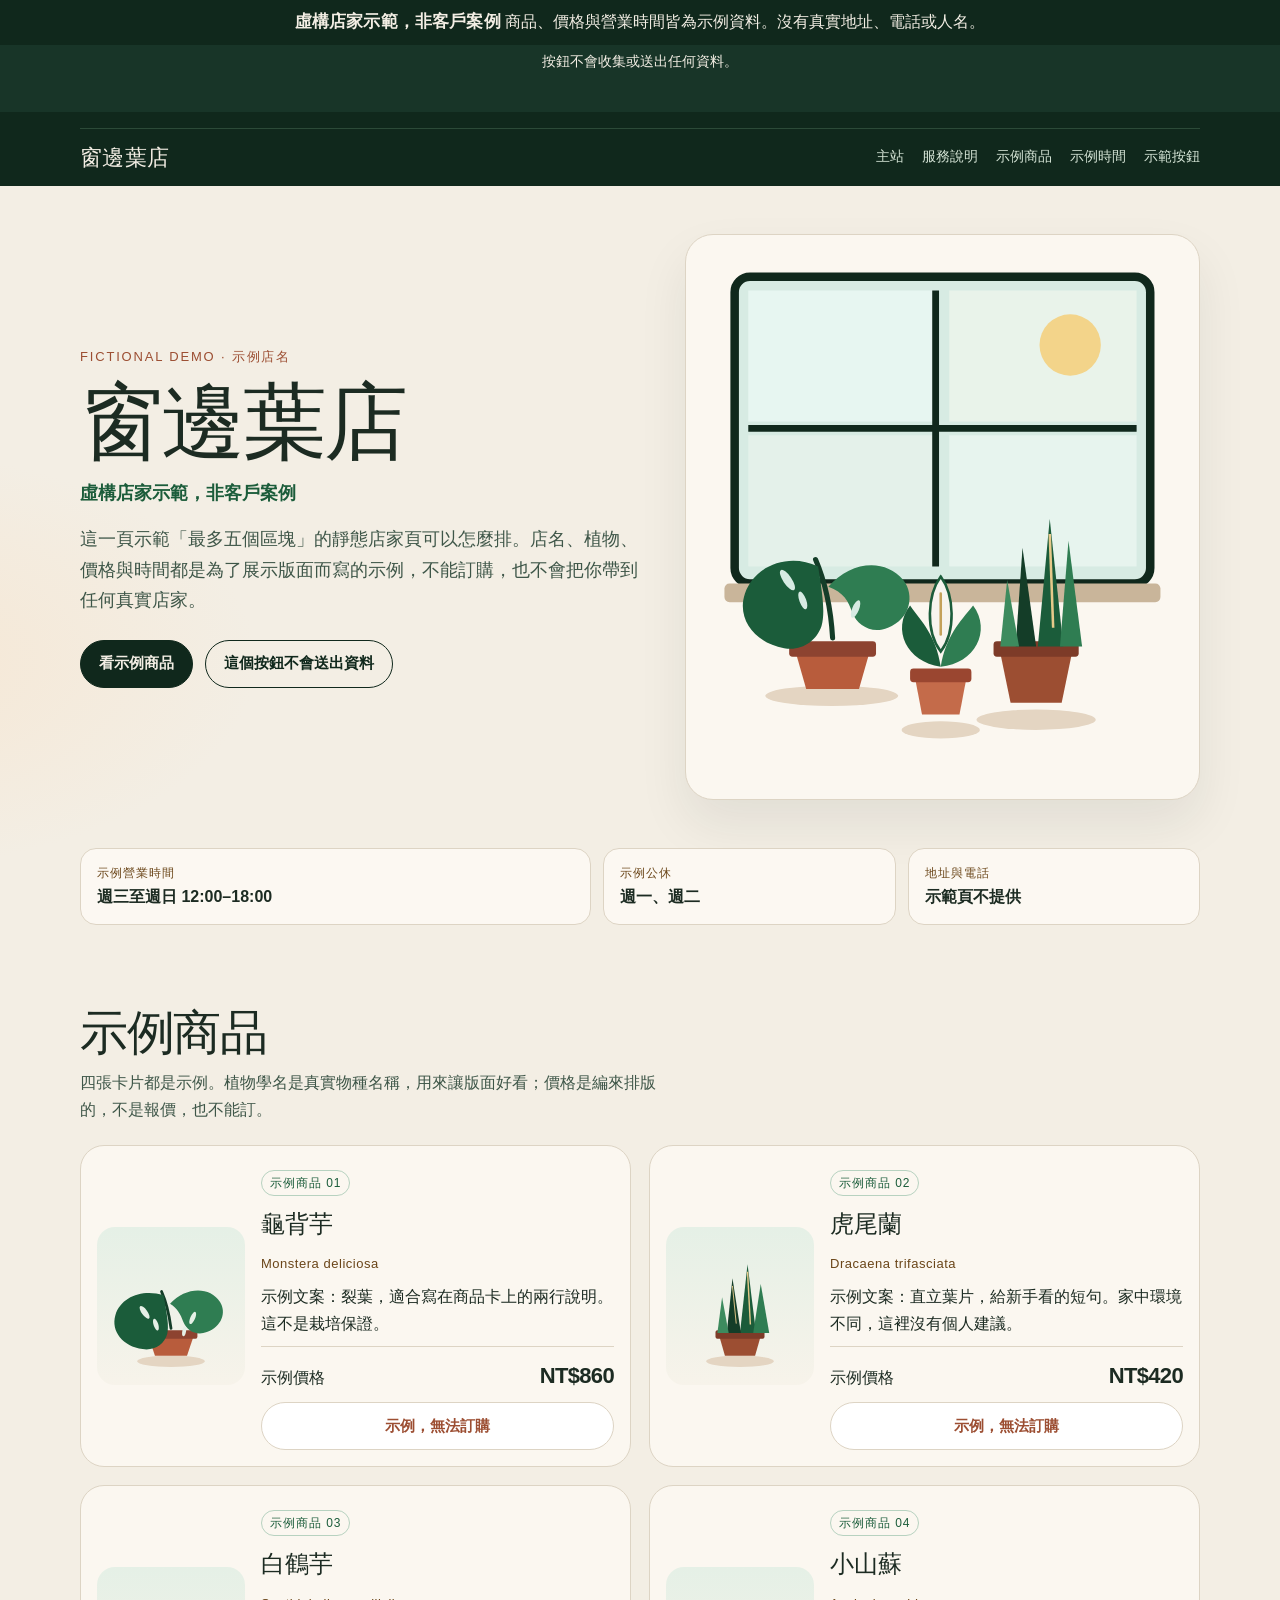
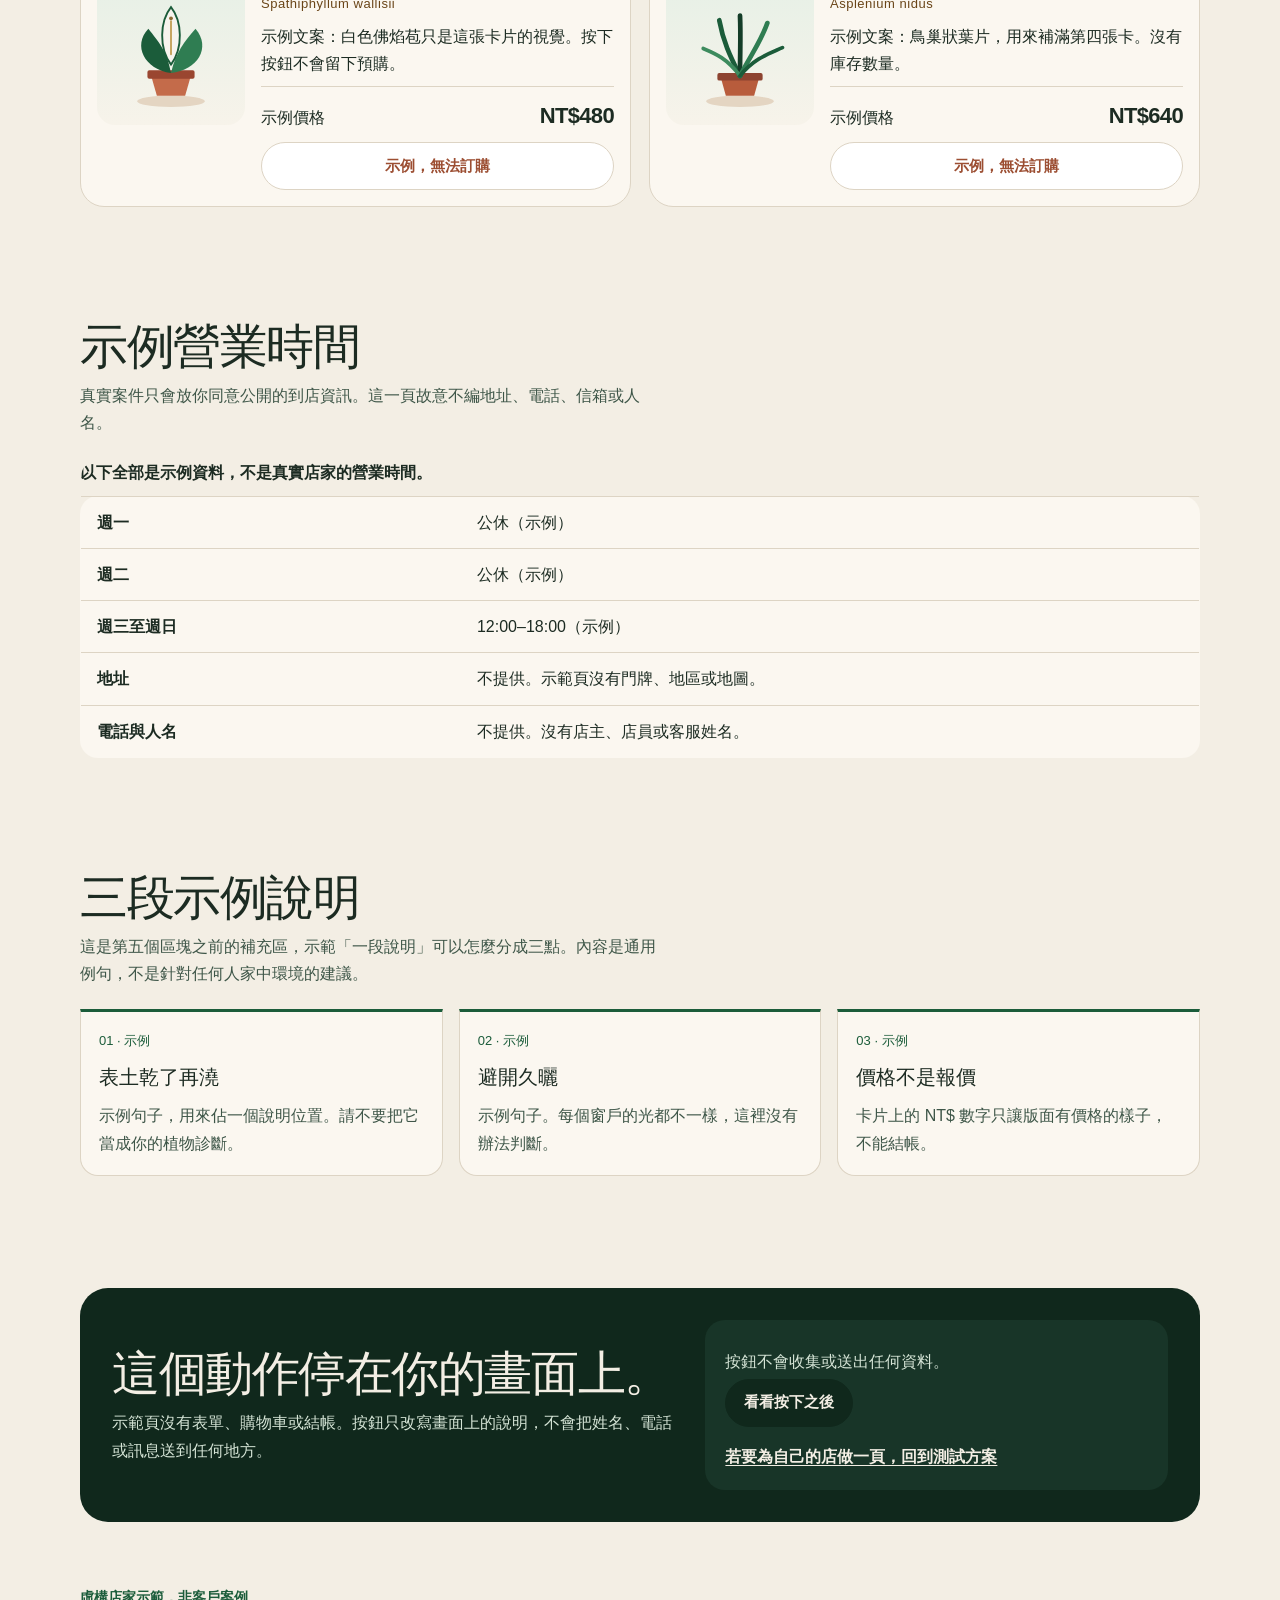
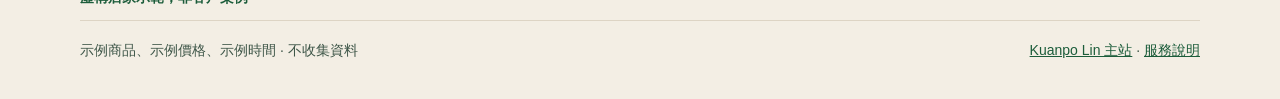
==== demo/plant-shop/index.html @ 54df631a "Add a Traditional Chinese landing-page test offer and plant-shop demo. Keep the current personal sit" ====
<!doctype html>
<html lang="zh-Hant">
<head>
<meta charset="utf-8">
<meta name="viewport" content="width=device-width, initial-scale=1">
<meta name="theme-color" content="#10281c">
<meta name="robots" content="noindex">
<title>窗邊葉店 — 虛構店家示範，非客戶案例</title>
<meta name="description" content="虛構店家示範，非客戶案例。窗邊葉店的商品、價格與營業時間都是示例資料。沒有真實地址、電話或人名。此頁不收集資料、不結帳。">
<meta property="og:title" content="窗邊葉店 — 虛構店家示範，非客戶案例">
<meta property="og:description" content="示例商品、示例價格與示例營業時間。沒有真實地址、電話或人名。此頁不收集資料、不結帳。">
<link rel="icon" href="data:image/svg+xml,%3Csvg xmlns='http://www.w3.org/2000/svg' viewBox='0 0 64 64'%3E%3Crect width='64' height='64' rx='14' fill='%2310281c'/%3E%3Cpath d='M32 50c0-16 8-24 18-28-6 10-6 18-2 28H32z' fill='%23d7e4d4'/%3E%3Cpath d='M32 50c0-16-10-22-20-24 8 8 10 16 8 24h12z' fill='%237dba8a'/%3E%3C/svg%3E">
<style>
:root{
  color-scheme:light;
  --paper:#f3eee4;
  --paper-2:#fbf7f0;
  --ink:#1c2b22;
  --muted:#3e5648;
  --line:#ddd4c4;
  --leaf:#1b5c3a;
  --leaf-2:#2f7d52;
  --deep:#10281c;
  --clay:#9c4e32;
  --gold:#6a4518;
  --mist:#e5f0e6;
  --sans:-apple-system,BlinkMacSystemFont,"Segoe UI","PingFang TC","Microsoft JhengHei",sans-serif;
  --serif:"Iowan Old Style","Palatino Linotype",Palatino,"Songti TC",PMingLiU,serif;
}
*{box-sizing:border-box}
html{scroll-behavior:smooth;scroll-padding-top:196px}
body{margin:0;background:
  radial-gradient(900px 420px at 100% -10%,#e7f2e4 0%,transparent 60%),
  radial-gradient(700px 380px at -10% 20%,#f6e7d4 0%,transparent 55%),
  var(--paper);
  color:var(--ink);font-family:var(--sans);line-height:1.7}
img,svg{max-width:100%;display:block}
a{color:inherit}
:focus-visible{outline:3px solid var(--clay);outline-offset:3px}
.skip{position:absolute;top:-80px;left:16px;background:var(--deep);color:var(--paper);padding:12px 16px;z-index:6}
.skip:focus{top:12px}
.top{position:sticky;top:0;z-index:5;background:var(--deep);color:var(--paper)}
.banner{margin:0;padding:10px 20px;text-align:center;font-size:16px;line-height:1.45}
.banner strong{font-size:17px;letter-spacing:.01em}
.banner span{display:inline}
.status{margin:0;padding:6px 16px 8px;text-align:center;background:#183528;color:#f3eee4;font-size:14px;line-height:1.45}
.bar{display:flex;align-items:center;gap:20px;width:min(1120px,calc(100% - 40px));margin:0 auto;min-height:58px;border-top:1px solid #2c4a38}
.logo{font-family:var(--serif);font-size:22px;text-decoration:none;letter-spacing:.02em}
nav{display:flex;gap:18px;margin-left:auto;flex-wrap:wrap}
nav a{color:#d5e4d6;text-decoration:none;font-size:14px;padding:8px 0}
nav a[aria-current="page"],nav a:hover{color:#fff}
.wrap{width:min(1120px,calc(100% - 48px));margin:auto}
.hero{display:grid;grid-template-columns:minmax(0,1.05fr) minmax(280px,.95fr);gap:36px;align-items:center;padding:48px 0 20px}
.kicker{font-size:13px;letter-spacing:.14em;color:var(--clay);margin:0 0 12px}
h1{font-family:var(--serif);font-size:clamp(48px,7vw,84px);line-height:1.02;font-weight:560;letter-spacing:-.03em;margin:0 0 12px}
.hero-note{margin:0 0 16px;font-size:18px;color:var(--leaf);font-weight:700}
.dek{font-size:18px;color:var(--muted);max-width:38rem;margin:0 0 24px}
.actions{display:flex;gap:12px;flex-wrap:wrap}
.btn{display:inline-flex;align-items:center;justify-content:center;min-height:48px;padding:12px 18px;border-radius:999px;border:1px solid var(--deep);background:var(--deep);color:var(--paper);font:600 15px var(--sans);text-decoration:none;cursor:pointer}
.btn.secondary{background:transparent;color:var(--deep)}
.btn:hover{transform:translateY(-1px)}
.hero-art{background:var(--paper-2);border:1px solid var(--line);border-radius:28px;padding:18px;box-shadow:0 24px 50px #1c2b2214}
.hours-strip{display:grid;grid-template-columns:1.4fr .8fr .8fr;gap:12px;margin:12px 0 8px}
.chip{background:color-mix(in srgb,var(--paper-2) 84%,white);border:1px solid var(--line);border-radius:16px;padding:14px 16px}
.chip span{display:block;font-size:12px;letter-spacing:.08em;color:var(--gold)}
.chip strong{font-weight:700}
section{padding:56px 0;scroll-margin-top:200px}
.section-head{display:flex;justify-content:space-between;gap:24px;align-items:end;margin-bottom:22px}
h2{font-family:var(--serif);font-size:clamp(32px,4vw,48px);line-height:1.15;font-weight:560;margin:0;letter-spacing:-.03em}
.section-head p,.visit p{color:var(--muted);margin:8px 0 0;max-width:36rem}
.grid{display:grid;grid-template-columns:1fr 1fr;gap:18px;list-style:none;margin:0;padding:0}
.plant{display:grid;grid-template-columns:148px 1fr;gap:8px 16px;background:var(--paper-2);border:1px solid var(--line);border-radius:24px;padding:16px;align-items:center}
.plant-art{background:linear-gradient(180deg,var(--mist),#f7f3ea);border-radius:18px;padding:8px}
.plant h3{margin:0;font-size:24px;font-family:var(--serif);font-weight:560}
.latin{margin:0;color:var(--gold);font-size:13px;letter-spacing:.04em}
.plant p{margin:8px 0}
.tag{display:inline-block;font-size:12px;letter-spacing:.08em;color:var(--leaf);border:1px solid #b7d2c0;border-radius:999px;padding:2px 8px}
.price{display:flex;justify-content:space-between;gap:12px;align-items:baseline;border-top:1px solid var(--line);padding-top:10px;margin-top:12px}
.price b{font-size:22px;font-variant-numeric:tabular-nums;letter-spacing:-.03em}
.ghost{width:100%;background:#fff;color:var(--clay);border-color:var(--line)}
.notes{display:grid;grid-template-columns:repeat(3,1fr);gap:16px;list-style:none;margin:0;padding:0}
.notes li{background:var(--paper-2);border-top:3px solid var(--leaf);border-radius:0 0 18px 18px;padding:18px;border-right:1px solid var(--line);border-bottom:1px solid var(--line);border-left:1px solid var(--line)}
.notes .num{font-variant-numeric:tabular-nums;color:var(--leaf);font-size:13px}
.notes h3{margin:8px 0;font-size:20px;font-family:var(--serif);font-weight:560}
.notes p{margin:0;color:var(--muted)}
.visit{display:grid;grid-template-columns:1.1fr .9fr;gap:28px;align-items:center;background:var(--deep);color:var(--paper);border-radius:28px;padding:32px}
.visit h2,.visit p{color:inherit}
.visit p{color:#d5e4d6}
.panel{background:#183528;border-radius:20px;padding:20px}
.panel a{color:#f3eee4;font-weight:700;text-underline-offset:3px}
.panel .after{margin:16px 0 0}
.panel .btn{margin-top:4px}
#demo-result{min-height:4.8em;margin:0 0 16px}
table{width:100%;border-collapse:collapse;background:var(--paper-2);border:1px solid var(--line);border-radius:18px;overflow:hidden}
caption{text-align:left;font-weight:700;padding:0 0 10px;color:var(--ink)}
th,td{text-align:left;padding:12px 16px;border-top:1px solid var(--line)}
th{width:34%;font-weight:600}
footer{padding:8px 0 36px;color:var(--muted);font-size:14px}
.foot{display:flex;justify-content:space-between;gap:12px;flex-wrap:wrap;border-top:1px solid var(--line);padding-top:18px}
.foot a{color:var(--leaf)}
.repeat{margin:0 0 10px;color:var(--leaf);font-weight:700}
@media(max-width:800px){
  .banner span{display:block;font-weight:400;font-size:14px;color:#d5e4d6}
  .bar,.wrap{width:calc(100% - 28px)}
  .bar{align-items:flex-start;flex-direction:column;gap:0;padding-bottom:8px;min-height:0}
  nav{margin:0 0 8px;gap:8px 14px}
  .hero,.hours-strip,.grid,.notes,.visit,.plant{grid-template-columns:1fr}
  .hero{padding-top:28px}
  .section-head{display:block}
  section{padding:40px 0}
  .visit{padding:22px}
  h1{font-size:52px}
}
@media(prefers-reduced-motion:reduce){
  html{scroll-behavior:auto}
  .btn:hover{transform:none}
}
</style>
</head>
<body>
<a class="skip" href="#main">跳至主要內容</a>
<header class="top">
  <p class="banner"><strong>虛構店家示範，非客戶案例</strong> <span>商品、價格與營業時間皆為示例資料。沒有真實地址、電話或人名。</span></p>
  <p id="demo-result" class="status" role="status">按鈕不會收集或送出任何資料。</p>
  <div class="bar">
    <a class="logo" href="#top">窗邊葉店</a>
    <nav aria-label="示範頁導覽">
      <a href="/">主站</a>
      <a href="/services/landing-page/">服務說明</a>
      <a href="#plants">示例商品</a>
      <a href="#hours">示例時間</a>
      <a href="#visit">示範按鈕</a>
    </nav>
  </div>
</header>
<main id="main" class="wrap">
  <div class="hero" id="top">
    <div>
      <p class="kicker">FICTIONAL DEMO · 示例店名</p>
      <h1>窗邊葉店</h1>
      <p class="hero-note">虛構店家示範，非客戶案例</p>
      <p class="dek">這一頁示範「最多五個區塊」的靜態店家頁可以怎麼排。店名、植物、價格與時間都是為了展示版面而寫的示例，不能訂購，也不會把你帶到任何真實店家。</p>
      <div class="actions">
        <a class="btn" href="#plants">看示例商品</a>
        <button class="btn secondary" type="button" data-demo-action="頁首按鈕">這個按鈕不會送出資料</button>
      </div>
    </div>
    <div class="hero-art">
      <svg viewBox="0 0 560 620" role="img" aria-label="窗邊三盆植物的平面插圖，不是店內照片">
        <title>窗邊植物插圖</title>
        <rect x="36" y="28" width="488" height="360" rx="18" fill="#d7ebe3"/>
        <rect x="52" y="44" width="220" height="154" fill="#e7f6f1"/>
        <rect x="288" y="44" width="220" height="154" fill="#e9f3ea"/>
        <rect x="52" y="214" width="220" height="154" fill="#e4f1ea"/>
        <rect x="288" y="214" width="220" height="154" fill="#e7f4ee"/>
        <path d="M272 44v324M52 206h456" stroke="#10281c" stroke-width="8"/>
        <rect x="36" y="28" width="488" height="360" rx="18" fill="none" stroke="#10281c" stroke-width="10"/>
        <circle cx="430" cy="108" r="36" fill="#f3d48a"/>
        <rect x="24" y="388" width="512" height="22" rx="6" fill="#c9b59a"/>
        <ellipse cx="150" cy="520" rx="78" ry="12" fill="#e4d5c2"/>
        <path d="M108 470h86l-12 42H120z" fill="#b85c3c"/>
        <rect x="100" y="456" width="102" height="18" rx="4" fill="#8d4330"/>
        <path d="M151 452c-2-34-8-64-20-92" stroke="#143d28" stroke-width="6" fill="none" stroke-linecap="round"/>
        <path d="M134 368c-34-16-74-2-86 32-10 30 12 58 46 64 20 4 38-8 44-26 4-14 2-34-4-70z" fill="#1b5c3a"/>
        <path d="M146 392c26-30 66-34 88-8 14 18 8 46-18 56-18 8-36-2-42-18-4-12-10-24-28-30z" fill="#2f7d52"/>
        <g fill="#d7ebe3">
          <ellipse cx="98" cy="384" rx="5" ry="14" transform="rotate(-34 98 384)"/>
          <ellipse cx="116" cy="408" rx="4" ry="11" transform="rotate(-20 116 408)"/>
          <ellipse cx="178" cy="418" rx="4" ry="11" transform="rotate(22 178 418)"/>
        </g>
        <ellipse cx="390" cy="548" rx="70" ry="12" fill="#e4d5c2"/>
        <path d="M348 470h84l-12 58h-60z" fill="#9c4e32"/>
        <rect x="340" y="456" width="100" height="18" rx="4" fill="#7d3b28"/>
        <path d="M392 462l14-150 16 150z" fill="#1b5c3a"/>
        <path d="M366 462l8-116 16 116z" fill="#143d28"/>
        <path d="M418 462l10-124 16 124z" fill="#2f7d52"/>
        <path d="M348 462l8-78 14 78z" fill="#3d8b5e"/>
        <path d="M406 330l4 110" stroke="#e6c98a" stroke-width="3"/>
        <ellipse cx="278" cy="560" rx="46" ry="10" fill="#e4d5c2"/>
        <path d="M248 500h60l-8 42h-44z" fill="#c46b4a"/>
        <rect x="242" y="488" width="72" height="16" rx="4" fill="#9a4630"/>
        <path d="M278 486c-40-6-58-44-36-72 14 20 30 34 36 72z" fill="#1b5c3a"/>
        <path d="M278 486c40-4 60-42 38-72-16 20-32 36-38 72z" fill="#2f7d52"/>
        <path d="M278 468c-18-24-16-66 0-88 16 22 18 64 0 88z" fill="#f7f4ee" stroke="#1b5c3a" stroke-width="3"/>
        <path d="M278 448v-48" stroke="#c4a15a" stroke-width="3" stroke-linecap="round"/>
      </svg>
    </div>
  </div>

  <div class="hours-strip" aria-label="示例資訊摘要">
    <p class="chip"><span>示例營業時間</span><strong>週三至週日 12:00–18:00</strong></p>
    <p class="chip"><span>示例公休</span><strong>週一、週二</strong></p>
    <p class="chip"><span>地址與電話</span><strong>示範頁不提供</strong></p>
  </div>

  <section id="plants" aria-labelledby="plants-title">
    <div class="section-head">
      <div>
        <h2 id="plants-title">示例商品</h2>
        <p>四張卡片都是示例。植物學名是真實物種名稱，用來讓版面好看；價格是編來排版的，不是報價，也不能訂。</p>
      </div>
    </div>
    <ul class="grid">
      <li>
        <article class="plant">
          <div class="plant-art" aria-hidden="true">
            <svg viewBox="0 0 280 300">
              <ellipse cx="140" cy="268" rx="72" ry="12" fill="#e4d5c2"/>
              <path d="M92 214h96l-14 42H106z" fill="#b85c3c"/>
              <rect x="84" y="202" width="112" height="18" rx="4" fill="#8d4330"/>
              <path d="M140 198c-4-30-10-56-20-78" stroke="#143d28" stroke-width="6" fill="none" stroke-linecap="round"/>
              <path d="M124 128c-42-14-90 2-102 42-10 34 16 66 58 72 24 4 46-10 52-32 4-16 0-40-8-82z" fill="#1b5c3a"/>
              <path d="M138 146c32-36 84-38 106-4 14 22 4 52-28 64-22 8-42-2-50-22-6-16-12-28-28-38z" fill="#2f7d52"/>
              <g fill="#e5f0e6">
                <ellipse cx="84" cy="164" rx="6" ry="16" transform="rotate(-36 84 164)"/>
                <ellipse cx="108" cy="190" rx="5" ry="13" transform="rotate(-18 108 190)"/>
                <ellipse cx="186" cy="176" rx="5" ry="14" transform="rotate(24 186 176)"/>
                <ellipse cx="168" cy="204" rx="4" ry="11" transform="rotate(10 168 204)"/>
              </g>
            </svg>
          </div>
          <div>
            <p class="tag">示例商品 01</p>
            <h3>龜背芋</h3>
            <p class="latin">Monstera deliciosa</p>
            <p>示例文案：裂葉，適合寫在商品卡上的兩行說明。這不是栽培保證。</p>
            <p class="price"><span>示例價格</span> <b>NT$860</b></p>
            <button class="btn ghost" type="button" data-demo-action="龜背芋">示例，無法訂購</button>
          </div>
        </article>
      </li>
      <li>
        <article class="plant">
          <div class="plant-art" aria-hidden="true">
            <svg viewBox="0 0 280 300">
              <ellipse cx="140" cy="268" rx="72" ry="12" fill="#e4d5c2"/>
              <path d="M96 214h88l-12 42H108z" fill="#9c4e32"/>
              <rect x="88" y="202" width="104" height="18" rx="4" fill="#7d3b28"/>
              <path d="M140 208 L156 62 L174 208 Z" fill="#1b5c3a"/>
              <path d="M112 208 L124 92 L142 208 Z" fill="#143d28"/>
              <path d="M168 208 L184 104 L202 208 Z" fill="#2f7d52"/>
              <path d="M92 208 L102 132 L116 208 Z" fill="#3d8b5e"/>
              <path d="M156 78 L162 190" stroke="#e6c98a" stroke-width="3" fill="none"/>
              <path d="M124 108 L132 188" stroke="#e6c98a" stroke-width="2" fill="none"/>
            </svg>
          </div>
          <div>
            <p class="tag">示例商品 02</p>
            <h3>虎尾蘭</h3>
            <p class="latin">Dracaena trifasciata</p>
            <p>示例文案：直立葉片，給新手看的短句。家中環境不同，這裡沒有個人建議。</p>
            <p class="price"><span>示例價格</span> <b>NT$420</b></p>
            <button class="btn ghost" type="button" data-demo-action="虎尾蘭">示例，無法訂購</button>
          </div>
        </article>
      </li>
      <li>
        <article class="plant">
          <div class="plant-art" aria-hidden="true">
            <svg viewBox="0 0 280 300">
              <ellipse cx="140" cy="268" rx="72" ry="12" fill="#e4d5c2"/>
              <path d="M98 214h84l-12 42h-60z" fill="#c46b4a"/>
              <rect x="90" y="202" width="100" height="18" rx="4" fill="#9a4630"/>
              <path d="M140 208c-56-8-82-58-48-94 22 28 40 48 48 94z" fill="#1b5c3a"/>
              <path d="M140 208c56-6 86-54 52-94-24 28-42 50-52 94z" fill="#2f7d52"/>
              <path d="M140 190c-26-34-24-92 0-122 24 30 26 88 0 122z" fill="#f7f4ee" stroke="#1b5c3a" stroke-width="4"/>
              <path d="M140 168v-70" stroke="#c4a15a" stroke-width="4" stroke-linecap="round"/>
              <circle cx="140" cy="92" r="4" fill="#8d6a32"/>
            </svg>
          </div>
          <div>
            <p class="tag">示例商品 03</p>
            <h3>白鶴芋</h3>
            <p class="latin">Spathiphyllum wallisii</p>
            <p>示例文案：白色佛焰苞只是這張卡片的視覺。按下按鈕不會留下預購。</p>
            <p class="price"><span>示例價格</span> <b>NT$480</b></p>
            <button class="btn ghost" type="button" data-demo-action="白鶴芋">示例，無法訂購</button>
          </div>
        </article>
      </li>
      <li>
        <article class="plant">
          <div class="plant-art" aria-hidden="true">
            <svg viewBox="0 0 280 300">
              <ellipse cx="140" cy="268" rx="72" ry="12" fill="#e4d5c2"/>
              <path d="M100 220h80l-10 36H110z" fill="#b85c3c"/>
              <rect x="92" y="208" width="96" height="16" rx="4" fill="#8d4330"/>
              <g fill="none" stroke-linecap="round">
                <path d="M140 214 C118 170 104 140 96 96" stroke="#1b5c3a" stroke-width="10"/>
                <path d="M140 214 C140 160 142 130 140 86" stroke="#143d28" stroke-width="10"/>
                <path d="M140 214 C164 168 184 142 198 102" stroke="#2f7d52" stroke-width="10"/>
                <path d="M140 214 C112 176 86 166 62 156" stroke="#3d8b5e" stroke-width="8"/>
                <path d="M140 214 C170 176 204 166 230 154" stroke="#1b5c3a" stroke-width="8"/>
              </g>
            </svg>
          </div>
          <div>
            <p class="tag">示例商品 04</p>
            <h3>小山蘇</h3>
            <p class="latin">Asplenium nidus</p>
            <p>示例文案：鳥巢狀葉片，用來補滿第四張卡。沒有庫存數量。</p>
            <p class="price"><span>示例價格</span> <b>NT$640</b></p>
            <button class="btn ghost" type="button" data-demo-action="小山蘇">示例，無法訂購</button>
          </div>
        </article>
      </li>
    </ul>
  </section>

  <section id="hours" aria-labelledby="hours-title">
    <div class="section-head">
      <div>
        <h2 id="hours-title">示例營業時間</h2>
        <p>真實案件只會放你同意公開的到店資訊。這一頁故意不編地址、電話、信箱或人名。</p>
      </div>
    </div>
    <table>
      <caption>以下全部是示例資料，不是真實店家的營業時間。</caption>
      <tbody>
        <tr><th scope="row">週一</th><td>公休（示例）</td></tr>
        <tr><th scope="row">週二</th><td>公休（示例）</td></tr>
        <tr><th scope="row">週三至週日</th><td>12:00–18:00（示例）</td></tr>
        <tr><th scope="row">地址</th><td>不提供。示範頁沒有門牌、地區或地圖。</td></tr>
        <tr><th scope="row">電話與人名</th><td>不提供。沒有店主、店員或客服姓名。</td></tr>
      </tbody>
    </table>
  </section>

  <section id="notes" aria-labelledby="notes-title">
    <div class="section-head">
      <div>
        <h2 id="notes-title">三段示例說明</h2>
        <p>這是第五個區塊之前的補充區，示範「一段說明」可以怎麼分成三點。內容是通用例句，不是針對任何人家中環境的建議。</p>
      </div>
    </div>
    <ol class="notes">
      <li>
        <div class="num">01 · 示例</div>
        <h3>表土乾了再澆</h3>
        <p>示例句子，用來佔一個說明位置。請不要把它當成你的植物診斷。</p>
      </li>
      <li>
        <div class="num">02 · 示例</div>
        <h3>避開久曬</h3>
        <p>示例句子。每個窗戶的光都不一樣，這裡沒有辦法判斷。</p>
      </li>
      <li>
        <div class="num">03 · 示例</div>
        <h3>價格不是報價</h3>
        <p>卡片上的 NT$ 數字只讓版面有價格的樣子，不能結帳。</p>
      </li>
    </ol>
  </section>

  <section id="visit" aria-labelledby="visit-title">
    <div class="visit">
      <div>
        <h2 id="visit-title">這個動作停在你的畫面上。</h2>
        <p>示範頁沒有表單、購物車或結帳。按鈕只改寫畫面上的說明，不會把姓名、電話或訊息送到任何地方。</p>
      </div>
      <div class="panel">
        <p id="demo-result-mirror">按鈕不會收集或送出任何資料。</p>
        <button class="btn" type="button" data-demo-action="頁尾按鈕">看看按下之後</button>
        <p class="after"><a href="/services/landing-page/#contact">若要為自己的店做一頁，回到測試方案</a></p>
      </div>
    </div>
  </section>
</main>
<footer class="wrap">
  <p class="repeat">虛構店家示範，非客戶案例</p>
  <div class="foot">
    <span>示例商品、示例價格、示例時間 · 不收集資料</span>
    <span><a href="/">Kuanpo Lin 主站</a> · <a href="/services/landing-page/">服務說明</a></span>
  </div>
</footer>
<script>
document.querySelectorAll("[data-demo-action]").forEach(function (button) {
  button.addEventListener("click", function () {
    var name = button.getAttribute("data-demo-action");
    var message = (name === "頁首按鈕" || name === "頁尾按鈕")
      ? "這是示範。沒有表單、沒有購物車、沒有結帳，也沒有任何資料被送出。"
      : "「" + name + "」是示例商品，不能訂購。沒有任何資料被送出。";
    document.getElementById("demo-result").textContent = message;
    document.getElementById("demo-result-mirror").textContent = message;
  });
});
</script>
</body>
</html>
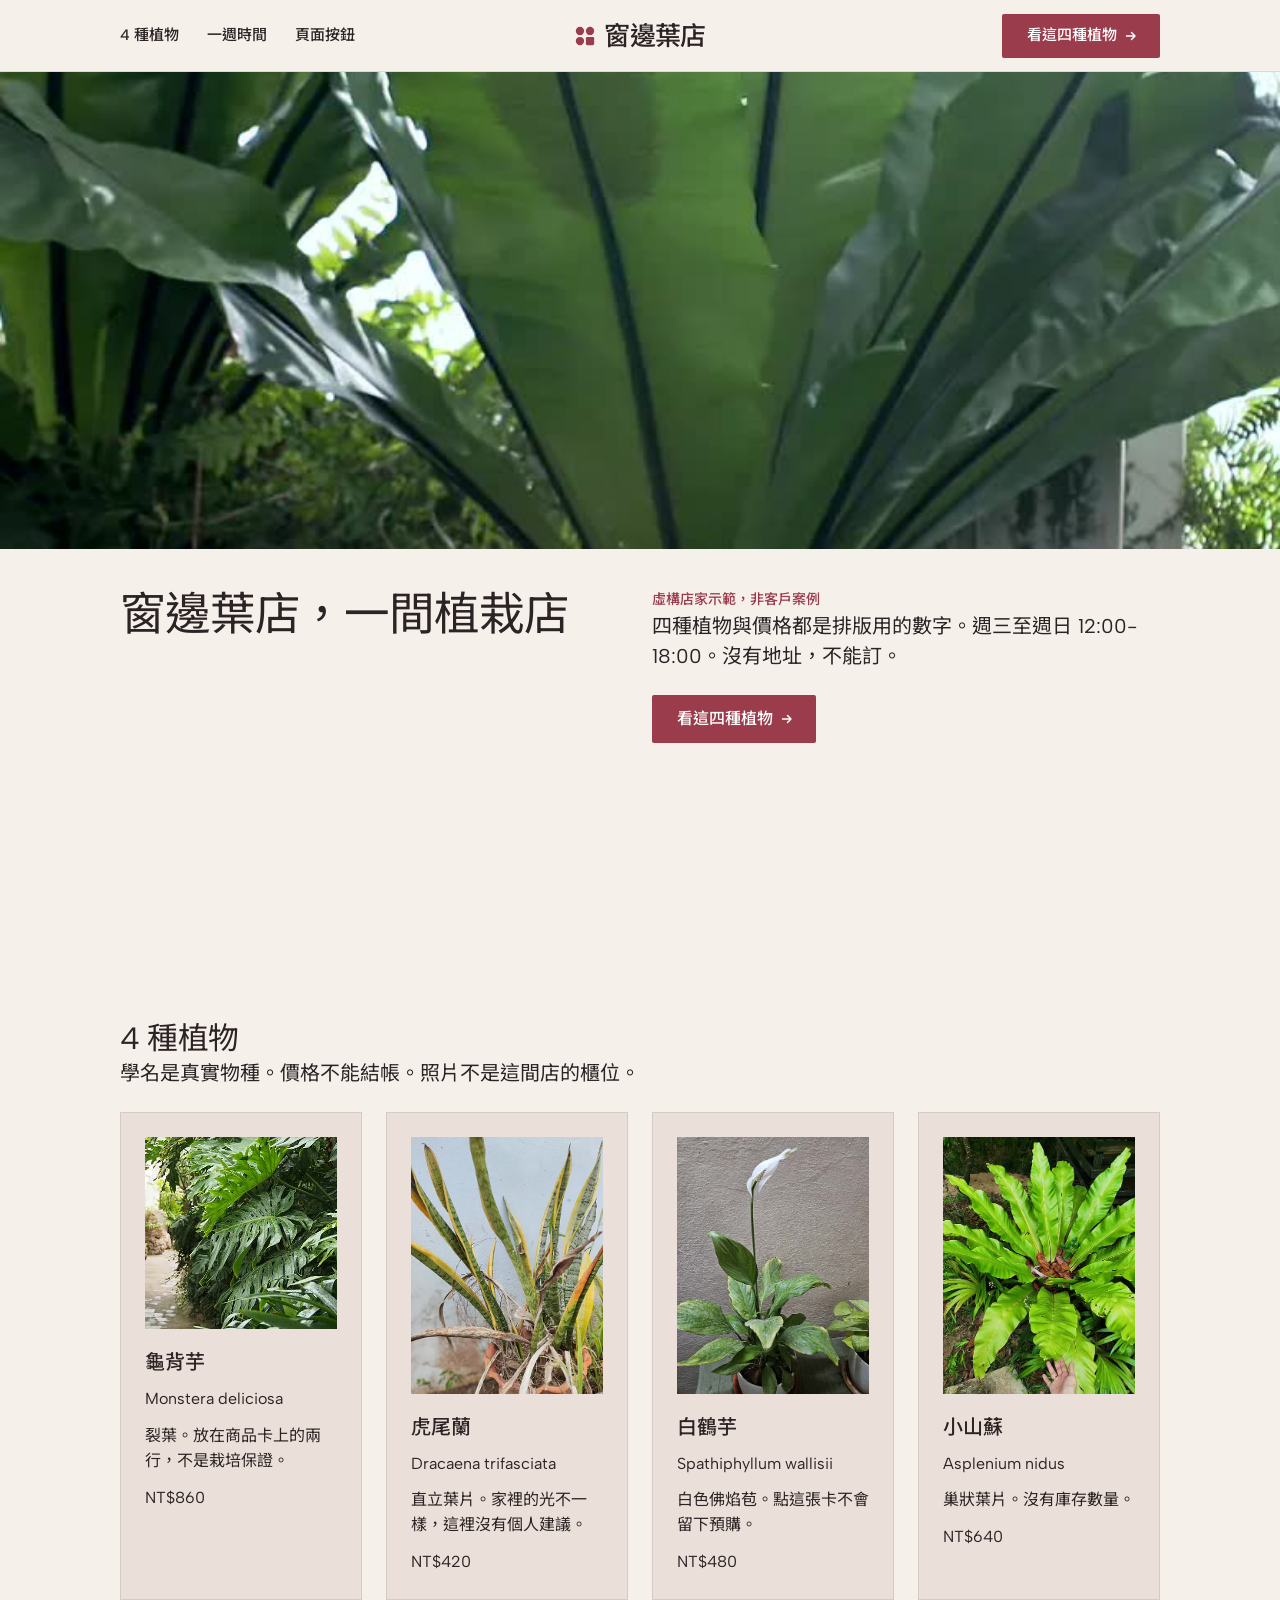
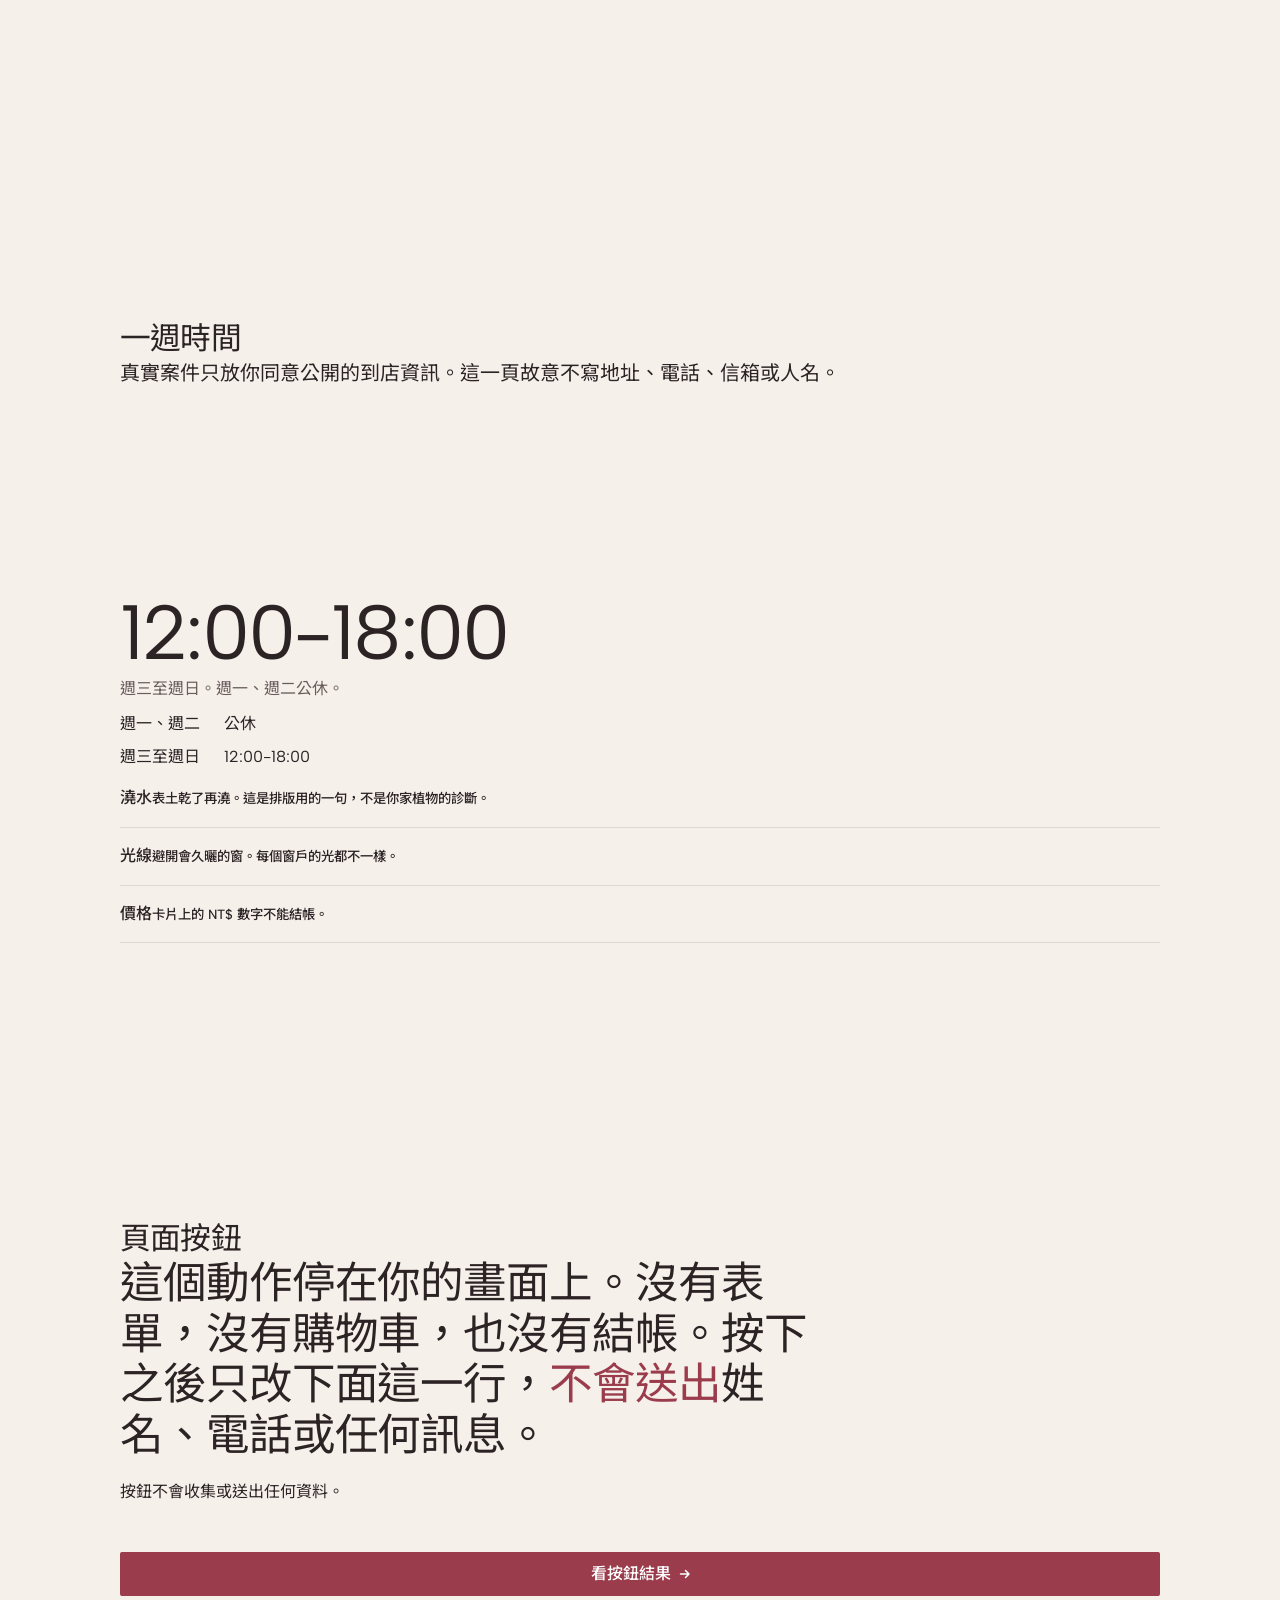
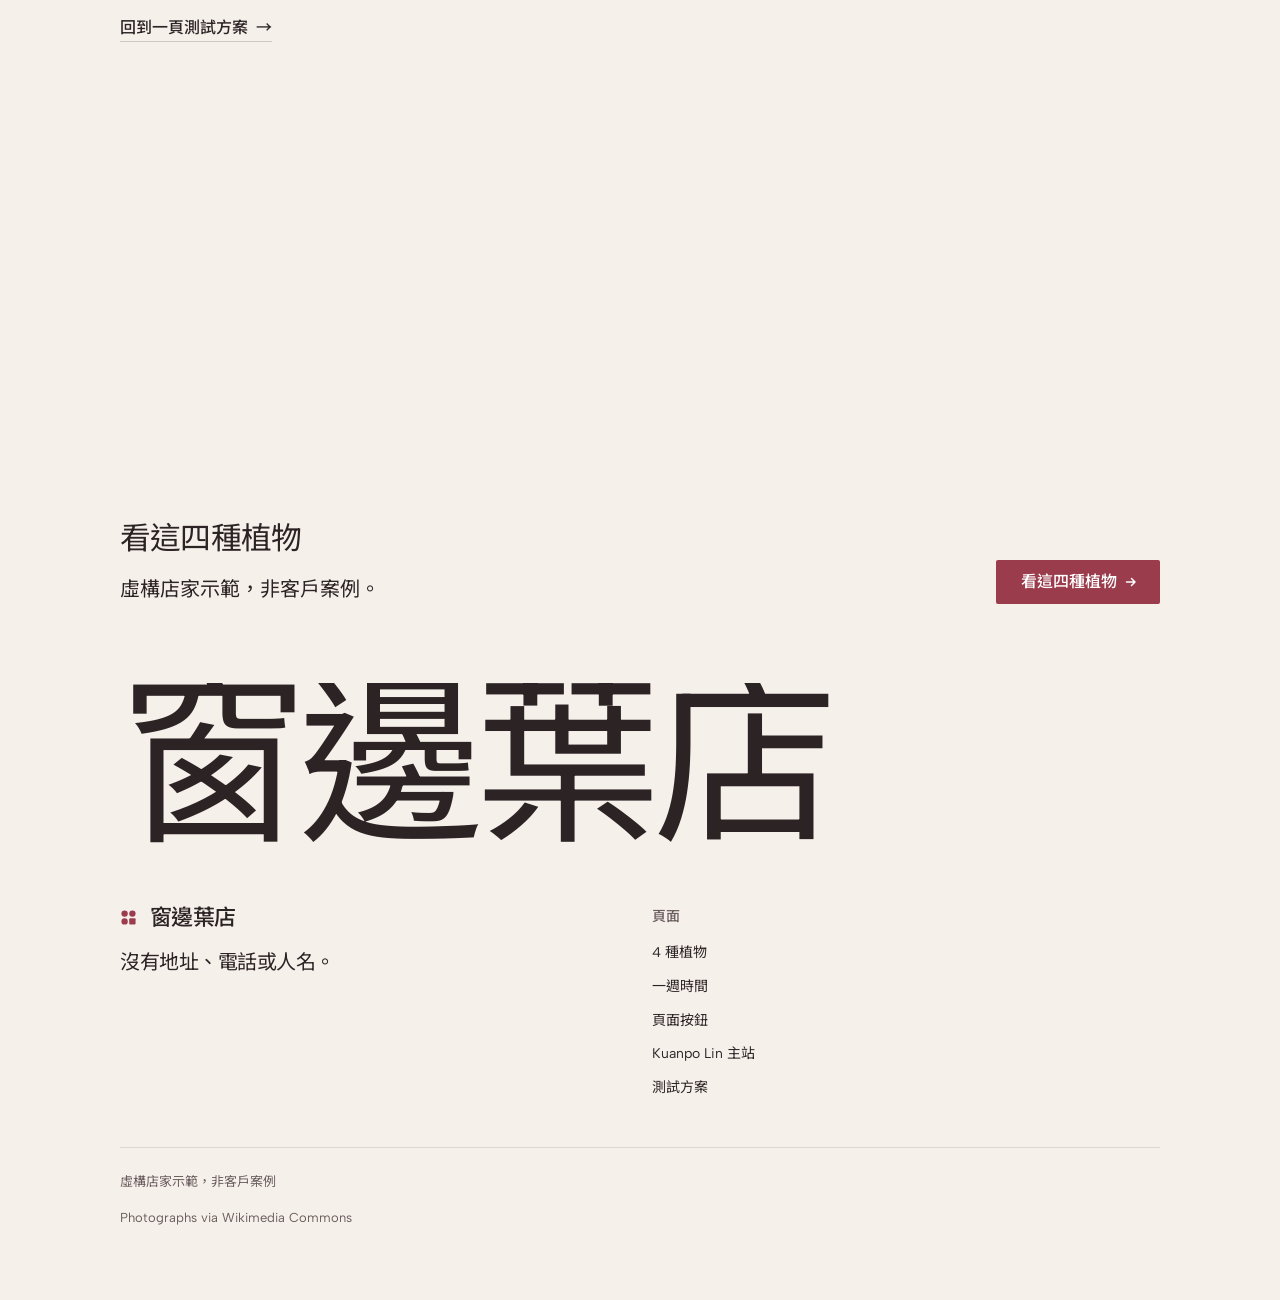
==== commit 4328ada5: "Rewrite the site so it states Kuanpo's real offer. Apply taste-skill's service and place rules: plai" ====
--- a/demo/plant-shop/index.html
+++ b/demo/plant-shop/index.html
@@ -1,389 +1,214 @@
 <!doctype html>
-<html lang="zh-Hant">
+<!-- kind: place. This page is a fictional demo of a five-block shop page, not a customer.
+     palette plaster-rose (warm plaster ground, deep rose). type Albert Sans + Noto Sans TC.
+     hero: place (Recipe 3) on a stand-in fern photograph. nav-split. rhythm: space.
+     buttons: arrow. mark: dots. footer re-dealt to footer-columns because the brief gives no street.
+     type moment: name, so the close is close-word. moment: word-highlight on #try.
+     Offer composition tall-small was re-dealt away: four goods use the shop grid, and there is no shopfront. -->
+<html lang="zh-Hant" data-type="place" data-radius="sharp" data-buttons="arrow" data-motion>
 <head>
 <meta charset="utf-8">
-<meta name="viewport" content="width=device-width, initial-scale=1">
-<meta name="theme-color" content="#10281c">
+<meta name="viewport" content="width=device-width, initial-scale=1, viewport-fit=cover">
 <meta name="robots" content="noindex">
-<title>窗邊葉店 — 虛構店家示範，非客戶案例</title>
-<meta name="description" content="虛構店家示範，非客戶案例。窗邊葉店的商品、價格與營業時間都是示例資料。沒有真實地址、電話或人名。此頁不收集資料、不結帳。">
-<meta property="og:title" content="窗邊葉店 — 虛構店家示範，非客戶案例">
-<meta property="og:description" content="示例商品、示例價格與示例營業時間。沒有真實地址、電話或人名。此頁不收集資料、不結帳。">
-<link rel="icon" href="data:image/svg+xml,%3Csvg xmlns='http://www.w3.org/2000/svg' viewBox='0 0 64 64'%3E%3Crect width='64' height='64' rx='14' fill='%2310281c'/%3E%3Cpath d='M32 50c0-16 8-24 18-28-6 10-6 18-2 28H32z' fill='%23d7e4d4'/%3E%3Cpath d='M32 50c0-16-10-22-20-24 8 8 10 16 8 24h12z' fill='%237dba8a'/%3E%3C/svg%3E">
+<title>窗邊葉店: 植栽店，虛構示範</title>
+<meta name="description" content="虛構店家示範，非客戶案例。窗邊葉店的植物、價格與營業時間都是排版用的資料。沒有地址、電話或人名。此頁不收集資料、不結帳。">
+<meta property="og:type" content="website">
+<meta property="og:title" content="窗邊葉店，虛構店家示範，非客戶案例">
+<meta property="og:description" content="植物、價格與時間都是排版用的資料。沒有地址、電話或人名。不收集資料、不結帳。">
+<meta property="og:url" content="https://www.kuanpolin.com/demo/plant-shop/">
+<meta property="og:image" content="https://www.kuanpolin.com/assets/img/photo-f99587733.jpg">
+<link rel="canonical" href="https://www.kuanpolin.com/demo/plant-shop/">
+<link rel="icon" href="../../assets/favicon.svg" type="image/svg+xml">
+<meta name="theme-color" content="#f6f0eb">
+<meta name="site-kind" content="other">
+<meta name="page-type" content="place">
+<meta name="page-kind" content="place">
+<link rel="preconnect" href="https://fonts.googleapis.com">
+<link rel="preconnect" href="https://fonts.gstatic.com" crossorigin>
+<link href="https://fonts.googleapis.com/css2?family=Albert+Sans:wght@400..600&family=Noto+Sans+TC:wght@400;500&display=swap" rel="stylesheet">
+<link rel="stylesheet" href="../../assets/system.css">
+<link rel="stylesheet" href="../../assets/motion/motion.css">
+<link rel="stylesheet" href="../../assets/layout/layout.css">
 <style>
-:root{
-  color-scheme:light;
-  --paper:#f3eee4;
-  --paper-2:#fbf7f0;
-  --ink:#1c2b22;
-  --muted:#3e5648;
-  --line:#ddd4c4;
-  --leaf:#1b5c3a;
-  --leaf-2:#2f7d52;
-  --deep:#10281c;
-  --clay:#9c4e32;
-  --gold:#6a4518;
-  --mist:#e5f0e6;
-  --sans:-apple-system,BlinkMacSystemFont,"Segoe UI","PingFang TC","Microsoft JhengHei",sans-serif;
-  --serif:"Iowan Old Style","Palatino Linotype",Palatino,"Songti TC",PMingLiU,serif;
+:root {
+  --p-bg: #f6f0eb; --p-surface: #ebe0d9; --p-ink: #2c2325; --p-muted: #6a5d5e;
+  --p-accent: #9a3c4c; --p-accent-ink: #ffffff; --p-action: #9a3c4c; --p-action-ink: #ffffff;
+  --p-inv-bg: #2c2325; --p-inv-surface: #382f31; --p-inv-ink: #f6f0eb; --p-inv-muted: #a39b99;
+  --p-inv-accent: #f6f0eb; --p-inv-accent-ink: #2c2325; --p-inv-action: #f6f0eb; --p-inv-action-ink: #2c2325;
+  --font-display: "Albert Sans", "Noto Sans TC", "PingFang TC", "Microsoft JhengHei", system-ui, sans-serif;
+  --font-text: "Albert Sans", "Noto Sans TC", "PingFang TC", "Microsoft JhengHei", system-ui, sans-serif;
+  --display-weight: 400;
+  --display-tracking: -0.025em;
 }
-*{box-sizing:border-box}
-html{scroll-behavior:smooth;scroll-padding-top:196px}
-body{margin:0;background:
-  radial-gradient(900px 420px at 100% -10%,#e7f2e4 0%,transparent 60%),
-  radial-gradient(700px 380px at -10% 20%,#f6e7d4 0%,transparent 55%),
-  var(--paper);
-  color:var(--ink);font-family:var(--sans);line-height:1.7}
-img,svg{max-width:100%;display:block}
-a{color:inherit}
-:focus-visible{outline:3px solid var(--clay);outline-offset:3px}
-.skip{position:absolute;top:-80px;left:16px;background:var(--deep);color:var(--paper);padding:12px 16px;z-index:6}
-.skip:focus{top:12px}
-.top{position:sticky;top:0;z-index:5;background:var(--deep);color:var(--paper)}
-.banner{margin:0;padding:10px 20px;text-align:center;font-size:16px;line-height:1.45}
-.banner strong{font-size:17px;letter-spacing:.01em}
-.banner span{display:inline}
-.status{margin:0;padding:6px 16px 8px;text-align:center;background:#183528;color:#f3eee4;font-size:14px;line-height:1.45}
-.bar{display:flex;align-items:center;gap:20px;width:min(1120px,calc(100% - 40px));margin:0 auto;min-height:58px;border-top:1px solid #2c4a38}
-.logo{font-family:var(--serif);font-size:22px;text-decoration:none;letter-spacing:.02em}
-nav{display:flex;gap:18px;margin-left:auto;flex-wrap:wrap}
-nav a{color:#d5e4d6;text-decoration:none;font-size:14px;padding:8px 0}
-nav a[aria-current="page"],nav a:hover{color:#fff}
-.wrap{width:min(1120px,calc(100% - 48px));margin:auto}
-.hero{display:grid;grid-template-columns:minmax(0,1.05fr) minmax(280px,.95fr);gap:36px;align-items:center;padding:48px 0 20px}
-.kicker{font-size:13px;letter-spacing:.14em;color:var(--clay);margin:0 0 12px}
-h1{font-family:var(--serif);font-size:clamp(48px,7vw,84px);line-height:1.02;font-weight:560;letter-spacing:-.03em;margin:0 0 12px}
-.hero-note{margin:0 0 16px;font-size:18px;color:var(--leaf);font-weight:700}
-.dek{font-size:18px;color:var(--muted);max-width:38rem;margin:0 0 24px}
-.actions{display:flex;gap:12px;flex-wrap:wrap}
-.btn{display:inline-flex;align-items:center;justify-content:center;min-height:48px;padding:12px 18px;border-radius:999px;border:1px solid var(--deep);background:var(--deep);color:var(--paper);font:600 15px var(--sans);text-decoration:none;cursor:pointer}
-.btn.secondary{background:transparent;color:var(--deep)}
-.btn:hover{transform:translateY(-1px)}
-.hero-art{background:var(--paper-2);border:1px solid var(--line);border-radius:28px;padding:18px;box-shadow:0 24px 50px #1c2b2214}
-.hours-strip{display:grid;grid-template-columns:1.4fr .8fr .8fr;gap:12px;margin:12px 0 8px}
-.chip{background:color-mix(in srgb,var(--paper-2) 84%,white);border:1px solid var(--line);border-radius:16px;padding:14px 16px}
-.chip span{display:block;font-size:12px;letter-spacing:.08em;color:var(--gold)}
-.chip strong{font-weight:700}
-section{padding:56px 0;scroll-margin-top:200px}
-.section-head{display:flex;justify-content:space-between;gap:24px;align-items:end;margin-bottom:22px}
-h2{font-family:var(--serif);font-size:clamp(32px,4vw,48px);line-height:1.15;font-weight:560;margin:0;letter-spacing:-.03em}
-.section-head p,.visit p{color:var(--muted);margin:8px 0 0;max-width:36rem}
-.grid{display:grid;grid-template-columns:1fr 1fr;gap:18px;list-style:none;margin:0;padding:0}
-.plant{display:grid;grid-template-columns:148px 1fr;gap:8px 16px;background:var(--paper-2);border:1px solid var(--line);border-radius:24px;padding:16px;align-items:center}
-.plant-art{background:linear-gradient(180deg,var(--mist),#f7f3ea);border-radius:18px;padding:8px}
-.plant h3{margin:0;font-size:24px;font-family:var(--serif);font-weight:560}
-.latin{margin:0;color:var(--gold);font-size:13px;letter-spacing:.04em}
-.plant p{margin:8px 0}
-.tag{display:inline-block;font-size:12px;letter-spacing:.08em;color:var(--leaf);border:1px solid #b7d2c0;border-radius:999px;padding:2px 8px}
-.price{display:flex;justify-content:space-between;gap:12px;align-items:baseline;border-top:1px solid var(--line);padding-top:10px;margin-top:12px}
-.price b{font-size:22px;font-variant-numeric:tabular-nums;letter-spacing:-.03em}
-.ghost{width:100%;background:#fff;color:var(--clay);border-color:var(--line)}
-.notes{display:grid;grid-template-columns:repeat(3,1fr);gap:16px;list-style:none;margin:0;padding:0}
-.notes li{background:var(--paper-2);border-top:3px solid var(--leaf);border-radius:0 0 18px 18px;padding:18px;border-right:1px solid var(--line);border-bottom:1px solid var(--line);border-left:1px solid var(--line)}
-.notes .num{font-variant-numeric:tabular-nums;color:var(--leaf);font-size:13px}
-.notes h3{margin:8px 0;font-size:20px;font-family:var(--serif);font-weight:560}
-.notes p{margin:0;color:var(--muted)}
-.visit{display:grid;grid-template-columns:1.1fr .9fr;gap:28px;align-items:center;background:var(--deep);color:var(--paper);border-radius:28px;padding:32px}
-.visit h2,.visit p{color:inherit}
-.visit p{color:#d5e4d6}
-.panel{background:#183528;border-radius:20px;padding:20px}
-.panel a{color:#f3eee4;font-weight:700;text-underline-offset:3px}
-.panel .after{margin:16px 0 0}
-.panel .btn{margin-top:4px}
-#demo-result{min-height:4.8em;margin:0 0 16px}
-table{width:100%;border-collapse:collapse;background:var(--paper-2);border:1px solid var(--line);border-radius:18px;overflow:hidden}
-caption{text-align:left;font-weight:700;padding:0 0 10px;color:var(--ink)}
-th,td{text-align:left;padding:12px 16px;border-top:1px solid var(--line)}
-th{width:34%;font-weight:600}
-footer{padding:8px 0 36px;color:var(--muted);font-size:14px}
-.foot{display:flex;justify-content:space-between;gap:12px;flex-wrap:wrap;border-top:1px solid var(--line);padding-top:18px}
-.foot a{color:var(--leaf)}
-.repeat{margin:0 0 10px;color:var(--leaf);font-weight:700}
-@media(max-width:800px){
-  .banner span{display:block;font-weight:400;font-size:14px;color:#d5e4d6}
-  .bar,.wrap{width:calc(100% - 28px)}
-  .bar{align-items:flex-start;flex-direction:column;gap:0;padding-bottom:8px;min-height:0}
-  nav{margin:0 0 8px;gap:8px 14px}
-  .hero,.hours-strip,.grid,.notes,.visit,.plant{grid-template-columns:1fr}
-  .hero{padding-top:28px}
-  .section-head{display:block}
-  section{padding:40px 0}
-  .visit{padding:22px}
-  h1{font-size:52px}
-}
-@media(prefers-reduced-motion:reduce){
-  html{scroll-behavior:auto}
-  .btn:hover{transform:none}
-}
+.hero-notice { margin: 0 0 12px; font-size: 14px; font-weight: 500; color: var(--accent); }
+.goods { list-style: none; margin: 24px 0 0; padding: 0; }
+.goods .card { height: 100%; text-decoration: none; color: inherit; }
+.goods .m-zoom { aspect-ratio: 1; background: var(--surface); }
+.goods img { width: 100%; height: 100%; object-fit: cover; }
+.goods h3 { margin: 12px 0 0; }
+.goods p { margin: 4px 0 0; }
+.latin { color: var(--muted); font-size: 16px; }
+#try .mo-wh__text { font-size: clamp(28px, 3.4vw, 48px); max-width: 16em; }
+#demo-result { min-height: 3.2em; margin: 20px 0; }
+.hour-fig { margin-top: 28px; min-height: 280px; display: grid; align-items: end; }
+.hour-fig p { margin: 0; font-size: clamp(40px, 6vw, 84px); line-height: 0.95; letter-spacing: -0.03em; }
+a, .btn { transition-property: background-color, border-color, text-decoration-color, transform, opacity, background-size; }
+.hour-fig span { display: block; margin-top: 12px; font-size: 16px; color: var(--muted); letter-spacing: 0; }
 </style>
+<script>document.documentElement.classList.add('m-enter');setTimeout(()=>document.documentElement.classList.add('m-enter-done'),700)</script>
+<script>document.documentElement.classList.add('mo-js');setTimeout(()=>document.documentElement.classList.add('mo-safe'),2500)</script>
+<link rel="modulepreload" href="../../assets/moments/moments.js">
+<link rel="modulepreload" href="../../assets/moments/lib.js">
+<link rel="modulepreload" href="../../assets/moments/word-highlight/moment.js">
 </head>
 <body>
-<a class="skip" href="#main">跳至主要內容</a>
-<header class="top">
-  <p class="banner"><strong>虛構店家示範，非客戶案例</strong> <span>商品、價格與營業時間皆為示例資料。沒有真實地址、電話或人名。</span></p>
-  <p id="demo-result" class="status" role="status">按鈕不會收集或送出任何資料。</p>
-  <div class="bar">
-    <a class="logo" href="#top">窗邊葉店</a>
-    <nav aria-label="示範頁導覽">
-      <a href="/">主站</a>
-      <a href="/services/landing-page/">服務說明</a>
-      <a href="#plants">示例商品</a>
-      <a href="#hours">示例時間</a>
-      <a href="#visit">示範按鈕</a>
+<header class="nav nav--split">
+  <div class="wrap nav__bar">
+    <a class="skip-link" href="#top">跳至主要內容</a>
+    <a class="nav__logo" href="#top"><span class="mark" data-mark="dots" aria-hidden="true"></span>窗邊葉店</a>
+    <nav class="nav__links" aria-label="示範頁導覽">
+      <div class="nav__item"><a class="nav__link" href="#plants">4 種植物</a></div>
+      <div class="nav__item"><a class="nav__link" href="#hours">一週時間</a></div>
+      <div class="nav__item"><a class="nav__link" href="#try">頁面按鈕</a></div>
     </nav>
+    <div class="nav__actions">
+      <a class="btn btn--primary" href="#plants">看這四種植物</a>
+    </div>
+    <button class="nav__toggle" type="button" aria-expanded="false" aria-label="選單">
+      <svg width="18" height="18" viewBox="0 0 18 18" aria-hidden="true"><path d="M2 5h14M2 13h14" stroke="currentColor" stroke-width="1.6" stroke-linecap="round"/></svg>
+    </button>
   </div>
 </header>
-<main id="main" class="wrap">
-  <div class="hero" id="top">
-    <div>
-      <p class="kicker">FICTIONAL DEMO · 示例店名</p>
-      <h1>窗邊葉店</h1>
-      <p class="hero-note">虛構店家示範，非客戶案例</p>
-      <p class="dek">這一頁示範「最多五個區塊」的靜態店家頁可以怎麼排。店名、植物、價格與時間都是為了展示版面而寫的示例，不能訂購，也不會把你帶到任何真實店家。</p>
-      <div class="actions">
-        <a class="btn" href="#plants">看示例商品</a>
-        <button class="btn secondary" type="button" data-demo-action="頁首按鈕">這個按鈕不會送出資料</button>
-      </div>
-    </div>
-    <div class="hero-art">
-      <svg viewBox="0 0 560 620" role="img" aria-label="窗邊三盆植物的平面插圖，不是店內照片">
-        <title>窗邊植物插圖</title>
-        <rect x="36" y="28" width="488" height="360" rx="18" fill="#d7ebe3"/>
-        <rect x="52" y="44" width="220" height="154" fill="#e7f6f1"/>
-        <rect x="288" y="44" width="220" height="154" fill="#e9f3ea"/>
-        <rect x="52" y="214" width="220" height="154" fill="#e4f1ea"/>
-        <rect x="288" y="214" width="220" height="154" fill="#e7f4ee"/>
-        <path d="M272 44v324M52 206h456" stroke="#10281c" stroke-width="8"/>
-        <rect x="36" y="28" width="488" height="360" rx="18" fill="none" stroke="#10281c" stroke-width="10"/>
-        <circle cx="430" cy="108" r="36" fill="#f3d48a"/>
-        <rect x="24" y="388" width="512" height="22" rx="6" fill="#c9b59a"/>
-        <ellipse cx="150" cy="520" rx="78" ry="12" fill="#e4d5c2"/>
-        <path d="M108 470h86l-12 42H120z" fill="#b85c3c"/>
-        <rect x="100" y="456" width="102" height="18" rx="4" fill="#8d4330"/>
-        <path d="M151 452c-2-34-8-64-20-92" stroke="#143d28" stroke-width="6" fill="none" stroke-linecap="round"/>
-        <path d="M134 368c-34-16-74-2-86 32-10 30 12 58 46 64 20 4 38-8 44-26 4-14 2-34-4-70z" fill="#1b5c3a"/>
-        <path d="M146 392c26-30 66-34 88-8 14 18 8 46-18 56-18 8-36-2-42-18-4-12-10-24-28-30z" fill="#2f7d52"/>
-        <g fill="#d7ebe3">
-          <ellipse cx="98" cy="384" rx="5" ry="14" transform="rotate(-34 98 384)"/>
-          <ellipse cx="116" cy="408" rx="4" ry="11" transform="rotate(-20 116 408)"/>
-          <ellipse cx="178" cy="418" rx="4" ry="11" transform="rotate(22 178 418)"/>
-        </g>
-        <ellipse cx="390" cy="548" rx="70" ry="12" fill="#e4d5c2"/>
-        <path d="M348 470h84l-12 58h-60z" fill="#9c4e32"/>
-        <rect x="340" y="456" width="100" height="18" rx="4" fill="#7d3b28"/>
-        <path d="M392 462l14-150 16 150z" fill="#1b5c3a"/>
-        <path d="M366 462l8-116 16 116z" fill="#143d28"/>
-        <path d="M418 462l10-124 16 124z" fill="#2f7d52"/>
-        <path d="M348 462l8-78 14 78z" fill="#3d8b5e"/>
-        <path d="M406 330l4 110" stroke="#e6c98a" stroke-width="3"/>
-        <ellipse cx="278" cy="560" rx="46" ry="10" fill="#e4d5c2"/>
-        <path d="M248 500h60l-8 42h-44z" fill="#c46b4a"/>
-        <rect x="242" y="488" width="72" height="16" rx="4" fill="#9a4630"/>
-        <path d="M278 486c-40-6-58-44-36-72 14 20 30 34 36 72z" fill="#1b5c3a"/>
-        <path d="M278 486c40-4 60-42 38-72-16 20-32 36-38 72z" fill="#2f7d52"/>
-        <path d="M278 468c-18-24-16-66 0-88 16 22 18 64 0 88z" fill="#f7f4ee" stroke="#1b5c3a" stroke-width="3"/>
-        <path d="M278 448v-48" stroke="#c4a15a" stroke-width="3" stroke-linecap="round"/>
-      </svg>
-    </div>
-  </div>
+<main id="top">
+  <section class="hero hero--place" data-enter aria-labelledby="hero-h">
+    <picture class="hero__bg" data-phone-fill>
+      <source media="(max-width: 639px)" srcset="../../assets/img/photo-f99587733-780x975.jpg" sizes="100vw">
+      <img src="../../assets/img/photo-f99587733.jpg" srcset="../../assets/img/photo-f99587733-500.jpg 500w, ../../assets/img/photo-f99587733-960.jpg 960w, ../../assets/img/photo-f99587733-1280.jpg 1280w, ../../assets/img/photo-f99587733.jpg 1920w" sizes="100vw" width="1920" height="1280" alt="室內一株鳥巢蕨，寬葉向四面展開" style="--ly-pos: 50% 45%" fetchpriority="high" decoding="async" data-source="stand-in" data-subject="fern">
+    </picture>
+    <div class="wrap"><div class="hero-text">
+      <div class="hero__text">
+        <p class="hero-notice">虛構店家示範，非客戶案例</p>
+        <h1 id="hero-h">窗邊葉店，一間植栽店</h1>
+        <p class="hero__lead">四種植物與價格都是排版用的數字。週三至週日 12:00-18:00。沒有地址，不能訂。</p>
+        <div class="btn-row"><a class="btn btn--primary" href="#plants">看這四種植物</a></div>
+      </div>
+    </div></div>
+  </section>
 
-  <div class="hours-strip" aria-label="示例資訊摘要">
-    <p class="chip"><span>示例營業時間</span><strong>週三至週日 12:00–18:00</strong></p>
-    <p class="chip"><span>示例公休</span><strong>週一、週二</strong></p>
-    <p class="chip"><span>地址與電話</span><strong>示範頁不提供</strong></p>
-  </div>
-
-  <section id="plants" aria-labelledby="plants-title">
-    <div class="section-head">
-      <div>
-        <h2 id="plants-title">示例商品</h2>
-        <p>四張卡片都是示例。植物學名是真實物種名稱，用來讓版面好看；價格是編來排版的，不是報價，也不能訂。</p>
-      </div>
-    </div>
-    <ul class="grid">
-      <li>
-        <article class="plant">
-          <div class="plant-art" aria-hidden="true">
-            <svg viewBox="0 0 280 300">
-              <ellipse cx="140" cy="268" rx="72" ry="12" fill="#e4d5c2"/>
-              <path d="M92 214h96l-14 42H106z" fill="#b85c3c"/>
-              <rect x="84" y="202" width="112" height="18" rx="4" fill="#8d4330"/>
-              <path d="M140 198c-4-30-10-56-20-78" stroke="#143d28" stroke-width="6" fill="none" stroke-linecap="round"/>
-              <path d="M124 128c-42-14-90 2-102 42-10 34 16 66 58 72 24 4 46-10 52-32 4-16 0-40-8-82z" fill="#1b5c3a"/>
-              <path d="M138 146c32-36 84-38 106-4 14 22 4 52-28 64-22 8-42-2-50-22-6-16-12-28-28-38z" fill="#2f7d52"/>
-              <g fill="#e5f0e6">
-                <ellipse cx="84" cy="164" rx="6" ry="16" transform="rotate(-36 84 164)"/>
-                <ellipse cx="108" cy="190" rx="5" ry="13" transform="rotate(-18 108 190)"/>
-                <ellipse cx="186" cy="176" rx="5" ry="14" transform="rotate(24 186 176)"/>
-                <ellipse cx="168" cy="204" rx="4" ry="11" transform="rotate(10 168 204)"/>
-              </g>
-            </svg>
-          </div>
-          <div>
-            <p class="tag">示例商品 01</p>
+  <section class="section" id="plants" style="--h: 1" aria-labelledby="plants-h">
+    <div class="wrap">
+      <h2 id="plants-h">4 種植物</h2>
+      <p class="t-lead">學名是真實物種。價格不能結帳。照片不是這間店的櫃位。</p>
+      <ul class="grid goods">
+        <li class="span-3">
+          <a class="card" href="#try">
+            <span class="m-zoom"><img src="../../assets/img/photo-f145504410.jpg" srcset="../../assets/img/photo-f145504410-500.jpg 500w, ../../assets/img/photo-f145504410-960.jpg 960w, ../../assets/img/photo-f145504410.jpg 1280w" sizes="(max-width: 700px) 92vw, 320px" width="1280" height="962" alt="一片裂開的龜背芋葉，綠色，背景偏淡" loading="lazy" decoding="async" data-source="stand-in" data-subject="monstera"></span>
             <h3>龜背芋</h3>
             <p class="latin">Monstera deliciosa</p>
-            <p>示例文案：裂葉，適合寫在商品卡上的兩行說明。這不是栽培保證。</p>
-            <p class="price"><span>示例價格</span> <b>NT$860</b></p>
-            <button class="btn ghost" type="button" data-demo-action="龜背芋">示例，無法訂購</button>
-          </div>
-        </article>
-      </li>
-      <li>
-        <article class="plant">
-          <div class="plant-art" aria-hidden="true">
-            <svg viewBox="0 0 280 300">
-              <ellipse cx="140" cy="268" rx="72" ry="12" fill="#e4d5c2"/>
-              <path d="M96 214h88l-12 42H108z" fill="#9c4e32"/>
-              <rect x="88" y="202" width="104" height="18" rx="4" fill="#7d3b28"/>
-              <path d="M140 208 L156 62 L174 208 Z" fill="#1b5c3a"/>
-              <path d="M112 208 L124 92 L142 208 Z" fill="#143d28"/>
-              <path d="M168 208 L184 104 L202 208 Z" fill="#2f7d52"/>
-              <path d="M92 208 L102 132 L116 208 Z" fill="#3d8b5e"/>
-              <path d="M156 78 L162 190" stroke="#e6c98a" stroke-width="3" fill="none"/>
-              <path d="M124 108 L132 188" stroke="#e6c98a" stroke-width="2" fill="none"/>
-            </svg>
-          </div>
-          <div>
-            <p class="tag">示例商品 02</p>
+            <p>裂葉。放在商品卡上的兩行，不是栽培保證。</p>
+            <p data-assumed>NT$860</p>
+          </a>
+        </li>
+        <li class="span-3">
+          <a class="card" href="#try">
+            <span class="m-zoom"><img src="../../assets/img/photo-f153685442-960.jpg" srcset="../../assets/img/photo-f153685442-500.jpg 500w, ../../assets/img/photo-f153685442-960.jpg 960w" sizes="(max-width: 700px) 92vw, 320px" width="960" height="1280" alt="一盆虎尾蘭，葉片直立，帶有橫紋" loading="lazy" decoding="async" data-source="stand-in" data-subject="snake-plant"></span>
             <h3>虎尾蘭</h3>
             <p class="latin">Dracaena trifasciata</p>
-            <p>示例文案：直立葉片，給新手看的短句。家中環境不同，這裡沒有個人建議。</p>
-            <p class="price"><span>示例價格</span> <b>NT$420</b></p>
-            <button class="btn ghost" type="button" data-demo-action="虎尾蘭">示例，無法訂購</button>
-          </div>
-        </article>
-      </li>
-      <li>
-        <article class="plant">
-          <div class="plant-art" aria-hidden="true">
-            <svg viewBox="0 0 280 300">
-              <ellipse cx="140" cy="268" rx="72" ry="12" fill="#e4d5c2"/>
-              <path d="M98 214h84l-12 42h-60z" fill="#c46b4a"/>
-              <rect x="90" y="202" width="100" height="18" rx="4" fill="#9a4630"/>
-              <path d="M140 208c-56-8-82-58-48-94 22 28 40 48 48 94z" fill="#1b5c3a"/>
-              <path d="M140 208c56-6 86-54 52-94-24 28-42 50-52 94z" fill="#2f7d52"/>
-              <path d="M140 190c-26-34-24-92 0-122 24 30 26 88 0 122z" fill="#f7f4ee" stroke="#1b5c3a" stroke-width="4"/>
-              <path d="M140 168v-70" stroke="#c4a15a" stroke-width="4" stroke-linecap="round"/>
-              <circle cx="140" cy="92" r="4" fill="#8d6a32"/>
-            </svg>
-          </div>
-          <div>
-            <p class="tag">示例商品 03</p>
+            <p>直立葉片。家裡的光不一樣，這裡沒有個人建議。</p>
+            <p data-assumed>NT$420</p>
+          </a>
+        </li>
+        <li class="span-3">
+          <a class="card" href="#try">
+            <span class="m-zoom"><img src="../../assets/img/photo-f166819165-1200.jpg" srcset="../../assets/img/photo-f166819165-500.jpg 500w, ../../assets/img/photo-f166819165-1200.jpg 1200w" sizes="(max-width: 700px) 92vw, 320px" width="1200" height="1600" alt="一朵白鶴芋的白色佛焰苞與綠葉" loading="lazy" decoding="async" data-source="stand-in" data-subject="peace-lily"></span>
             <h3>白鶴芋</h3>
             <p class="latin">Spathiphyllum wallisii</p>
-            <p>示例文案：白色佛焰苞只是這張卡片的視覺。按下按鈕不會留下預購。</p>
-            <p class="price"><span>示例價格</span> <b>NT$480</b></p>
-            <button class="btn ghost" type="button" data-demo-action="白鶴芋">示例，無法訂購</button>
-          </div>
-        </article>
-      </li>
-      <li>
-        <article class="plant">
-          <div class="plant-art" aria-hidden="true">
-            <svg viewBox="0 0 280 300">
-              <ellipse cx="140" cy="268" rx="72" ry="12" fill="#e4d5c2"/>
-              <path d="M100 220h80l-10 36H110z" fill="#b85c3c"/>
-              <rect x="92" y="208" width="96" height="16" rx="4" fill="#8d4330"/>
-              <g fill="none" stroke-linecap="round">
-                <path d="M140 214 C118 170 104 140 96 96" stroke="#1b5c3a" stroke-width="10"/>
-                <path d="M140 214 C140 160 142 130 140 86" stroke="#143d28" stroke-width="10"/>
-                <path d="M140 214 C164 168 184 142 198 102" stroke="#2f7d52" stroke-width="10"/>
-                <path d="M140 214 C112 176 86 166 62 156" stroke="#3d8b5e" stroke-width="8"/>
-                <path d="M140 214 C170 176 204 166 230 154" stroke="#1b5c3a" stroke-width="8"/>
-              </g>
-            </svg>
-          </div>
-          <div>
-            <p class="tag">示例商品 04</p>
+            <p>白色佛焰苞。點這張卡不會留下預購。</p>
+            <p data-assumed>NT$480</p>
+          </a>
+        </li>
+        <li class="span-3">
+          <a class="card" href="#try">
+            <span class="m-zoom"><img src="../../assets/img/photo-f92765373-1200.jpg" srcset="../../assets/img/photo-f92765373-500.jpg 500w, ../../assets/img/photo-f92765373-1200.jpg 1200w" sizes="(max-width: 700px) 92vw, 320px" width="1200" height="1600" alt="一株鳥巢蕨，葉片從中心向外長成巢狀" loading="lazy" decoding="async" data-source="stand-in" data-subject="birds-nest-fern"></span>
             <h3>小山蘇</h3>
             <p class="latin">Asplenium nidus</p>
-            <p>示例文案：鳥巢狀葉片，用來補滿第四張卡。沒有庫存數量。</p>
-            <p class="price"><span>示例價格</span> <b>NT$640</b></p>
-            <button class="btn ghost" type="button" data-demo-action="小山蘇">示例，無法訂購</button>
-          </div>
-        </article>
-      </li>
-    </ul>
+            <p>巢狀葉片。沒有庫存數量。</p>
+            <p data-assumed>NT$640</p>
+          </a>
+        </li>
+      </ul>
+    </div>
   </section>
 
-  <section id="hours" aria-labelledby="hours-title">
-    <div class="section-head">
-      <div>
-        <h2 id="hours-title">示例營業時間</h2>
-        <p>真實案件只會放你同意公開的到店資訊。這一頁故意不編地址、電話、信箱或人名。</p>
-      </div>
-    </div>
-    <table>
-      <caption>以下全部是示例資料，不是真實店家的營業時間。</caption>
-      <tbody>
-        <tr><th scope="row">週一</th><td>公休（示例）</td></tr>
-        <tr><th scope="row">週二</th><td>公休（示例）</td></tr>
-        <tr><th scope="row">週三至週日</th><td>12:00–18:00（示例）</td></tr>
-        <tr><th scope="row">地址</th><td>不提供。示範頁沒有門牌、地區或地圖。</td></tr>
-        <tr><th scope="row">電話與人名</th><td>不提供。沒有店主、店員或客服姓名。</td></tr>
-      </tbody>
-    </table>
+  <section class="section" id="hours" style="--h: 1" aria-labelledby="hours-h">
+    <div class="wrap">
+      <h2 id="hours-h">一週時間</h2>
+      <p class="t-lead">真實案件只放你同意公開的到店資訊。這一頁故意不寫地址、電話、信箱或人名。</p>
+      <div class="hour-fig" role="img" aria-label="週三至週日 12:00-18:00，週一與週二公休">
+        <p>12:00-18:00<span>週三至週日。週一、週二公休。</span></p>
+      </div>
+      <dl class="hours" data-assumed>
+        <dt>週一、週二</dt><dd>公休</dd>
+        <dt>週三至週日</dt><dd>12:00-18:00</dd>
+      </dl>
+      <ul class="rows">
+        <li><span class="rows__name">澆水<small>表土乾了再澆。這是排版用的一句，不是你家植物的診斷。</small></span></li>
+        <li><span class="rows__name">光線<small>避開會久曬的窗。每個窗戶的光都不一樣。</small></span></li>
+        <li><span class="rows__name">價格<small>卡片上的 NT$ 數字不能結帳。</small></span></li>
+      </ul>
+    </div>
   </section>
 
-  <section id="notes" aria-labelledby="notes-title">
-    <div class="section-head">
-      <div>
-        <h2 id="notes-title">三段示例說明</h2>
-        <p>這是第五個區塊之前的補充區，示範「一段說明」可以怎麼分成三點。內容是通用例句，不是針對任何人家中環境的建議。</p>
-      </div>
-    </div>
-    <ol class="notes">
-      <li>
-        <div class="num">01 · 示例</div>
-        <h3>表土乾了再澆</h3>
-        <p>示例句子，用來佔一個說明位置。請不要把它當成你的植物診斷。</p>
-      </li>
-      <li>
-        <div class="num">02 · 示例</div>
-        <h3>避開久曬</h3>
-        <p>示例句子。每個窗戶的光都不一樣，這裡沒有辦法判斷。</p>
-      </li>
-      <li>
-        <div class="num">03 · 示例</div>
-        <h3>價格不是報價</h3>
-        <p>卡片上的 NT$ 數字只讓版面有價格的樣子，不能結帳。</p>
-      </li>
-    </ol>
-  </section>
-
-  <section id="visit" aria-labelledby="visit-title">
-    <div class="visit">
-      <div>
-        <h2 id="visit-title">這個動作停在你的畫面上。</h2>
-        <p>示範頁沒有表單、購物車或結帳。按鈕只改寫畫面上的說明，不會把姓名、電話或訊息送到任何地方。</p>
-      </div>
-      <div class="panel">
-        <p id="demo-result-mirror">按鈕不會收集或送出任何資料。</p>
-        <button class="btn" type="button" data-demo-action="頁尾按鈕">看看按下之後</button>
-        <p class="after"><a href="/services/landing-page/#contact">若要為自己的店做一頁，回到測試方案</a></p>
-      </div>
+  <section class="section" id="try" style="--h: 1" data-moment="word-highlight" aria-labelledby="try-h">
+    <div class="wrap">
+      <h2 id="try-h">頁面按鈕</h2>
+      <p class="mo-wh__text">這個動作停在你的畫面上。沒有表單，沒有購物車，也沒有結帳。按下之後只改下面這一行，<strong>不會送出</strong>姓名、電話或任何訊息。</p>
+      <p id="demo-result" role="status">按鈕不會收集或送出任何資料。</p>
+      <button class="btn btn--primary" type="button" id="demo-button">看按鈕結果</button>
+      <p style="margin-top: 20px"><a class="link" href="/services/landing-page/#contact">回到一頁測試方案</a></p>
     </div>
   </section>
 </main>
-<footer class="wrap">
-  <p class="repeat">虛構店家示範，非客戶案例</p>
-  <div class="foot">
-    <span>示例商品、示例價格、示例時間 · 不收集資料</span>
-    <span><a href="/">Kuanpo Lin 主站</a> · <a href="/services/landing-page/">服務說明</a></span>
+<footer class="footer closing" id="contact" aria-labelledby="close-h">
+  <div class="wrap">
+    <div class="closing__cta close--word">
+      <div class="section-head--split">
+        <div>
+          <h2 id="close-h">看這四種植物</h2>
+          <p class="t-lead">虛構店家示範，非客戶案例。</p>
+        </div>
+        <a class="btn btn--primary" href="#plants">看這四種植物</a>
+      </div>
+      <p class="close__word" aria-hidden="true">窗邊葉店</p>
+    </div>
+    <div class="closing__links">
+      <div class="grid">
+        <div class="span-6 stack-4">
+          <a class="nav__logo" href="#top"><span class="mark" data-mark="dots" aria-hidden="true"></span>窗邊葉店</a>
+          <p class="footer__lede">沒有地址、電話或人名。</p>
+        </div>
+        <div class="span-6 start-7 footer__col"><h3>頁面</h3><ul>
+          <li><a href="#plants">4 種植物</a></li>
+          <li><a href="#hours">一週時間</a></li>
+          <li><a href="#try">頁面按鈕</a></li>
+          <li><a href="/">Kuanpo Lin 主站</a></li>
+          <li><a href="/services/landing-page/">測試方案</a></li>
+        </ul></div>
+      </div>
+      <div class="footer__legal">
+        <span>虛構店家示範，非客戶案例</span>
+        <a class="credits" href="credits.html">Photographs via Wikimedia Commons</a>
+      </div>
+    </div>
   </div>
 </footer>
 <script>
-document.querySelectorAll("[data-demo-action]").forEach(function (button) {
-  button.addEventListener("click", function () {
-    var name = button.getAttribute("data-demo-action");
-    var message = (name === "頁首按鈕" || name === "頁尾按鈕")
-      ? "這是示範。沒有表單、沒有購物車、沒有結帳，也沒有任何資料被送出。"
-      : "「" + name + "」是示例商品，不能訂購。沒有任何資料被送出。";
-    document.getElementById("demo-result").textContent = message;
-    document.getElementById("demo-result-mirror").textContent = message;
-  });
+document.getElementById('demo-button').addEventListener('click', function () {
+  document.getElementById('demo-result').textContent = '這是示範。沒有表單、沒有購物車、沒有結帳，也沒有任何資料被送出。';
 });
 </script>
+<script type="module" src="../../assets/system.js"></script>
+<script type="module" src="../../assets/motion/motion.js"></script>
+<script type="module" src="../../assets/layout/layout.js"></script>
 </body>
 </html>
--- a/assets/system.css
+++ b/assets/system.css
@@ -0,0 +1,1328 @@
+/*
+  taste-skill system.css - the one system for the page. Link it first, then assets/ui/cards.css (the
+  feature card, its panel and the fragment placements), then set the palette (--p-*), the fonts and
+  the radius set on :root in the page (node scripts/start.mjs prints that block).
+  Do not add a second grid, spacing scale, type scale, radius scale, button or card style.
+*/
+
+/* ---------------------------------------------------------------- tokens */
+:root {
+  /* palette (hex only; fx.js reads --bg --surface --ink --muted --accent --accent-ink) */
+  --p-bg: #ffffff;
+  --p-surface: #f4f4f4;
+  --p-ink: #111111;
+  --p-muted: #6b6b6b;
+  --p-accent: #1a4be0;
+  --p-accent-ink: #ffffff;
+  --p-action: #1a4be0;      /* buttons, links, focus: the accent, or the ink when the accent is too pale */
+  --p-action-ink: #ffffff;
+  --p-inv-bg: #111111;
+  --p-inv-surface: #1c1c1c;
+  --p-inv-ink: #f4f4f4;
+  --p-inv-muted: #a3a3a3;
+  --p-inv-accent: #ffffff;
+  --p-inv-accent-ink: #111111;
+  --p-inv-action: #ffffff;
+  --p-inv-action-ink: #111111;
+  /* the lit ground behind UI and in the closing band (references/cards.md), one per page, tech pages only
+     (none on kind other, which is flat): <html data-ground="sand|sky|sage|painting">. system.js gives it to every ground
+     that holds UI, on light and dark pages alike; --hue on one panel changes only its accent */
+  --ground-bg: #d9ccb7; --ground-surface: #e9e0d2; --ground-ink: #2a2622; --ground-muted: #5a534a; --ground-accent: #a8794a;
+
+  /* fonts */
+  --font-display: system-ui, -apple-system, "Segoe UI", sans-serif;
+  --font-text: system-ui, -apple-system, "Segoe UI", sans-serif;
+  --font-mono: ui-monospace, "SFMono-Regular", Menlo, Consolas, monospace;
+  --display-weight: 400;    /* headlines 400; 500 on a tech page (software, gaming, hardware) */
+  --display-tracking: -0.025em;
+
+  /* the page rhythm (references/layout-v4.md): one section per screen. The header is fixed and
+     --nav tall; every section is padded --padt above and --padb (plus the phone action bar, --bar)
+     below, and is exactly one or two screens tall (--h: 1 or 2; --hm on a phone). The hero's words
+     start --hgap under the header and its content ends --hpadb above the fold. */
+  --nav: 72px;
+  --padt: 120px;
+  --padb: 72px;
+  --hgap: 48px;
+  --hpadb: 64px;
+  --bar: 0px;
+  /* grid: one .wrap (alias .container) for the header, every section and the footer, the same
+     --gut on both sides: 1280 wide at x 80-1360 at 1440, 342 at x 24-366 at 390 */
+  --container: 1280px;
+  --gut: 80px;
+  --pad: var(--gut);
+  --gutter: 24px;
+
+  /* spacing: 4/8 scale */
+  --s-1: 4px;  --s-2: 8px;  --s-3: 12px; --s-4: 16px; --s-5: 24px;
+  --s-6: 32px; --s-7: 48px; --s-8: 64px; --s-9: 96px; --s-10: 128px;
+  --section: 40px;      /* only a .section outside main (the kit's demo pages); every main > section and
+                           footer.closing take --padt and --padb */
+  --section-band: 56px; /* the same for an older footer outside footer.closing */
+  --head-gap: 48px;     /* the one heading-to-content gap, 32 on a phone (layout.css reads it as --ly-head-gap) */
+  --card-pad: 16px;     /* card padding (cards.css sets its own for cards with a panel) */
+  --card-gap: 16px;     /* gap between cards */
+
+  /* type scale (the only sizes on the page) */
+  --t-label: 13px;
+  --t-small: 14px;
+  --t-body: 16px;
+  --t-lead: 18px;
+  --t-card: 18px;
+  --t-h3: 24px;
+  /* straight lines from the phone size at 390 to the desktop size at 1440 (system.md's table) */
+  --t-h2: clamp(30px, 1.72vw + 23.3px, 48px);
+  --t-h1: clamp(38px, 3.24vw + 25.4px, 72px);
+  /* a big number stays a step under the h2 (VI-11): 38 at 1440, 28 at 390, so it never reads as a
+     section heading; a stats row and a price set their own, smaller still */
+  --t-stat: clamp(28px, .952vw + 24.29px, 38px);
+
+  /* radius: one scale (soft by default; data-radius on <html> switches it) */
+  --r-sm: 8px;  --r-md: 12px; --r-lg: 20px; --r-btn: 8px;
+
+  /* controls (fixed here; a page never adds its own) */
+  --btn-h: 44px;
+  --btn-h-sm: 36px;
+  --nav-h: var(--nav);  /* the older name, kept for the kit's files */
+  --icon: 16px;         /* small icons: socials, menu chevrons, mono brand marks */
+
+  /* motion: the one UI ease-out (motion.css --m-ease and ui/base.css --u-ease read it; references/motion.md) */
+  --ease: cubic-bezier(.2, .8, .2, 1);
+  --dur: 180ms;
+}
+html[data-radius="sharp"] { --r-sm: 4px; --r-md: 6px;  --r-lg: 8px;  --r-btn: 4px; }
+html[data-radius="soft"]  { --r-sm: 8px; --r-md: 12px; --r-lg: 20px; --r-btn: 8px; }
+html[data-radius="round"] { --r-sm: 10px; --r-md: 16px; --r-lg: 24px; --r-btn: 999px; }
+/* the four lit grounds (references/cards.md); sand is the default above. painting goes with
+   painterly-landscape (x.ai's daylight sky over olive hills) */
+html[data-ground="sky"]      { --ground-bg: #c6d3df; --ground-surface: #d6e0e9; --ground-ink: #25303a; --ground-muted: #4d5964; --ground-accent: #3f6a92; }
+html[data-ground="sage"]     { --ground-bg: #cdd6c6; --ground-surface: #dce3d6; --ground-ink: #262d24; --ground-muted: #535b51; --ground-accent: #6c8e63; }
+html[data-ground="painting"] { --ground-bg: #79a8d6; --ground-surface: #a6c4e2; --ground-ink: #16212c; --ground-muted: #273949; --ground-accent: #9c9b3c; }
+/* cards.css takes its card and panel radii from this scale */
+html[data-radius] .card { --c-r: var(--r-lg); }
+html[data-radius] .panel { --p-r: var(--r-md); }
+
+/* a phone: the header 56, the sections padded 96 / 48, the hero's words 40 under the header and its
+   content ending 24 above the fold, 24 at both sides, 12 between columns */
+@media (max-width: 639px) {
+  :root { --nav: 56px; --padt: 96px; --padb: 48px; --hgap: 40px; --hpadb: 24px; --gut: 24px; --gutter: 12px; --card-gap: 12px; --head-gap: 32px; }
+}
+@media (min-width: 640px) {
+  :root { --gut: 48px; --section: 48px; --section-band: 72px; --card-pad: 24px; }
+}
+@media (min-width: 1024px) {
+  :root { --gut: 80px; --section: 56px; --section-band: 96px; --card-gap: 24px;
+          --t-lead: 20px; --t-card: 20px; --t-h3: 28px; }
+  /* a place (and a local service): the 1200 column at x 120-1320 */
+  html[data-type="place"] { --gut: 120px; --container: 1200px; }
+}
+/* a place (VI-06, ST-96, PH-23): its own smaller type (h1 48/53 and 32/37, h2 32/40 and 24/30, titles
+   and the sub-line 20 and 18), the Recipe 3 hero's gap under its photograph (40, 24 on a phone),
+   square photographs and cards and 2px buttons, whatever data-radius and data-buttons say */
+:root[data-type="place"] {
+  --hgap: 40px;
+  --t-h1: clamp(32px, 1.524vw + 26.06px, 48px);
+  --t-h2: clamp(24px, .762vw + 21px, 32px);
+  --t-h3: clamp(20px, .381vw + 18.51px, 24px);
+  --r-sm: 2px; --r-md: 0px; --r-lg: 0px; --r-btn: 2px;
+}
+:root[data-type="place"] :is(h1, .t-h1) { line-height: 1.104; }
+:root[data-type="place"] :is(h2, .t-h2) { line-height: 1.25; }
+@media (max-width: 639px) {
+  :root[data-type="place"] { --hgap: 24px; }
+  :root[data-type="place"] :is(h1, .t-h1) { line-height: 1.156; }
+}
+
+/* ---------------------------------------------------------------- grounds (at most three) */
+:root, .ground-base {
+  --bg: var(--p-bg); --surface: var(--p-surface); --ink: var(--p-ink); --muted: var(--p-muted);
+  --accent: var(--p-accent); --accent-ink: var(--p-accent-ink); --card: var(--p-surface);
+  --action: var(--p-action); --action-ink: var(--p-action-ink);
+}
+.ground-surface {
+  --bg: var(--p-surface); --surface: var(--p-bg); --ink: var(--p-ink); --muted: var(--p-muted);
+  --accent: var(--p-accent); --accent-ink: var(--p-accent-ink); --card: var(--p-bg);
+  --action: var(--p-action); --action-ink: var(--p-action-ink);
+}
+.ground-inverse {
+  --bg: var(--p-inv-bg); --surface: var(--p-inv-surface); --ink: var(--p-inv-ink); --muted: var(--p-inv-muted);
+  --accent: var(--p-inv-accent); --accent-ink: var(--p-inv-accent-ink); --card: var(--p-inv-surface);
+  --action: var(--p-inv-action); --action-ink: var(--p-inv-action-ink);
+}
+:root, .ground-base, .ground-surface, .ground-inverse {
+  --line: color-mix(in oklab, var(--ink) 11%, transparent);
+  --line-strong: color-mix(in oklab, var(--ink) 20%, transparent);
+  /* effects (fx.js) and UI fragments (assets/ui) take the colours of the ground they sit on */
+  --fx-bg: var(--bg); --fx-surface: var(--surface); --fx-ink: var(--ink); --fx-muted: var(--muted);
+  --fx-accent: var(--accent); --fx-accent-ink: var(--accent-ink);
+  --ui-font: var(--font-text); --ui-mono: var(--font-mono); --ui-radius: var(--r-md);
+}
+.ground-base, .ground-surface, .ground-inverse { background: var(--bg); color: var(--ink); }
+
+/* ---------------------------------------------------------------- base */
+*, *::before, *::after { box-sizing: border-box; }
+/* an anchor lands on the section's top (the judge's frame): the fixed header covers --nav of its --padt */
+html { -webkit-text-size-adjust: 100%; scroll-padding-top: 0; scroll-behavior: auto; margin: 0; }
+body {
+  margin: 0; background: var(--bg); color: var(--ink);
+  font: 400 var(--t-body)/1.55 var(--font-text);
+  -webkit-font-smoothing: antialiased; text-rendering: optimizeLegibility; overflow-x: clip;
+}
+img, svg, video, canvas { display: block; max-width: 100%; }
+/* hidden means hidden, also on an img the line above makes a block (a menu tab's photograph, a peek photograph) */
+[hidden] { display: none !important; }
+img, video { height: auto; }
+a { color: inherit; text-decoration: none; }
+button { font: inherit; color: inherit; }
+h1, h2, h3, h4, p, ul, ol, figure, blockquote { margin: 0; }
+ul, ol { padding: 0; list-style: none; }
+h1, h2, h3, h4 {
+  font-family: var(--font-display); font-weight: var(--display-weight);
+  letter-spacing: var(--display-tracking); text-wrap: balance; overflow-wrap: break-word;
+  /* a long word (a German compound at 390) breaks at a syllable with a hyphen, in the language of <html lang>;
+     only words of 10 letters or more, 4 at least on each side, so a short English heading never breaks */
+  hyphens: auto; -webkit-hyphens: auto; hyphenate-limit-chars: 10 4 4;
+}
+h1, .t-h1 { font-size: var(--t-h1); line-height: 1.04; }
+h2, .t-h2 { font-size: var(--t-h2); line-height: 1.1; }
+h3, .t-h3 { font-size: var(--t-h3); line-height: 1.2; }
+h4, .t-card { font-family: var(--font-text); font-weight: 500; font-size: var(--t-card); line-height: 1.3; letter-spacing: -0.01em; }
+p { text-wrap: pretty; }
+.t-lead  { font-size: var(--t-lead); line-height: 1.5; }
+.t-body  { font-size: var(--t-body); line-height: 1.55; }
+.t-small { font-size: var(--t-small); line-height: 1.5; }
+.t-label { font-size: var(--t-label); font-weight: 500; line-height: 1.4; letter-spacing: 0.01em; }
+.t-stat  { font-family: var(--font-display); font-weight: var(--display-weight); font-size: var(--t-stat);
+           line-height: 1; letter-spacing: var(--display-tracking); font-variant-numeric: tabular-nums; }
+.muted { color: var(--muted); }
+.mono  { font-family: var(--font-mono); }
+.measure { max-width: 62ch; }
+:focus-visible { outline: 2px solid var(--action); outline-offset: 2px; border-radius: 2px; }
+::selection { background: color-mix(in oklab, var(--accent) 30%, transparent); }
+
+/* ---------------------------------------------------------------- grid */
+.wrap, .container { width: min(100% - 2 * var(--gut), var(--container)); margin-inline: auto; padding-inline: 0; }
+.grid { display: grid; grid-template-columns: repeat(12, minmax(0, 1fr)); column-gap: var(--gutter); row-gap: var(--card-gap); }
+.grid > * { min-width: 0; grid-column: 1 / -1; }
+.section { padding-block: var(--section); }
+
+/* ---------------------------------------------------------------- one section per screen
+   The page is a stack of screens. Framed at scrollY = k x the screen height, a shot shows exactly one
+   section: the hero alone on the first screen, every other section (and footer.closing, the close and
+   the footer in one) exactly one or two screens tall, its h2 first, --padt under its top. Heights
+   and padding do it: no pinning, snapping or script.
+     <section class="section" id=".." style="--h: 2">     (2 screens; --hm sets a phone's count alone)
+       <div class="wrap"> the h2 first, then the content </div>     (the one in-flow child)
+     </section>
+   A layer (a full-bleed photograph or ground behind the words) is an <img class="layer" aria-hidden="true">
+   beside the .wrap. Content must fit: one screen holds 708px of content at 1440x900 (900 - 120 - 72),
+   two hold 1,608 (the second screen's part starts --padt under its top with .g2). From 640 to 1279 a
+   section keeps at least its screens and grows past them rather than overlap the next. */
+main > :is(section, .section), footer.closing {
+  position: relative; box-sizing: border-box;
+  height: calc(var(--h, 1) * 100vh); height: calc(var(--h, 1) * 100svh);
+  padding: var(--padt) 0 calc(var(--padb) + var(--bar));
+}
+main > :is(section, .section) > :is(.wrap, .container), footer.closing > .wrap { position: relative; z-index: 1; height: 100%; }
+main > :is(section, .section) > :is(.wrap, .container):not(.grid) { display: flex; flex-direction: column; }
+/* a .wrap that is the section's grid too (class="wrap grid"): its rows start at the top */
+main > :is(section, .section) > :is(.wrap, .container).grid { align-content: start; }
+/* .fill: the block that takes what the screen leaves under the heading (a photograph, a frame) */
+main > :is(section, .section) > .wrap > .fill { flex: 1 1 0; min-height: 0; }
+/* two screens as two groups: row 1 the h2 and the first group, row 2 the rest (no second h2), starting
+   --padt under the second screen's top, so the second shot looks like any other section */
+main > :is(section, .section).g2, footer.closing.g2 { --h: 2; }
+main > :is(section, .section).g2 > :is(.wrap, .container), footer.closing.g2 > .wrap { display: grid; grid-template-rows: minmax(0, 1fr) minmax(0, 1fr); row-gap: calc(var(--padt) + var(--padb) + var(--bar)); }
+main > :is(section, .section).g2 > :is(.wrap, .container) > *, footer.closing.g2 > .wrap > * { min-height: 0; align-self: start; }
+main > :is(section, .section).g2 > :is(.wrap, .container) > :is(.group, .fill) { align-self: stretch; }
+/* a group: one screen's part of a .g2 section (its h2 and first rows, or the rest) */
+.group { display: flex; flex-direction: column; min-height: 0; }
+/* each screen's card row runs down to that screen's foot (the cards stretch, their panels grow), so
+   the second screen of a .g2 is never a short row over an empty ground; both rows end on the same line */
+@media (min-width: 1024px) {
+  main > :is(section, .section).g2 > .wrap > .grid:last-child,
+  main > :is(section, .section).g2 > .wrap > .group > .grid:last-child { align-self: stretch; flex: 1 1 auto; min-height: 0; }
+}
+.group > .fill { flex: 1 1 0; min-height: 0; }
+@media (min-width: 640px) and (max-width: 1279px) {
+  main > :is(section, .section):not(.hero, .section--hero), footer.closing {
+    height: auto; min-height: calc(var(--h, 1) * 100vh); min-height: calc(var(--h, 1) * 100svh);
+  }
+  /* the section is a column and its .wrap takes all of it, so a .fill (a photograph, a frame) still
+     grows to the section's foot (a min-height percentage would not resolve, leaving it at its least) */
+  /* :where() keeps it at no weight, so a page's own phone- or tablet-only hiding (section.desk-only { display: none }) wins */
+  :where(main > :is(section, .section):not(.hero, .section--hero), footer.closing) { display: flex; flex-direction: column; }
+  main > :is(section, .section):not(.hero, .section--hero) > :is(.wrap, .container), footer.closing > .wrap { flex: 1 0 auto; height: auto; min-height: 0; }
+}
+/* a phone: lvh (the screen with its bars hidden) for every section but the hero; --hm when stacking
+   makes the content taller than the desktop count */
+@media (max-width: 639px) {
+  /* at least its screens, never less: content a screen cannot hold makes the section taller (the rhythm
+     check then asks for --hm: 2 or less content); a fixed height would lay its last rows over the next
+     section, the fault the phone shots showed most (a list under the closing heading and its button) */
+  main > :is(section, .section):not(.hero, .section--hero), footer.closing {
+    height: auto; min-height: calc(var(--hm, var(--h, 1)) * 100vh); min-height: calc(var(--hm, var(--h, 1)) * 100lvh);
+  }
+  /* one grid row at least the screens tall that grows with the .wrap's content: the .wrap is stretched to
+     it, so its .fill and its two groups still share a definite height */
+  /* (at no weight, as on the tablet: a page's own section.desk-only { display: none } still hides it) */
+  :where(main > :is(section, .section):not(.hero, .section--hero):has(> :is(.wrap, .container)), footer.closing) {
+    display: grid; grid-template-columns: minmax(0, 1fr); grid-template-rows: 1fr; grid-auto-rows: auto;
+  }
+  main > :is(section, .section):not(.hero, .section--hero) > :is(.wrap, .container), footer.closing > .wrap { height: auto; }
+  main > :is(section, .section).g2m, footer.closing.g2m { --hm: 2; }
+  main > :is(section, .section).g2m > :is(.wrap, .container), footer.closing.g2m > .wrap { display: grid; grid-template-rows: minmax(0, 1fr) minmax(0, 1fr); row-gap: calc(var(--padt) + var(--padb) + var(--bar)); }
+  /* stacked in one, the two groups keep the open cards' 32px, so the first group's last panel never meets
+     the next card's title */
+  main > :is(section, .section).g2:not(.g2m) > :is(.wrap, .container) { display: flex; row-gap: var(--s-6); }
+  /* what the two screens leave goes around the second group, so it opens below the header, not on the fold */
+  main > :is(section, .section).g2:not(.g2m) > :is(.wrap, .container) > :last-child { margin-block: auto; }
+  main > :is(section, .section).g2:not(.g2m) > :is(.wrap, .container) > * { align-self: stretch; }
+}
+/* a layer: the photograph or ground of a whole section, under its words, edge to edge */
+main > :is(section, .section) > :is(img, video, canvas, picture).layer,
+footer.closing > :is(img, video, canvas, picture).layer {
+  position: absolute; inset: 0; z-index: 0; width: 100%; height: 100%; max-width: none; object-fit: cover; object-position: var(--pos, 50% 50%);
+}
+main > :is(section, .section) > picture.layer > img { width: 100%; height: 100%; object-fit: cover; }
+
+/* the hero: exactly the first screen, the fixed header over its top. Its words start --hgap under the
+   header (--photo adds a full-bleed photograph's height above them on a place); its content ends
+   --hpadb above the fold, and nothing of the next section shows, at 1440, 1024, 820 and 390.
+     <section class="hero hero--<type>"><div class="wrap"><div class="hero-text"> .. </div>[one strip]</div></section>
+   .hero-text holds the whole composition (the words, and the picture or window beside or under them);
+   one docked strip (logos, three facts) may follow it, at most 96px, desktop only. */
+main > :is(.hero, .section--hero) {
+  height: 100vh; height: 100svh; min-height: 0;
+  padding: calc(var(--nav) + var(--photo, 0px) + var(--hgap)) 0 calc(var(--hpadb) + var(--bar));
+}
+:is(.hero, .section--hero) > .wrap { height: 100%; display: grid; grid-template-rows: minmax(0, 1fr) auto; row-gap: var(--s-7); }
+:is(.hero, .section--hero) > .wrap > .hero-text { min-height: 0; }
+/* a phone: the hero is at least the first screen and grows when a short phone (320x640) cannot hold its
+   words, buttons and picture, so nothing of it lies over the next section or under the header */
+@media (max-width: 639px) {
+  main > :is(.hero, .section--hero) { height: auto; min-height: 100vh; min-height: 100svh; }
+  main > :is(.hero, .section--hero):has(> :is(.wrap, .container)) { display: grid; grid-template-columns: minmax(0, 1fr); grid-template-rows: 1fr; grid-auto-rows: auto; }
+  main > :is(.hero, .section--hero) > :is(.wrap, .container) { height: auto; }
+}
+:is(.hero, .section--hero) > .wrap > .hero-strip { grid-row: 2; max-height: 96px; }
+@media (max-width: 639px) { :is(.hero, .section--hero) > .wrap > .hero-strip { display: none; } }
+.section--hero .section-head { max-width: 860px; }
+/* the starter's own hero (hero-split): the words on span-5 top-aligned, the picture on span-6 start-7
+   as tall as the hero's content box (at most 716 at 1440x900); a phone stacks words, then the picture
+   in what is left */
+.hero-text.hero-split { height: 100%; align-items: stretch; }
+.hero-split > .hero-copy { align-self: start; }
+.hero-split > .hero-visual { position: relative; min-height: 0; height: 100%; }
+@media (max-width: 1023px) {
+  .hero-text.hero-split { display: flex; flex-direction: column; gap: var(--s-6); }
+  .hero-split > .hero-visual { flex: 1 1 0; min-height: 200px; height: auto; }
+}
+.hero-copy > * + * { margin-top: var(--s-5); }
+/* the h1 first in the words' column: its capitals start on the picture's top line, not the line box's
+   (the leading above the capitals would put the words about 12px under the photograph's top) */
+.hero-copy > h1:first-child { text-box: trim-start cap alphabetic; }
+.hero-copy > .btn-row { margin-top: var(--s-6); }
+/* three short facts at the foot of the words' column, on the picture's bottom line (no dead space
+   under the buttons): <dl class="hero-facts"><div><dt>..</dt><dd>..</dd></div> x3</dl> */
+@media (min-width: 1024px) {
+  .hero-split > .hero-copy { height: 100%; display: flex; flex-direction: column; }
+  .hero-split > .hero-copy > .hero-facts { margin-top: auto; }
+}
+.hero-facts { display: grid; grid-template-columns: repeat(3, minmax(0, 1fr)); gap: var(--s-5) var(--gutter); margin: 0; }
+.hero-facts > div { display: grid; gap: var(--s-1); align-content: start; }
+.hero-facts dt { font-size: var(--t-small); color: var(--muted); }
+.hero-facts dd { margin: 0; font-weight: 500; }
+@media (max-width: 1023px) { .hero-facts { display: none; } }
+/* a notice line above the h1 (changed hours, a delivery cut-off): one line with a number, static,
+   starting on the left line like the h1 under it */
+.hero-notice { font-size: var(--t-small); font-weight: 500; color: var(--ink); }
+.hero-notice b, .hero-notice strong { font-weight: 500; color: var(--accent); }
+.hero-copy > .hero-notice + h1 { margin-top: var(--s-5); }
+
+/* a phone: open tiles from a row of three or four (rooms, goods, beans) go two-up, an odd last one
+   across the row, so a row of three fits one 844px screen (stacked one under another they need two) */
+@media (max-width: 639px) {
+  .grid > .tile:is(.span-3, .span-4) { grid-column: auto / span 6; }
+  .grid > .tile:is(.span-3, .span-4):nth-child(odd of .tile):nth-last-child(1 of .tile) { grid-column: 1 / -1; }
+  .grid > .tile:is(.span-3, .span-4) .tile__head { flex-wrap: wrap; gap: 0 var(--s-2); }
+}
+/* a phone: open cards (words on the ground, the panel under them) stacked one under another keep 32px
+   between a panel's foot and the next card's title, so a title never reads as the panel's caption */
+@media (max-width: 639px) { .grid:has(> .card--open) { row-gap: var(--s-6); } }
+/* a phone stacks a two-screen section's four open tiles into its two screens: their panels take 180px (a wide
+   crop), so the h2 and the first two tiles of two lines each end on the first screen and the four inside both,
+   not a third of a screen past. A page that sets its group's own --p-h (#features .panel) sets its phone value
+   too, as the starter does */
+@media (max-width: 639px) { main > :is(section, .section).g2 .card--open > .panel { --p-h: 180px; } }
+/* spans: desktop >= 1024. Tablet 640-1023: text cards on span-3 and span-6 go two-up; cards with a
+   panel (a visual needs the width; the one exception is a span-6 pair, below)
+   and everything else (split text and visuals, span-4 cards, span-5/7/8 blocks) take the full row, so a split stacks and no row is left half empty. Phone < 640: one column. */
+@media (min-width: 640px) and (max-width: 1023px) {
+  .grid > .card.span-3:not(:has(> .panel)), .grid > .card.span-6:not(:has(> .panel)) { grid-column: auto / span 6; }
+  /* the one exception with a panel: a 2x2 (or a pair) of span-6 cards stays two-up from 720px (a panel
+     of about 310px and more, wide enough for a kit fragment), so four cards take one or two screens
+     at 768-820 instead of a card per row (four stacked panels run past two screens). Split cards and
+     every other span keep the full row. Under 720 a card per row. */
+  @media (min-width: 720px) {
+    .grid > .card.span-6:has(> .panel):not(.card--split) { grid-column: auto / span 6; }
+    .grid > .card.span-6:has(> .panel):not(.card--split):nth-child(odd of .card.span-6):nth-last-child(1 of .card.span-6) { grid-column: 1 / -1; }
+  }
+  /* open tiles (rooms, models, people, a photo pair) go two-up; an odd last one takes the row */
+  .grid > .tile:is(.span-3, .span-4, .span-6) { grid-column: auto / span 6; }
+  .grid > .tile:is(.span-3, .span-4, .span-6):nth-child(odd of .tile):nth-last-child(1 of .tile) { grid-column: 1 / -1; }
+}
+@media (min-width: 1024px) {
+  .span-2  { grid-column: auto / span 2; }
+  .span-3  { grid-column: auto / span 3; }
+  .span-4  { grid-column: auto / span 4; }
+  .span-5  { grid-column: auto / span 5; }
+  .span-6  { grid-column: auto / span 6; }
+  .span-7  { grid-column: auto / span 7; }
+  .span-8  { grid-column: auto / span 8; }
+  .span-9  { grid-column: auto / span 9; }
+  .span-10 { grid-column: auto / span 10; }
+  .span-12 { grid-column: auto / span 12; }
+  .start-1 { grid-column-start: 1; } .start-2 { grid-column-start: 2; } .start-3 { grid-column-start: 3; }
+  .start-5 { grid-column-start: 5; } .start-6 { grid-column-start: 6; } .start-7 { grid-column-start: 7; }
+  .start-4 { grid-column-start: 4; } .start-8 { grid-column-start: 8; } .start-9 { grid-column-start: 9; }
+  .start-10 { grid-column-start: 10; }
+  /* a split is top-aligned: the words' first line and the picture's top on one line (never centred
+     against each other, never mirrored: text left, the visual right, on every split of the page) */
+  .grid--middle, .grid--top { align-items: start; }
+}
+/* card rows: every card in a row the same height (a plain .grid stretches them) */
+.grid:is(.grid--middle, .grid--top) > .card { align-self: stretch; }
+/* 1024-1279: a span-4 card's panel would be about 220px wide, too narrow for real UI. Cards with a
+   panel on span-4 go two-up, a span-8 one takes the row, and an odd last one takes the row too
+   (steps, proof row: two, then one wide; bento: the wide card, then the four small ones two by two) */
+@media (min-width: 1024px) and (max-width: 1279px) {
+  .grid > .card.span-4:has(> .panel) { grid-column: auto / span 6; }
+  .grid > .card.span-8:has(> .panel),
+  .grid > .card.span-4:has(> .panel):nth-child(odd of .card.span-4):nth-last-child(1 of .card.span-4) { grid-column: 1 / -1; }
+}
+
+/* ---------------------------------------------------------------- section heading */
+.section-head { max-width: 760px; margin-bottom: var(--head-gap); display: grid; gap: var(--s-4); }
+/* every heading starts on the left line (a centred head among left ones reads as a mistake): the
+   old centred head is left-aligned too */
+.section-head--center { text-align: left; justify-items: start; }
+/* a head row: the h2 (and its line) left, one link or the section's button at the right line */
+.section-head--split { max-width: none; display: flex; align-items: end; justify-content: space-between; gap: var(--s-5); flex-wrap: wrap; }
+.section-head--split > div { display: grid; gap: var(--s-4); max-width: 760px; }
+.section-head p { color: var(--ink); font-size: var(--t-lead); line-height: 1.5; max-width: 60ch; }
+.section-head--row { max-width: none; display: flex; align-items: end; justify-content: space-between; gap: var(--s-5); flex-wrap: wrap; }
+.section-head--row > div { display: grid; gap: var(--s-4); max-width: 760px; }
+/* the hero row (hero-product, hero-cycle): the h1 and its line left, the buttons right, across 1280 */
+.section--hero .section-head--row { max-width: none; }
+
+/* ---------------------------------------------------------------- buttons (one pair, a dealt look)
+   One pair a page, .btn--primary and .btn--secondary, in the look dealt with the page (sections.md)
+   and set once on <html data-buttons>; the markup never changes:
+     solid  filled primary, outlined secondary, the radius scale (Figma; the default)
+     pill   pills, a chevron after the primary's label, a tinted secondary (x.ai)
+     tonal  the radius scale, a tinted secondary with no outline (Linear, Vercel)
+     arrow  an arrow after the primary's label; the secondary is a text link with an arrow (Stripe)
+     block  near-square corners, 48px tall; the secondary is an underlined text link (shops, hotels) */
+.btn {
+  display: inline-flex; align-items: center; justify-content: center; gap: var(--s-2);
+  height: var(--btn-h); padding: 0 var(--s-5); border-radius: var(--r-btn); border: 1px solid transparent;
+  font: 500 var(--t-body)/1 var(--font-text); letter-spacing: 0; white-space: nowrap; cursor: pointer;
+  transition: background-color var(--dur) var(--ease), color var(--dur) var(--ease), border-color var(--dur) var(--ease), text-decoration-color var(--dur) var(--ease);
+}
+.btn--primary { background: var(--action); color: var(--action-ink); }
+.btn--primary:hover { background: color-mix(in oklab, var(--action) 86%, var(--ink)); }
+/* an inverted primary (the action is the ground's ink: a brand band, a lit ground): its hover steps toward the ground, as the filled one steps toward the ink */
+.ground-brand .btn--primary:hover { background: color-mix(in oklab, var(--action) 88%, var(--bg)); }
+/* the ground's own colour with a clear border: never grey on grey, readable on an effect too */
+.btn--secondary { background: var(--bg); color: var(--ink); border-color: var(--line-strong); }
+.btn--secondary:hover { background: color-mix(in oklab, var(--bg) 94%, var(--ink)); border-color: color-mix(in oklab, var(--ink) 35%, transparent); }
+.btn--sm { height: var(--btn-h-sm); padding: 0 var(--s-4); font-size: var(--t-small); }
+html[data-buttons="pill"] { --r-btn: 999px; }
+html[data-buttons="block"] { --r-btn: 2px; --btn-h: 48px; }
+html:is([data-buttons="pill"], [data-buttons="tonal"]) .btn--secondary { background: color-mix(in oklab, var(--ink) 8%, var(--bg)); border-color: transparent; }
+html:is([data-buttons="pill"], [data-buttons="tonal"]) .btn--secondary:hover { background: color-mix(in oklab, var(--ink) 14%, var(--bg)); border-color: transparent; }
+/* arrow and block: the secondary is a text link at the button's height (no box: one button look) */
+html:is([data-buttons="arrow"], [data-buttons="block"]) .btn--secondary {
+  background: none; border-color: transparent; padding-inline: var(--s-2);
+  text-decoration: underline; text-underline-offset: 4px; text-decoration-color: var(--line-strong);   /* the .link look */
+}
+html:is([data-buttons="arrow"], [data-buttons="block"]) .btn--secondary:hover { background: none; border-color: transparent; text-decoration-color: currentColor; }
+/* the glyph after a label: a chevron (pill) or an arrow (arrow), drawn so every font shows the same */
+html[data-buttons="pill"] .btn--primary::after,
+html[data-buttons="arrow"] :is(.btn--primary, .btn--secondary)::after {
+  content: ""; flex: none; width: 12px; height: 12px; margin-right: -2px; background: currentColor;
+  -webkit-mask: var(--btn-glyph) center / contain no-repeat; mask: var(--btn-glyph) center / contain no-repeat;
+  transition: transform var(--dur) var(--ease);
+}
+html[data-buttons="pill"] { --btn-glyph: url("data:image/svg+xml,%3Csvg xmlns='http://www.w3.org/2000/svg' viewBox='0 0 12 12'%3E%3Cpath d='M4.5 2.5 8 6l-3.5 3.5' fill='none' stroke='black' stroke-width='1.6' stroke-linecap='round' stroke-linejoin='round'/%3E%3C/svg%3E"); }
+html[data-buttons="arrow"] { --btn-glyph: url("data:image/svg+xml,%3Csvg xmlns='http://www.w3.org/2000/svg' viewBox='0 0 12 12'%3E%3Cpath d='M1.5 6h8.5M6.5 2.5 10 6l-3.5 3.5' fill='none' stroke='black' stroke-width='1.5' stroke-linecap='round' stroke-linejoin='round'/%3E%3C/svg%3E"); }
+@media (hover: hover) and (pointer: fine) { html:is([data-buttons="pill"], [data-buttons="arrow"]) .btn:hover::after { transform: translateX(3px); } }
+.btn:active { transform: translateY(1px) scale(.985); }
+.btn--arrow::after { content: "\2192"; transition: transform var(--dur) var(--ease); }
+@media (hover: hover) and (pointer: fine) { .btn--arrow:hover::after { transform: translateX(3px); } }
+/* the drawn arrow (assets/motion: its stem grows and its head moves 3px on hover), the last child of
+   a primary button, a pill or a link: <svg class="m-arrow" viewBox="0 0 12 12" aria-hidden="true">
+   <path class="m-arrow__stem" d="M1 6h8"/><path class="m-arrow__head" d="M4.5 2.5 8 6l-3.5 3.5"/></svg>.
+   It replaces the dealt glyph, so a button never shows two */
+.m-arrow { flex: none; width: 12px; height: 12px; margin-right: -2px; overflow: visible;
+           fill: none; stroke: currentColor; stroke-width: 1.6; stroke-linecap: round; stroke-linejoin: round; }
+.btn--xl .m-arrow { width: 0.62em; height: 0.62em; stroke-width: 1.4; }
+:is(.btn, .link, .pill):has(> .m-arrow)::after { content: none; display: none; }
+.btn-row { display: flex; flex-wrap: wrap; gap: var(--s-3); align-items: center; }
+.section-head--center .btn-row { justify-content: center; }
+/* on the phone every button row stacks full width */
+@media (max-width: 639px) {
+  .btn-row { flex-direction: column; align-items: stretch; width: 100%; justify-self: stretch; }
+  /* full width, the second action is a text link at the button's height under the filled one (an
+     outline across the whole screen reads as a rule, a pale fill as a switched-off button) */
+  .btn-row > .btn--secondary { background: none; border-color: transparent; text-decoration: underline; text-underline-offset: 4px; text-decoration-color: var(--line-strong); }
+  .section-head--split > .btn { width: 100%; }
+}
+.link { display: inline-flex; align-items: center; gap: var(--s-2); font-weight: 500; color: var(--ink);
+        text-decoration: underline; text-decoration-color: var(--line-strong); text-underline-offset: 4px;
+        transition: text-decoration-color var(--dur) var(--ease); }
+.link:hover { text-decoration-color: currentColor; }
+.link::after { content: "\2192"; display: inline-block; text-decoration: none; transition: transform var(--dur) var(--ease); }
+@media (hover: hover) and (pointer: fine) { .link:hover::after { transform: translateX(3px); } }
+.pill { display: inline-flex; align-items: center; gap: var(--s-2); height: 32px; padding: 0 var(--s-3);
+        border-radius: 999px; border: 1px solid var(--line); background: var(--card);
+        font-size: var(--t-label); color: var(--ink); }
+.pill .muted { color: var(--muted); }
+
+/* ---------------------------------------------------------------- card (one style) */
+.card {
+  display: flex; flex-direction: column; gap: var(--s-2); min-width: 0;
+  background: var(--card); border: 1px solid var(--line); border-radius: var(--r-lg); padding: var(--card-pad);
+}
+/* small titles in the text face: a display face at 20px (a condensed or hairline serif) reads smaller than the body */
+.card > h3, .card > h4, .card--plan h3 { font-family: var(--font-text); font-weight: 500; font-size: var(--t-card); line-height: 1.3; letter-spacing: -0.01em; }
+/* the type floor (system.md): text people read is 16px or more in ink; cards.css sets it for its
+   card text, this for a plain card's lines */
+.card > p { color: var(--ink); font-size: var(--t-body); max-width: 52ch; }
+/* at most two boxes one inside the other (sections.md): a card whose panel holds UI drops its own
+   box, so its title and lines sit on the page ground over the panel (Figma's tiles), or runs the
+   panel flush to its sides and bottom (cards.css .panel--flush) */
+.card.card--open { --c-pad: 0px; background: none; border: 0; box-shadow: none; padding: 0; overflow: visible; }
+.card.card--open > .panel { margin: var(--s-5) 0 0; border-radius: var(--r-lg); }
+.card.card--open > .panel--top { margin: 0 0 var(--s-5); }
+.card--plan.is-featured { border-color: var(--action); box-shadow: inset 0 0 0 1px var(--action); }
+/* cards.css (linked after this file) sets .card { gap: 0 } for feature cards; a plan keeps its 16px rows */
+.card.card--plan { gap: var(--s-4); }
+
+/* ---------------------------------------------------------------- visuals: panels and frames
+   A card's .panel (the inset visual), .stage and the placements (.at-corner, .at-rise, .at-over,
+   .at-right, .at-center, .stage--fade-*) come from assets/ui/cards.css (references/cards.md).
+   This file adds the frames (hero, split, square, closing band) and lets a .stage work inside them.
+   The grounds' colours: system.js lights every ground that holds UI (see there). */
+:not(.card) > .panel { border-radius: var(--p-r, var(--r-md)); }   /* a panel on its own: four round corners */
+.menu-card .panel { --p-h: 160px; }
+.frame {
+  position: relative; isolation: isolate; overflow: clip; display: flex; align-items: center; justify-content: center;
+  background: var(--surface); border-radius: var(--r-lg); border: 1px solid var(--line);
+  padding: clamp(var(--s-4), 4vw, var(--s-7));
+}
+/* a zero-width spacer keeps --ratio (height / width) as the frame's minimum height */
+.frame::before { content: ""; flex: none; width: 0; padding-top: var(--ratio, 0px); }
+/* an object or scene (assets/objects) and a photograph (.frame__img) fill the frame themselves */
+.frame > :not(canvas, .stage, .loop-pause, .frame__fx, .frame__img, [data-print], [data-scene], .print3d) { position: relative; max-width: 100%; min-width: 0; }
+/* a photograph is a plain rectangle in its frame: no border, no print, no filter */
+.frame--photo { padding: 0; border: 0; }
+/* .frame--fill: as tall as its row (a split's picture beside the words, down to the section's foot);
+   stacked on a tablet or a phone it takes what the screen leaves, at least 200px */
+.frame--fill { height: 100%; }
+@media (max-width: 1023px) {
+  .grid.fill:has(> .frame--fill) { display: flex; flex-direction: column; gap: var(--s-6); }
+  .grid.fill > .frame--fill { flex: 1 1 0; height: auto; min-height: 200px; }
+}
+/* a split's words as a column: the last block (stats, a link) on the picture's bottom line */
+.split-col { display: flex; flex-direction: column; gap: var(--s-5); }
+@media (min-width: 1024px) { .split-col { height: 100%; } .split-col > .split-col__end { margin-top: auto; } }
+:is(.frame, .panel) > .frame__img { position: absolute; inset: 0; z-index: 0; width: 100%; height: 100%; max-width: none; object-fit: cover; }
+.frame--portrait { --ratio: 125%; }
+/* the product stage (hero-product): wide, the product whole on it; a phone gets a tall stage */
+.frame--stage { --ratio: 50%; }
+@media (max-width: 639px) { .frame--stage, .frame--portrait { --ratio: 120%; } }
+.frame--hero { padding: clamp(24px, 5vw, 64px); }
+.frame--split { --ratio: 80%; }
+.frame--square { --ratio: 100%; }
+/* the closing band: the hero's echo, lit with the page's ground (sand, sky, sage or painting) on light
+   and dark pages alike, so its text and buttons take that ground's ink. Its effect sits on a layer of
+   its own, <div class="frame__fx" data-fx="..">, held still and calm where the text sits (system.js) */
+.frame--cta { min-height: 420px; }
+/* .frame--lit: the same for an object's frame that holds a few words in its clear half (the
+   product statement's facts in a .frame__text, lower left; the object stands right of centre) */
+.frame--cta, .frame--lit {
+  border-color: transparent; background: var(--ground-bg); color: var(--ground-ink);
+  --bg: var(--ground-surface); --surface: var(--ground-surface); --ink: var(--ground-ink); --muted: var(--ground-muted);
+  --action: var(--ground-ink); --action-ink: var(--ground-surface);
+  --line: color-mix(in oklab, var(--ground-ink) 12%, transparent); --line-strong: color-mix(in oklab, var(--ground-ink) 24%, transparent);
+}
+.frame > .frame__fx { position: absolute; inset: 0; z-index: 0; }
+/* on a light page the buttons on a lit ground keep the page's own action colour: one action, one look
+   (a dark page keeps the lit ground's ink, which reads on the bright ground) */
+html:not([data-tone="dark"]) :is(.frame--cta, .frame--lit, .footer--statement) { --action: var(--p-action); --action-ink: var(--p-action-ink); }
+/* a card on a photograph (a booking form over the room): the card holds the page's colours */
+.frame--photo:has(> .card) { padding: clamp(var(--s-5), 5vw, var(--s-8)) clamp(var(--s-4), 4vw, var(--s-7)); }
+.frame--photo > .card { position: relative; z-index: 1; width: min(100%, 480px); }   /* flat: no shadow at rest (ST-97) */
+.frame--cta > .frame__fx { opacity: .85; }
+.frame--lit > .frame__text { z-index: 2; align-self: flex-end; margin-right: auto; width: min(100%, 360px); display: grid; gap: var(--s-5); }
+/* 2:1 on a desktop; a phone gets 2:3, the words at the top and the object smaller and low under
+   them (its hero preset), so the facts never touch the object */
+.frame--lit { --ratio: 50%; }
+@media (max-width: 639px) { .frame--lit { --ratio: 150%; } .frame--lit > .frame__text { align-self: flex-start; } }
+@media (max-width: 639px) { .frame--split { --ratio: 100%; } }
+/* A hero, wide or split frame (x.ai's hero window): --w on the rising fragment's slot (its true width)
+   centres it while it fits; anchored 24px in and cut by the right edge once the frame is narrower.
+   --pair on the .stage (the main fragment's width plus the part of the second that sticks out)
+   centres the pair; below 1024 the main one alone. In a card's panel cards.css places it (.at-corner,
+   .at-rise, .at-right; a centred .at-rise.fit narrows with the panel), as its recipe says. */
+.frame > .stage > .at-rise { --ax: max(24px, calc(50% - var(--w, 64%) / 2)); }
+.frame--hero > .stage > .at-rise { --ax: max(24px, calc(50% - var(--pair, var(--w, 64%)) / 2)); }
+.frame--hero > .stage > .at-over { --bx: max(24px, calc(50% - var(--pair, 800px) / 2)); }
+@media (max-width: 1023px) { .frame--hero > .stage > .at-rise { --ax: max(24px, calc(50% - var(--w, 64%) / 2)); } }
+/* a frame holding a cards.css .stage: the stage fills it and places the fragments (references/cards.md);
+   the hero and wide frames are 16:7 and square on a phone; below 1024 only the main fragment shows */
+.frame:has(> .stage) { padding: 0; }
+.frame--hero:has(> .stage) { aspect-ratio: 16 / 7; }
+@media (max-width: 1023px) {
+  .frame--hero:has(> .stage) { aspect-ratio: 3 / 2; }   /* a tablet: room for the main fragment's rows */
+}
+/* a tablet held upright (820x1180): a taller frame, so the hero fills the screen without a gap */
+@media (min-width: 640px) and (max-width: 1023px) and (orientation: portrait) {
+  .frame--hero:has(> .stage) { aspect-ratio: 4 / 3; }
+}
+@media (max-width: 1023px) {
+  .frame--hero > .stage > :is(.at-over, .at-over-l) { display: none; }
+}
+/* a split frame is about 440-560px wide from 1024 to 1279: the main piece alone there */
+@media (min-width: 1024px) and (max-width: 1279px) {
+  .frame--split > .stage > :is(.at-over, .at-over-l) { display: none; }
+}
+@media (max-width: 639px) {
+  .frame--hero:has(> .stage) { aspect-ratio: 1; }
+  .frame > .stage > :is(.at-over, .at-over-l) { display: none; }
+  /* phone: cards.css sets a fragment 16px in on both sides, and system.js holds every loop on its
+     finished picture, so no pause button lands on the UI */
+}
+/* a small object on a focal tile (.at-center): its true width (--w, 288px for the slider), narrowed
+   on a small panel so 24px of ground always shows on both sides (a span-4 panel is 304px at 1280) */
+.stage > .at-center { width: calc(100% - 48px); max-width: var(--w, 288px); }
+.stage > .at-center > :is([data-ui], .ui) { width: 100%; max-width: none; }
+/* .to-edge stretches a fragment's surface past the bottom (cards.css); doc's surface is its page */
+.stage > .to-edge > .ui-doc > .ui-doc__page { min-height: 100%; }
+/* .hero-stage: whole fragments side by side in a frame, never overlapping or cut (a row of app
+   screens); the first is the main one, and the ones that no longer fit drop out from the end */
+.hero-stage { container: hero-stage / inline-size; width: 100%; }
+.hero-stage__row { display: flex; align-items: center; justify-content: center; gap: var(--s-5); }
+.hero-stage__row > * { flex: none; max-width: 100%; }
+@container hero-stage (max-width: 1060px) { .hero-stage__row > :nth-child(n + 3) { display: none; } }
+@container hero-stage (max-width: 740px)  { .hero-stage__row > :nth-child(n + 2) { display: none; } }
+/* the pause button on every visual that moves by itself for more than 5 s (WCAG 2.2.2): ui.js adds it
+   to a loop when it starts to move, system.js to the hero's ground. Write a button.loop-pause into
+   the frame only for a loop of your own (hero-cycle). The same solid 32px disc in the page colours as
+   assets/ui/base.css's, 12px in from the bottom-right corner, with a 44px hit area. */
+.loop-pause {
+  position: absolute; right: 12px; bottom: 12px; z-index: 6; display: grid; place-items: center;
+  width: 32px; height: 32px; margin: 0; padding: 0; border-radius: 50%; cursor: pointer;
+  border: 1px solid color-mix(in oklab, var(--ink) 16%, transparent); background: var(--bg); color: var(--ink);
+  box-shadow: 0 1px 2px rgb(0 0 0 / .12), 0 4px 12px -4px rgb(0 0 0 / .28);
+}
+.loop-pause::before { content: ""; position: absolute; inset: -6px; border-radius: 50%; }
+.loop-pause svg { width: 14px; height: 14px; fill: currentColor; }
+@media (prefers-reduced-motion: reduce) { .loop-pause { display: none; } }
+
+/* ---------------------------------------------------------------- navigation */
+/* The header: fixed, opaque, one hairline under it, the same at every depth (no blur, no shadow, no
+   floating pill, never hidden on scroll). Its .wrap is the page's, so the logo starts on the left line
+   and the main button ends on the right one. Plain words, 15px, sentence case; one filled button. */
+.nav {
+  position: fixed; inset: 0 0 auto 0; z-index: 50; height: var(--nav);
+  background: var(--bg); color: var(--ink); border-bottom: 1px solid var(--line);
+}
+.nav__bar { height: 100%; display: flex; align-items: center; gap: var(--s-8); }
+/* a text logo: the display face at 500, 22px (the client's SVG logo replaces it when there is one) */
+.nav__logo { display: inline-flex; align-items: center; gap: var(--s-2); font: 500 22px/1 var(--font-display); letter-spacing: -0.02em; flex: none; }
+@media (max-width: 639px) { .nav__logo { font-size: 20px; } }
+.nav__logo svg, .nav__logo img { height: 24px; width: auto; }
+/* the brand's mark beside its name, in the accent (the client's logo replaces both). Dealt shapes:
+   <span class="mark" data-mark="dots|arc|ring|petal|leaf|stack" aria-hidden="true"></span> */
+.mark { display: inline-block; flex: none; width: 22px; height: 22px; background: var(--accent);
+        -webkit-mask: var(--mark) center / contain no-repeat; mask: var(--mark) center / contain no-repeat; }
+.mark[data-mark="dots"]  { --mark: url("data:image/svg+xml,%3Csvg xmlns='http://www.w3.org/2000/svg' viewBox='0 0 24 24'%3E%3Ccircle cx='6.5' cy='6.5' r='4.5'/%3E%3Ccircle cx='17.5' cy='6.5' r='4.5'/%3E%3Ccircle cx='6.5' cy='17.5' r='4.5'/%3E%3Crect x='13' y='13' width='9' height='9' rx='1.5'/%3E%3C/svg%3E"); }
+.mark[data-mark="arc"]   { --mark: url("data:image/svg+xml,%3Csvg xmlns='http://www.w3.org/2000/svg' viewBox='0 0 24 24'%3E%3Cpath d='M2.5 21.5V12a9.5 9.5 0 0 1 19 0v9.5h-6V12a3.5 3.5 0 0 0-7 0v9.5z'/%3E%3C/svg%3E"); }
+.mark[data-mark="ring"]  { --mark: url("data:image/svg+xml,%3Csvg xmlns='http://www.w3.org/2000/svg' viewBox='0 0 24 24'%3E%3Cpath fill-rule='evenodd' d='M12 2a10 10 0 1 1 0 20 10 10 0 0 1 0-20zm0 5.5a4.5 4.5 0 1 0 0 9 4.5 4.5 0 0 0 0-9z'/%3E%3C/svg%3E"); }
+.mark[data-mark="petal"] { --mark: url("data:image/svg+xml,%3Csvg xmlns='http://www.w3.org/2000/svg' viewBox='0 0 24 24'%3E%3Ccircle cx='12' cy='6.6' r='5'/%3E%3Ccircle cx='17.4' cy='12' r='5'/%3E%3Ccircle cx='12' cy='17.4' r='5'/%3E%3Ccircle cx='6.6' cy='12' r='5'/%3E%3Ccircle cx='12' cy='12' r='4'/%3E%3C/svg%3E"); }
+.mark[data-mark="leaf"]  { --mark: url("data:image/svg+xml,%3Csvg xmlns='http://www.w3.org/2000/svg' viewBox='0 0 24 24'%3E%3Cpath d='M3 21C3 10 10 3 21 3c0 11-7 18-18 18z'/%3E%3C/svg%3E"); }
+.mark[data-mark="stack"] { --mark: url("data:image/svg+xml,%3Csvg xmlns='http://www.w3.org/2000/svg' viewBox='0 0 24 24'%3E%3Crect x='2' y='2.5' width='20' height='5.5' rx='2.75'/%3E%3Crect x='2' y='9.25' width='14' height='5.5' rx='2.75'/%3E%3Crect x='2' y='16' width='8' height='5.5' rx='2.75'/%3E%3C/svg%3E"); }
+/* initial: the name's first letter on a small accent tile (<span class="mark mark--initial" aria-hidden="true">K</span>);
+   wordmark: no mark, the name alone */
+.mark.mark--initial { -webkit-mask: none; mask: none; display: inline-grid; place-items: center; border-radius: calc(var(--r-sm) * 0.75);
+  color: var(--accent-ink); font: var(--display-weight, 400) 13px/1 var(--font-display); letter-spacing: 0; }
+.footer__mark .mark, .footer .nav__logo .mark { width: 0.8em; height: 0.8em; margin-right: 0.18em; vertical-align: -0.04em; }
+.footer__mark .mark--initial, .footer .nav__logo .mark--initial { width: 1em; height: 1em; font-size: 0.6em; }
+.nav--split .nav__logo .mark--initial { width: 26px; height: 26px; font-size: 15px; }
+.nav__links { display: flex; align-self: stretch; gap: var(--s-1); flex: 1; min-width: 0; }
+.nav__item { display: flex; align-items: center; height: 100%; }
+.nav__link {
+  position: relative; display: inline-flex; align-items: center; gap: var(--s-1); height: 36px; padding: 0 var(--s-3); border-radius: var(--r-sm);
+  font-size: 15px; font-weight: 500; color: var(--ink); white-space: nowrap; transition: background-color var(--dur) var(--ease), color var(--dur) var(--ease);
+}
+/* a small laptop (1024-1279): the words sit closer, so a bar of four words never wraps or reaches the logo */
+@media (min-width: 1024px) and (max-width: 1279px) {
+  .nav__bar { gap: var(--s-6); }
+  .nav__link { padding: 0 var(--s-2); }
+  .nav__link::before, .nav__link[aria-current="page"]::after { left: var(--s-2); right: var(--s-2); }
+  .nav__links { gap: 0; }
+}
+/* the words take no pill or fill (ST-08, ST-11): a 2px line draws under the word from the left on hover and focus and leaves to the right */
+.nav__link::before { content: ""; position: absolute; left: var(--s-3); right: var(--s-3); bottom: -2px; height: 2px; border-radius: 2px; background: currentColor;
+  transform: scaleX(0); transform-origin: right; transition: transform var(--dur) var(--ease); pointer-events: none; }
+.nav__link:hover::before, .nav__link:focus-visible::before, .nav__item:hover > .nav__link::before, .nav__item:focus-within > .nav__link::before { transform: scaleX(1); transform-origin: left; }
+.nav__actions > .nav__link::before { left: var(--s-2); right: var(--s-2); }
+.nav__link .chev { width: 12px; height: 12px; opacity: .6; transition: transform var(--dur) var(--ease); }
+/* the page you are on: a 2px bar under its word (still, the same inset as the hover line) */
+.nav__link[aria-current="page"]::after { content: ""; position: absolute; left: var(--s-3); right: var(--s-3); bottom: -2px; height: 2px; border-radius: 2px; background: currentColor; }
+.nav__expand { display: none; }
+.nav__actions { display: flex; align-items: center; gap: var(--s-4); flex: none; }
+/* the bar's button: the page's primary at the one button height (44, 48 with data-buttons="block"; ST-09) */
+.nav__actions .btn { height: var(--btn-h); padding-inline: var(--s-5); font-size: 15px; }
+.nav__actions > .nav__link { padding-inline: var(--s-2); }
+.nav__toggle { display: none; }
+
+.nav__menu {
+  position: absolute; left: 0; right: 0; top: 100%; background: var(--bg); color: var(--ink);
+  border-top: 1px solid var(--line); border-bottom: 1px solid var(--line);
+  padding: var(--s-7) 0 var(--s-8); opacity: 0; visibility: hidden; transform: translateY(-6px);
+  transition: opacity 120ms var(--ease), transform 120ms var(--ease), visibility 0s linear 120ms;
+}
+@media (min-width: 1024px) {
+  /* hover opens the full-width panel after 150ms of intent; a click on the word goes to its page */
+  .nav__item:hover > .nav__menu, .nav__item:focus-within > .nav__menu {
+    opacity: 1; visibility: visible; transform: none; transition-duration: 200ms, 200ms, 0s; transition-delay: 150ms, 150ms, 150ms;
+  }
+  .nav__item:hover > .nav__link .chev, .nav__item:focus-within > .nav__link .chev { transform: rotate(180deg); }
+}
+.menu-col { display: grid; gap: var(--s-2); align-content: start; }
+.menu-col > .t-label { color: var(--muted); margin-bottom: var(--s-2); }
+.menu-col a { display: grid; gap: var(--s-1); padding: var(--s-2) 0; font-weight: 500; }
+.menu-col a span { font-weight: 400; color: var(--muted); font-size: var(--t-small); }
+.menu-col a:hover { color: var(--action); }
+.menu-card { display: grid; gap: var(--s-3); }
+.menu-card .panel { --ratio: 56.25%; }
+
+@media (max-width: 1023px) {
+  .nav__links, .nav__actions { display: none; }
+  /* the menu button takes the secondary button's look on a 44px tap area */
+  .nav__toggle {
+    display: inline-grid; place-items: center; margin-left: auto; width: 44px; height: 44px; border-radius: var(--r-btn);
+    border: 1px solid var(--line-strong); background: transparent; color: var(--ink); cursor: pointer; flex: none;
+  }
+  .nav.is-open .nav__links {
+    display: flex; flex-direction: column; position: fixed; top: var(--nav); left: 0; right: 0; bottom: 0;
+    padding: var(--s-4) var(--gut) calc(var(--btn-h) * 2 + 56px); background: var(--bg); overflow-y: auto; gap: 0;
+  }
+  .nav.is-open .nav__item { display: grid; grid-template-columns: 1fr auto; height: auto; border-bottom: 1px solid var(--line); }
+  .nav.is-open .nav__link { height: 56px; padding: 0; font-size: 20px; background: none; }
+  .nav.is-open .nav__link[aria-current="page"]::after { left: 0; right: auto; width: 24px; bottom: 10px; }
+  .nav.is-open .nav__link::before { display: none; }
+  .nav.is-open .nav__link .chev { display: none; }
+  .nav.is-open .nav__expand {
+    display: inline-grid; place-items: center; width: 44px; height: 56px; border: 0; background: none; color: var(--ink); cursor: pointer;
+  }
+  .nav__expand svg { width: 16px; height: 16px; transition: transform var(--dur) var(--ease); }
+  .nav__item.is-expanded .nav__expand svg { transform: rotate(180deg); }
+  .nav.is-open .nav__menu {
+    position: static; grid-column: 1 / -1; display: none; opacity: 1; visibility: visible; transform: none;
+    box-shadow: none; border: 0; padding: 0 0 var(--s-4);
+  }
+  .nav.is-open .nav__item.is-expanded .nav__menu { display: block; }
+  .nav.is-open .nav__menu :is(.container, .wrap) { width: 100%; }
+  .nav.is-open .nav__menu .grid { row-gap: var(--s-4); }
+  /* menu cards become plain rows in the sheet (their title and line), the picture panel hidden */
+  .nav.is-open .menu-card { display: grid; gap: var(--s-1); padding: var(--s-2) 0; }
+  .nav.is-open .menu-card .panel { display: none; }
+  .nav.is-open .nav__actions {
+    display: grid; gap: var(--s-2); position: fixed; left: 0; right: 0; bottom: 0; z-index: 51;
+    padding: var(--s-4) var(--gut) calc(var(--s-4) + env(safe-area-inset-bottom)); background: var(--bg); border-top: 1px solid var(--line);
+  }
+  .nav.is-open .nav__actions .btn { width: 100%; height: 48px; font-size: var(--t-body); }
+  /* a text action (Sign in, a phone line) under the buttons, centred at their height */
+  .nav.is-open .nav__actions .nav__link { display: inline-flex; order: 2; justify-content: center; height: var(--btn-h); font-size: var(--t-body); }
+  body.nav-locked { overflow: hidden; }
+}
+/* a tablet and a phone (1023 and below, ST-15): the main button stays in the bar, at the right line
+   with the menu button 12px after it; the plain words go to the sheet */
+@media (max-width: 1023px) {
+  .nav__bar { gap: var(--s-3); }
+  .nav:not(.is-open) .nav__actions { display: flex; margin-left: auto; }
+  .nav:not(.is-open) .nav__actions > :not(.btn--primary) { display: none; }
+  .nav:not(.is-open) .nav__actions + .nav__toggle { margin-left: 0; }
+}
+@media (max-width: 639px) {
+  /* a long name (15 characters, "Verdigris Works"), the main button and the menu button fit 342px (390 wide) on
+     one line each, with no page CSS: the name steps down with the screen (18px at 390), the button is the small
+     size, and the three sit 8px apart. A name of 17 characters or more is the client's to shorten to its mark. */
+  .nav__bar { gap: var(--s-2); }
+  .nav__logo { font-size: clamp(16px, 4.6vw, 20px); gap: 6px; white-space: nowrap; }
+  .nav__logo .mark:not(.mark--initial) { width: 20px; height: 20px; }
+  .nav:not(.is-open) .nav__actions .btn { height: 44px; padding-inline: var(--s-3); font-size: var(--t-small); }
+  /* with the phone action bar the bar's button is the action's copy at the foot: the nav's goes into the sheet, so
+     the first screen shows it once, the hero's (the bar waits until that has scrolled away; without script, twice
+     at most, the hero's and the bar's; copy.md rule 5, action-repeat) */
+  :root:has(> body > nav.actionbar) .nav:not(.is-open) .nav__actions { display: none; }
+  :root:has(> body > nav.actionbar) .nav:not(.is-open) .nav__toggle { margin-left: auto; }
+}
+/* no script: the sheet cannot open, so the words stay in the bar (it scrolls sideways) and the dead menu button goes */
+@media (scripting: none) and (max-width: 1023px) {
+  .nav__links { display: flex; overflow-x: auto; scrollbar-width: none; margin-right: var(--s-3); padding-right: var(--s-2); border-right: 1px solid var(--line); }   /* stops short of the button, and a hairline marks where the row is cut (it scrolls) */
+  .nav__toggle { display: none; }
+}
+/* a phone leaves the words under 80px of bar ("Bre" at 320): they stay in the footer's columns, the bar keeps the name
+   and the main button */
+@media (scripting: none) and (max-width: 639px) { .nav__links { display: none; } }
+
+/* nav types (dealt, sections.md). Every one is the same fixed bar on the page's .wrap; the full-width
+   hover panel on a desktop and the full-screen sheet on a phone are shared, so only the bar's order
+   and its panel's contents differ.
+   (default) nav-mega: the logo, the words 64px right of it, the actions at the right line; the panel
+              holds two or three link columns and one picture card (Figma)
+   nav-cards: the same bar; its panel holds three or four picture cards (a.menu-card, span-4 or span-3)
+   .nav--centre: the words in the middle of the bar (Linear, Vercel)
+   .nav--split: the words left, the name in the middle, the actions right (shops, hotels, restaurants)
+   .nav--tone: the bar on the page's inverse ground, a band of colour over a light page (x.ai's black
+              bar); the panel under it stays on the page ground */
+@media (min-width: 1024px) {
+  .nav--split .nav__bar, .nav--centre .nav__bar { display: grid; grid-template-columns: minmax(0, 1fr) auto minmax(0, 1fr); }
+  .nav--split .nav__logo { grid-column: 2; grid-row: 1; font-size: 26px; }
+  .nav--split .nav__links { grid-column: 1; grid-row: 1; }
+  /* the first word starts on the left line (its box, its letters and its underline) */
+  .nav--split .nav__links > .nav__item:nth-child(1 of .nav__item) > .nav__link { padding-left: 0; }
+  .nav--split .nav__links > .nav__item:nth-child(1 of .nav__item) > .nav__link::before,
+  .nav--split .nav__links > .nav__item:nth-child(1 of .nav__item) > .nav__link[aria-current="page"]::after { left: 0; }
+  .nav--split .nav__actions, .nav--centre .nav__actions { grid-column: 3; grid-row: 1; justify-self: end; }
+  .nav--centre .nav__logo { grid-column: 1; grid-row: 1; justify-self: start; }
+  .nav--centre .nav__links { grid-column: 2; grid-row: 1; justify-content: center; flex: none; }
+}
+.nav--tone { --bg: var(--p-inv-bg); --ink: var(--p-inv-ink); --muted: var(--p-inv-muted); --accent: var(--p-inv-accent); --accent-ink: var(--p-inv-accent-ink);
+             --action: var(--p-inv-action); --action-ink: var(--p-inv-action-ink); --card: var(--p-inv-surface);
+             --line: color-mix(in oklab, var(--p-inv-ink) 14%, transparent); --line-strong: color-mix(in oklab, var(--p-inv-ink) 26%, transparent); }
+.nav--tone .nav__menu { --bg: var(--p-bg); --ink: var(--p-ink); --muted: var(--p-muted); --action: var(--p-action); --line: color-mix(in oklab, var(--p-ink) 11%, transparent); }
+/* the older float type is the plain bar now (a floating, frosted pill is not a header) */
+
+/* ---------------------------------------------------------------- logo row */
+.logos { display: flex; flex-wrap: wrap; justify-content: space-between; align-items: center; gap: var(--s-5) var(--s-6); }
+.logos > * { height: 28px; width: auto; max-width: 100%; color: var(--ink); }
+.logos .wordmark { height: auto; font: 500 var(--t-card)/1 var(--font-display); letter-spacing: -0.02em; white-space: nowrap; }
+/* --mono marks in a logo row: 28px tall, each in the same box (the mask keeps its shape) */
+.logos .icon-mono { width: 120px; height: 28px; }
+/* tablet and phone: a grid, so a wrapped row never leaves one logo on its own */
+@media (max-width: 1023px) { .logos { display: grid; grid-template-columns: repeat(3, minmax(0, 1fr)); justify-items: center; } }
+@media (max-width: 639px)  { .logos { grid-template-columns: repeat(2, minmax(0, 1fr)); } }
+
+/* ---------------------------------------------------------------- lists, quote, steps */
+.checks { display: grid; gap: var(--s-3); }
+.checks li { display: grid; grid-template-columns: 20px 1fr; gap: var(--s-3); align-items: start; }
+.checks li::before {
+  content: ""; width: 20px; height: 20px; margin-top: 2px; background: var(--action);
+  -webkit-mask: url("data:image/svg+xml,%3Csvg xmlns='http://www.w3.org/2000/svg' viewBox='0 0 20 20'%3E%3Cmask id='m'%3E%3Crect width='20' height='20' fill='white'/%3E%3Cpath d='M6 10.2l2.6 2.6L14 7.4' fill='none' stroke='black' stroke-width='1.8' stroke-linecap='round' stroke-linejoin='round'/%3E%3C/mask%3E%3Ccircle cx='10' cy='10' r='10' mask='url(%23m)'/%3E%3C/svg%3E") center / 20px no-repeat;
+          mask: url("data:image/svg+xml,%3Csvg xmlns='http://www.w3.org/2000/svg' viewBox='0 0 20 20'%3E%3Cmask id='m'%3E%3Crect width='20' height='20' fill='white'/%3E%3Cpath d='M6 10.2l2.6 2.6L14 7.4' fill='none' stroke='black' stroke-width='1.8' stroke-linecap='round' stroke-linejoin='round'/%3E%3C/mask%3E%3Ccircle cx='10' cy='10' r='10' mask='url(%23m)'/%3E%3C/svg%3E") center / 20px no-repeat;
+}
+.quote blockquote { font-family: var(--font-display); font-weight: var(--display-weight); font-size: var(--t-h3);
+                    line-height: 1.3; letter-spacing: var(--display-tracking); text-wrap: pretty; }
+/* cards.css styles .quote as quote text; who said it stays in the text face */
+.quote figcaption, .quote .person { font: 400 var(--t-small)/1.45 var(--font-text); letter-spacing: 0; color: var(--ink); }
+.person { display: flex; align-items: center; gap: var(--s-3); }
+.person img, .person .avatar { width: 40px; height: 40px; border-radius: 999px; object-fit: cover; background: var(--surface); flex: none; }
+.person .avatar { display: grid; place-items: center; font: 500 var(--t-small)/1 var(--font-text); color: var(--muted); }
+/* the number beside a quote (quote-stat): below 1024 it sits under the quote, by space alone (ST-43) */
+@media (max-width: 1023px) { .stat-aside { margin-top: var(--s-7); } }
+/* a stats row: two to four short facts, the number above its label (data-m-count on a count) */
+.stats { display: grid; grid-template-columns: repeat(auto-fit, minmax(140px, 1fr)); gap: var(--s-5) var(--gutter); margin: 0; }
+.stats > div { display: flex; flex-direction: column-reverse; justify-content: flex-end; gap: var(--s-2); }
+.stats dd { margin: 0; }
+.stats .t-stat { font-size: clamp(26px, 1vw + 22px, 36px); }
+@media (max-width: 639px) { .stats .t-stat { font-size: 26px; } }
+.step-num { display: inline-grid; place-items: center; width: 32px; height: 32px; border-radius: 999px;
+            border: 1px solid var(--line-strong); font: 500 var(--t-small)/1 var(--font-text); font-variant-numeric: tabular-nums; }
+
+/* ---------------------------------------------------------------- tabs */
+.tabs { display: flex; flex-wrap: wrap; gap: var(--s-2); }
+.tab {
+  height: var(--btn-h-sm); padding: 0 var(--s-4); border-radius: var(--r-btn); border: 1px solid var(--line);
+  background: transparent; color: var(--muted); font-size: var(--t-small); font-weight: 500; cursor: pointer;
+  transition: background-color var(--dur) var(--ease), color var(--dur) var(--ease), border-color var(--dur) var(--ease);
+}
+.tab:hover { color: var(--ink); border-color: var(--line-strong); }
+.tab[aria-selected="true"] { background: var(--ink); color: var(--bg); border-color: var(--ink); }
+/* the panel shown at load is there on the first frame (MO-62); system.js fades a chosen one in */
+[role="tabpanel"][hidden] { display: none; }
+
+/* ---------------------------------------------------------------- pricing */
+.price { display: flex; align-items: baseline; gap: var(--s-2); }
+.price .t-stat { font-size: var(--t-stat); }
+.card--plan { gap: var(--s-4); }
+.card--plan .btn { width: 100%; }
+.card--plan .checks { margin-top: var(--s-2); }
+.badge { display: inline-flex; align-items: center; height: 24px; padding: 0 var(--s-3); border-radius: 999px; vertical-align: middle;
+         background: var(--action); color: var(--action-ink); font: 500 var(--t-label)/1 var(--font-text); letter-spacing: 0; }
+.card--plan h3 .badge { margin-left: var(--s-2); }
+
+/* ---------------------------------------------------------------- FAQ
+   Every answer is open, always (ST-47, MO-70): no accordion, no +/- marker, nothing changes height.
+     <div class="faq"><div class="faq__item"><h3>[Question]</h3><p>[Answer]</p></div> ...</div>
+   Older <details> markup shows its answer open too (system.js also sets [open]). */
+.faq > :is(.faq__item, details) { display: grid; gap: var(--s-2); padding: var(--s-5) 0; border-bottom: 1px solid var(--line); }   /* each row closes with its rule (ST-43) */
+.faq > :is(.faq__item, details):first-child { padding-top: 0; }
+.faq :is(.faq__item > h3, summary) { display: block; font: 500 var(--t-lead)/1.4 var(--font-text); letter-spacing: 0; list-style: none; cursor: text; }
+.faq summary { pointer-events: none; }
+.faq summary::-webkit-details-marker { display: none; }
+.faq details::details-content { content-visibility: visible; }
+.faq :is(.faq__item, details) p { color: var(--ink); max-width: 64ch; }
+@media (max-width: 639px) { .faq > :is(.faq__item, details) { padding: var(--s-4) 0; } }
+
+/* ---------------------------------------------------------------- footer */
+.footer { padding-block: var(--section) var(--s-6); border-top: 1px solid var(--line); }   /* an older footer after the last section; footer.closing (below) replaces it */
+.footer .grid { row-gap: var(--s-7); }
+.footer :is(h3, h4):not(.closing__cta *) { font: 500 var(--t-small)/1.4 var(--font-text); letter-spacing: 0; color: var(--muted); margin-bottom: var(--s-4); }
+.footer ul { display: grid; gap: var(--s-3); font-size: var(--t-small); }
+.footer ul a:hover { color: var(--action); }
+.footer__legal { display: flex; flex-wrap: wrap; gap: var(--s-4) var(--s-6); justify-content: space-between;
+                 margin-top: var(--s-8); padding-top: var(--s-5); border-top: 1px solid var(--line);
+                 font-size: var(--t-label); color: var(--muted); }
+.socials { display: flex; gap: var(--s-2); }
+.socials a { display: inline-grid; place-items: center; width: 36px; height: 36px; border-radius: 999px; border: 1px solid var(--line); color: var(--ink); }
+.socials a:hover { border-color: var(--line-strong); }
+.socials svg, .socials img, .socials .icon-mono { width: var(--icon); height: var(--icon); }
+/* a brand mark in the text colour (icons.mjs --mono prints these): the SVG is a mask, so it
+   follows currentColor on every ground. The mask image is set in the tag's style attribute. */
+.icon-mono { display: inline-block; flex: none; width: var(--icon); height: var(--icon); background: currentColor;
+             -webkit-mask: center / contain no-repeat; mask: center / contain no-repeat; }
+@media (max-width: 1023px) { .footer .footer__col { grid-column: auto / span 6; } .footer .grid > .span-4 { grid-column: 1 / -1; } }
+@media (min-width: 640px) and (max-width: 1023px) { .footer .footer__col { grid-column: auto / span 3; } }
+
+/* the company block's one line, set in the display face (footer-columns) */
+.footer__lede { font: var(--display-weight) var(--t-h3)/1.25 var(--font-display); letter-spacing: var(--display-tracking); max-width: 22ch; }
+/* the legal row's end: the socials sit right of the copyright line */
+.footer__legal .socials a { width: 32px; height: 32px; }
+
+/* footer types (dealt, sections.md).
+   .footer--dark (Figma, x.ai): a dark ground (with .ground-inverse), the name set large top left, the
+   link columns on the right. On a dark page it stays dark: a step darker than the page, a hairline
+   on top (system.js sets <html data-tone="dark">), never a light slab under a dark page. */
+.footer--dark { border-top: 0; padding-block: var(--section-band) var(--s-6); }   /* a change of ground: the gap a band gets */
+html[data-tone="dark"] .footer--dark {
+  --bg: color-mix(in oklab, var(--p-bg) 72%, #000); --surface: var(--p-surface); --ink: var(--p-ink); --muted: var(--p-muted);
+  --accent: var(--p-accent); --accent-ink: var(--p-accent-ink); --action: var(--p-action); --action-ink: var(--p-action-ink);
+  border-top: 1px solid var(--line);
+}
+.footer__mark { display: inline-flex; align-items: center; font: var(--display-weight) var(--t-h2)/1 var(--font-display); letter-spacing: var(--display-tracking); }
+/* .footer--visit (a place): the address set large with the way there, the hours beside it, then
+   one row of the nav's words; no third ask for the main action */
+.footer__address { font: var(--display-weight) var(--t-h2)/1.1 var(--font-display); letter-spacing: var(--display-tracking); font-style: normal; }
+.footer__nav { display: flex; flex-wrap: wrap; align-items: center; gap: var(--s-3) var(--s-6); margin-top: var(--s-8); padding-top: var(--s-5); border-top: 1px solid var(--line); font-weight: 500; }
+.footer__nav a:hover { color: var(--action); }
+.footer__nav .socials { margin-left: auto; }
+.footer--visit .footer__legal { margin-top: var(--s-5); border-top: 0; padding-top: 0; }
+/* .footer--statement: the close and the footer in one inset slab on the page's lit ground (sand,
+   sky, sage or painting): one big line, one full-width button, then the columns */
+.footer--statement {
+  margin: 0; border: 0; border-radius: 0; padding-block: var(--s-10) var(--s-6);
+  background: var(--ground-bg); color: var(--ground-ink);
+  --bg: var(--ground-bg); --surface: var(--ground-surface); --ink: var(--ground-ink); --muted: var(--ground-muted);
+  --action: var(--ground-ink); --action-ink: var(--ground-surface); --accent: var(--ground-accent);
+  --line: color-mix(in oklab, var(--ground-ink) 14%, transparent); --line-strong: color-mix(in oklab, var(--ground-ink) 28%, transparent);
+}
+.footer--statement .cta-type { padding-bottom: var(--s-9); margin-bottom: var(--s-8); border-bottom: 1px solid var(--line); }
+@media (max-width: 639px) { .footer--statement:not(.closing) { padding-top: var(--s-9); } }
+/* opening hours: <dl class="hours" data-tz="Europe/Berlin">, one dt (its days: "Mon to Fri", "Sat and
+   Sun", or data-days="mon-fri") and one dd a row. system.js marks today's row .is-today in the venue's
+   time zone (never the visitor's clock); the labels are read, so they stay in ink */
+.hours { display: grid; grid-template-columns: auto 1fr; gap: var(--s-2) var(--s-5); font-variant-numeric: tabular-nums; }
+.hours dt { color: var(--ink); } .hours dd { margin: 0; }
+.hours .is-today { font-weight: 500; }
+.hours dt.is-today::after { content: ""; display: inline-block; width: 6px; height: 6px; margin-left: var(--s-2); border-radius: 999px; background: var(--accent); vertical-align: 0.2em; }
+/* the visit block (a place, sections.md), on the container's lines. Open by default: the words on the page ground,
+   no box (a box as wide as the section on a ground of its own reads as a band to the rhythm check, and a phone's
+   padding moves its words off the left line). .visit--card is the panel on --g-alt for the full page, where it
+   stands in a split column beside the client's photograph: from 1024px up only, at most half the container,
+   48px inside; under 1024 it is open type again. .visit--cols is the short page's: address, hours and access as
+   three columns, then the menu as .rows under it in the same section.
+   Its head is the label "Visit" left and the open-now line right; under it the address column and the hours column 24
+   apart; under both at most two 44px rows (access, a guesthouse's check-in, "By appointment").
+   <section class="section" data-place="visit" aria-label="Visit"><div class="wrap"><div class="visit">
+     <div class="visit__head"><p class="t-label muted">Visit</p><p class="t-small" data-open-now></p></div>
+     <div class="visit__cols">
+       <div class="visit__col stack-4"><address class="visit__address">Street<br>District</address>
+         <a class="link" href="https://www.openstreetmap.org/search?query=..">Get directions</a></div>
+       <div class="visit__col"><dl class="hours" data-tz="Europe/Berlin"><dt>Mon to Fri</dt><dd>8 to 18</dd></dl></div>
+     </div>
+     <ul class="visit__rows"><li><span>Access</span><span>Step-free at the front door</span></li></ul>
+   </div></div></section> */
+.visit { display: grid; gap: var(--s-5); color: var(--ink); }
+.visit__head { display: flex; align-items: baseline; justify-content: space-between; gap: var(--s-4); flex-wrap: wrap; }
+.visit__head > * { margin: 0; }
+.visit__cols { display: grid; grid-template-columns: repeat(2, minmax(0, 1fr)); column-gap: var(--s-5); row-gap: var(--s-5); }   /* the columns stretch to one height (row-lines) */
+.visit--cols .visit__cols { grid-template-columns: repeat(3, minmax(0, 1fr)); }
+.visit__col { min-width: 0; }
+.visit__col > .t-label { margin-bottom: var(--s-3); color: var(--muted); }
+.visit__address { font: 400 20px/30px var(--font-text); font-style: normal; }
+.visit__rows { display: grid; margin: 0; padding: 0; list-style: none; }
+.visit__rows > li { display: flex; align-items: center; justify-content: space-between; gap: var(--s-5); min-height: 44px; border-top: 1px solid var(--line); }
+.visit__rows > li > :first-child { color: var(--muted); }
+.visit__rows > li > :last-child { text-align: right; }
+@media (min-width: 1024px) {
+  .visit--card { --bg: var(--p-surface); --surface: var(--p-bg); --card: var(--p-bg); background: var(--bg); border-radius: var(--r-lg); padding: var(--s-7); }
+}
+@media (max-width: 1023px) { .visit--cols .visit__cols { grid-template-columns: repeat(2, minmax(0, 1fr)); } }
+@media (max-width: 639px) {
+  .visit__cols, .visit--cols .visit__cols { grid-template-columns: minmax(0, 1fr); }
+  .visit__address { font-size: 18px; line-height: 28px; }
+  .visit__rows > li { align-items: flex-start; flex-direction: column; justify-content: center; gap: 0; padding-block: var(--s-2); }
+  .visit__rows > li > :last-child { text-align: left; }
+}
+/* photo credits: one short line that opens the full list (copy.md), at the end of the legal row:
+   <details class="credits"><summary>Photographs via Unsplash and Wikimedia Commons</summary>
+   <p>one line a photograph, as photos.mjs credits prints them</p></details> */
+.credits { flex-basis: 100%; font-size: var(--t-label); color: var(--muted); }
+.credits > summary { display: inline; cursor: pointer; list-style: none; }
+.credits > summary::-webkit-details-marker { display: none; }
+.credits > summary::after { content: "Credits"; margin-left: var(--s-2); color: var(--ink); text-decoration: underline; text-decoration-color: var(--line-strong); text-underline-offset: 3px; }
+.credits[open] > summary::after { content: "Hide"; }
+.credits > :not(summary) { margin-top: var(--s-2); max-width: 110ch; }
+.credits a { text-decoration: underline; text-decoration-color: var(--line-strong); text-underline-offset: 3px; }
+
+/* ---------------------------------------------------------------- footer.closing: the close and the footer, one screen
+   The page ends on one more section: <footer class="footer closing [footer--dark | footer--statement |
+   footer--visit]"> whose .wrap holds exactly two children, the close (.closing__cta, row 1, the
+   rest of the screen) and the links (.closing__links, row 2: the columns, then the legal row). The
+   close sits on the footer's own ground, so it is never a slab flush on a footer under it. Its three
+   looks (dealt, sections.md):
+     .close--photo  the h2 and the button on one head row, then the client's photograph across the
+                    .wrap down to the links (never the hero's photograph)
+     .close--type   the h2 and a line, then the big button across the .wrap (Figma's close)
+     .close--word   the name set across the .wrap in the display face under the h2 and the button
+   A phone stacks it in one screen; add .g2m when the links need a screen of their own. */
+footer.closing { border-top: 0; }
+footer.closing > .wrap { display: grid; grid-template-rows: minmax(0, 1fr) auto; row-gap: var(--s-8); }
+footer.closing.g2 > .wrap { grid-template-rows: minmax(0, 1fr) minmax(0, 1fr); }
+.closing__cta { min-height: 0; display: flex; flex-direction: column; gap: var(--s-6); }
+.closing__cta > .section-head--split, .closing__cta > .section-head { margin-bottom: 0; }
+.closing__cta h2 { max-width: 20ch; }
+.closing__cta > .close__media { flex: 1 1 0; min-height: clamp(120px, 18svh, 160px); position: relative; overflow: clip; border-radius: var(--r-lg); background: var(--surface); }
+.close__media > img { position: absolute; inset: 0; width: 100%; height: 100%; max-width: none; object-fit: cover; object-position: var(--pos, 50% 50%); }
+.closing__cta.close--type > .btn--xl { align-self: stretch; }
+/* the 640px button (product, service, place) stays within half the .wrap, so it never stands over half of it off its
+   right line: on a place's 1200px column it is 600 (SR-6) */
+@media (min-width: 640px) { .closing__cta.close--type > .btn--xl:not(.btn--wide) { width: min(50%, 640px); } }
+/* the name across the .wrap: sized in layout.js-free CSS from the container (8 letters fill 1280) */
+.close__word { margin-top: auto; font: var(--display-weight) clamp(64px, 14.5vw, 216px)/.86 var(--font-display); letter-spacing: -0.045em;
+               white-space: nowrap; overflow: clip; color: var(--ink); }
+.closing__links { display: grid; gap: var(--s-7); }
+.closing__links > .footer__legal { margin-top: 0; }
+.closing__links .footer__lede { font-size: var(--t-lead); max-width: 30ch; }
+/* a phone: a close with a photograph takes a screen of its own (the photograph fills what the words
+   leave) and the links the next; a close in type stays one screen with its links */
+@media (max-width: 639px) {
+  footer.closing:has(> .wrap > .closing__cta > .close__media) { --hm: 2; }
+  footer.closing:has(> .wrap > .closing__cta > .close__media) > .wrap { grid-template-rows: minmax(0, 1fr) minmax(0, 1fr); row-gap: calc(var(--padt) + var(--padb) + var(--bar)); }
+  footer.closing:has(> .wrap > .closing__cta > .close__media) .closing__links { align-self: start; }
+}
+@media (max-width: 639px) {
+  footer.closing > .wrap { row-gap: var(--s-7); }
+  .closing__links { gap: var(--s-5); }
+  .closing__links > .grid { row-gap: var(--s-5); }
+  .closing__links .footer__col { grid-column: auto / span 6; }
+  .closing__cta > .close__media { min-height: 140px; }
+  .close__word { font-size: clamp(56px, 19vw, 96px); }
+}
+/* a phone: every link and control outside a line of running text is a 44px target (the bar's name, the
+   footer's links, its legal row and credits line, a text link, the pill, a small button, the socials);
+   a footer list of links loses its gap, since each row is now its own 44px (a plain row in it, "Two days'
+   notice", is 44px too, so the rows keep one rhythm); a pill that is only a label keeps its 32px */
+@media (max-width: 639px) {
+  :root { --btn-h-sm: 44px; }
+  .nav__logo, .footer__mark, .link, :is(a, button).pill { min-height: 44px; }
+  :is(a, button).pill { height: auto; }
+  .footer ul:has(> li > a) { gap: 0; }
+  .footer ul:has(> li > a) > li:not(:has(> a)) { display: flex; align-items: center; min-height: 44px; }
+  :is(.footer ul, .footer__legal, .footer__nav) a:not(.btn) { display: inline-flex; align-items: center; min-height: 44px; min-width: 44px; }
+  /* a block, not a flex row: "Credits" stays on the line after the sources instead of wrapping alone */
+  .credits > summary { display: block; min-height: 44px; padding-block: 12px; line-height: 20px; }
+  .socials a, .footer__legal .socials a { width: 44px; height: 44px; }
+}
+
+/* ---------------------------------------------------------------- the big close (closing-type) */
+/* the close starts on the left line like every other heading; the big button runs across the .wrap */
+.cta-type { display: grid; justify-items: start; gap: var(--s-6); text-align: left; }
+.cta-type h2 { max-width: 22ch; }
+/* the primary button at its one large size, once a page: 640px wide and centred; .btn--wide runs it
+   across the container (Figma's close), on a software page only (system.md) */
+.btn--xl { width: min(100%, 640px); height: clamp(64px, 1.4vw + 48px, 72px); font: var(--display-weight) clamp(20px, 0.6vw + 16px, 26px)/1 var(--font-display); letter-spacing: var(--display-tracking); }
+.btn--xl.btn--wide { width: 100%; height: clamp(64px, 3vw + 40px, 88px); font-size: clamp(22px, 0.95vw + 18px, 32px); justify-content: space-between; padding-inline: var(--s-7); }
+html[data-buttons] .btn--xl::after { width: 0.6em; height: 0.6em; }
+/* on a phone it is the page's own button at full width, one step taller, so the pair stays one look */
+@media (max-width: 639px) { .btn--xl, .btn--xl.btn--wide { width: 100%; height: 48px; font: 500 18px/1 var(--font-text); letter-spacing: 0; } }
+
+/* ---------------------------------------------------------------- photographs
+   .photo-band: one photograph (or film) and a few words. Three uses: the older photo hero
+   (.photo-band--hero.photo-band--bleed), one media band mid-page (rhythm media-band) and the close
+   (closing-photo). Nothing is laid over the photograph to make words readable: no scrim, gradient,
+   veil or blurred panel (PH-31, VI-49). From 640 the words stand in a solid box in the section's own
+   colours, lower left on the photograph (.photo-band--left: centred on the left side; --light is the
+   same box, kept for old markup). On a phone, and on a place at every width (a place photograph
+   carries no words), the photograph stands alone and the words go under it on the ground. */
+.photo-band { position: relative; isolation: isolate; overflow: clip; display: grid; align-items: end;
+              min-height: clamp(440px, 46vw, 720px); border-radius: var(--r-lg); background: var(--surface); }
+.photo-band--bleed { border-radius: 0; }
+.photo-band--hero { min-height: calc(100svh - var(--nav-h)); }
+/* the older photo hero first in main (layout/hero-photo.html replaces it): the first screen, under the fixed header */
+main > .photo-band--hero:first-child { height: 100svh; min-height: 0; }
+main > .photo-band--hero:first-child > .photo-band__text { padding-top: calc(var(--nav) + var(--hgap)); }
+.photo-band > :is(img, video, picture) { position: absolute; inset: 0; z-index: -2; width: 100%; height: 100%; max-width: none; object-fit: cover; }
+.photo-band > picture > img { width: 100%; height: 100%; object-fit: cover; }
+.photo-band__text { position: relative; display: grid; gap: var(--s-4); justify-items: start; color: var(--ink); }
+.photo-band__text > :is(h1, h2, p) { max-width: 18ch; }
+.photo-band__text > p { max-width: 44ch; font-size: var(--t-lead); }
+/* from 640: a solid box in the section's colours, 32px in from the photograph's lower-left corner;
+   on a full-bleed band it starts on the page's left line */
+@media (min-width: 640px) {
+  :root:not([data-type="place"]) .photo-band__text {
+    width: fit-content; max-width: min(560px, calc(100% - 2 * var(--s-6))); margin: var(--s-6);
+    padding: var(--s-6); background: var(--bg); border-radius: var(--r-md);
+  }
+  :root:not([data-type="place"]) .photo-band--bleed > .photo-band__text { margin: var(--s-8) max(var(--gut), (100% - var(--container)) / 2); }
+  :root:not([data-type="place"]) main > .photo-band--hero:first-child > .photo-band__text { margin-top: calc(var(--nav) + var(--hgap)); padding-top: var(--s-6); }
+  .photo-band--left { align-items: center; }
+}
+@media (max-width: 639px) {
+  .photo-band { display: block; min-height: 0; overflow: visible; background: none; border-radius: 0; }
+  .photo-band > :is(img, video, picture) { position: relative; inset: auto; height: auto; aspect-ratio: 4 / 5; border-radius: var(--r-lg); }
+  .photo-band--bleed > :is(img, video, picture) { border-radius: 0; }
+  .photo-band__text { padding: var(--s-5) 0 0; }
+  .photo-band--bleed > .photo-band__text { padding: var(--s-5) var(--pad) 0; }
+  .photo-band--hero > .photo-band__text { padding-bottom: var(--section); }
+  /* the hero's photograph grows to fill the first screen above its words */
+  .photo-band--hero { display: flex; flex-direction: column; min-height: calc(100svh - var(--nav-h)); }
+  .photo-band--hero > :is(img, video, picture) { flex: 1 0 0; min-height: 100vw; aspect-ratio: auto; object-fit: cover; }
+}
+:root[data-type="place"] .photo-band { display: flex; flex-direction: column; min-height: 0; overflow: visible; background: none; border-radius: 0; }
+:root[data-type="place"] .photo-band > :is(img, video, picture) { position: relative; inset: auto; flex: 1 1 auto; min-height: 0; height: auto; aspect-ratio: 4 / 3; }
+:root[data-type="place"] .photo-band__text { padding: var(--s-6) 0 0; }
+:root[data-type="place"] .photo-band--bleed > .photo-band__text { padding-inline: max(var(--gut), (100% - var(--container)) / 2); }
+
+/* .pl-photo: every single in-flow photograph on a place (visit, menu, story, booking, close; PH-80).
+   It keeps its ratio (--pl-r as a number: 1.3333 for 4:3, .8 for 4:5, 1 for 1:1) and its column, and
+   when the screen is short it gets shorter, narrowing from its column's outer edge (.pl-photo--end
+   for a photograph in the right-hand column). Square corners, nothing on it.
+     <figure class="pl-photo" style="--pl-r: .8"><img src=".." alt=".." loading="lazy"></figure> */
+:root { --pl-room: calc(100svh - var(--padt) - var(--padb) - var(--bar)); }
+.pl-photo { container-type: inline-size; margin: 0; min-width: 0; }
+.pl-photo > img, .pl-photo > picture > img {
+  display: block; aspect-ratio: var(--pl-r, 1.3333); width: auto; max-width: 100%;
+  height: min(calc(100cqw / var(--pl-r, 1.3333)), var(--pl-cap, calc(var(--pl-room) - var(--pl-head, 0px))));
+  object-fit: cover; object-position: var(--pos, 50% 50%); border-radius: var(--r-lg);
+}
+.pl-photo--end > img, .pl-photo--end > picture > img { margin-left: auto; }
+@media (max-width: 1023px) { .pl-photo > img, .pl-photo > picture > img { width: 100%; height: auto; } }
+/* the visit screen on a phone ends in its photograph: the .pl-photo after the words (the last in its row of the
+   split) takes what they leave of the screen, from its own ratio to 4:5 at most, so the screen never ends in an
+   empty band (the row becomes a column, its gaps kept) */
+@media (max-width: 639px) {
+  [data-place="visit"] > .wrap:not(.grid) > .grid:has(> .pl-photo:last-child) { flex: 1 0 auto; }
+  [data-place="visit"] > .wrap.grid:has(> .pl-photo:last-child),
+  [data-place="visit"] > .wrap > .grid:has(> .pl-photo:last-child) { display: flex; flex-direction: column; }
+  [data-place="visit"] .grid > .pl-photo:last-child,
+  [data-place="visit"] .grid > .pl-photo:last-child > picture { display: flex; flex-direction: column; flex: 1 0 auto; }
+  [data-place="visit"] .grid > .pl-photo:last-child > img,
+  [data-place="visit"] .grid > .pl-photo:last-child > picture > img { flex: 1 0 auto; max-height: calc(100cqw * 1.25); }
+}
+
+/* .tile: an open tile, the picture on top and its words on the page ground under it, no box
+   (a room, a model, a person, a case). One --tile-ratio per row so the pictures line up. */
+.tile { display: grid; gap: var(--s-4); align-content: start; color: inherit; }
+.tile__media { position: relative; overflow: clip; aspect-ratio: var(--tile-ratio, 4 / 3); border-radius: var(--r-lg); background: var(--surface); }
+.tile__media > img { width: 100%; height: 100%; object-fit: cover; transition: transform 600ms var(--ease); }
+@media (hover: hover) and (pointer: fine) { a.tile:hover .tile__media > img { transform: scale(1.03); } }   /* inside its mask; the tile never grows (motion.css has the same) */
+.tile--portrait { --tile-ratio: 4 / 5; }
+.tile--wide { --tile-ratio: 16 / 9; }
+.tile__head { display: flex; align-items: baseline; justify-content: space-between; gap: var(--s-4); }
+.tile__head > :is(h3, h4) { font: 500 var(--t-card)/1.3 var(--font-text); letter-spacing: -0.01em; }
+.tile__price { flex: none; font-variant-numeric: tabular-nums; white-space: nowrap; }
+.tile__facts { color: var(--muted); font-size: var(--t-small); margin-top: calc(-1 * var(--s-3)); }
+.tile > p { color: var(--ink); max-width: 52ch; }
+/* an object render or a drawing in a tile (line-up): on the lit ground, the object filling the tile */
+.tile__media:has(> [data-print], > .drawing) { display: grid; place-items: center; background: var(--ground-bg); }
+.tile__media > [data-print] { position: absolute; inset: 0; }
+.tile__media > .drawing { width: min(84%, calc(84% * var(--ar, 1.5))); }
+
+/* .drawing: a product with no photograph and no object of its kind, drawn (sections.md, the weak
+   case): one inline SVG in true proportions, its lines a fixed 1.5px at every size, one part in the
+   accent, dimension lines with their figures as HTML labels placed in percent of the figure.
+   <figure class="drawing" style="--ar: 1.6" role="img" aria-label="..">
+     <svg viewBox="0 0 1600 1000" aria-hidden="true">
+       <g class="part"><path class="fill" d=".."/><path class="ln" d=".."/></g>
+       <g class="dim"><path d="M100 960H1500"/><path d="M100 945v30M1500 945v30"/></g>
+     </svg>
+     <span class="drawing__dim" style="left: 50%; top: 96%">1,400 mm</span>
+   </figure>
+   In a frame it fits the frame whole (--ar: the viewBox's width over its height); a crop for a
+   feature section is the same SVG with the viewBox set round the part. */
+.drawing { position: relative; margin: 0; flex: none; aspect-ratio: var(--ar, 1.5); color: var(--ink); }
+.frame > .drawing { width: min(100%, calc(var(--ratio, 50%) * var(--ar, 1.5) * 0.86)); }
+/* a crop (a feature section's close-up of one part): it fills the frame and runs out of its edges,
+   <svg preserveAspectRatio="xMidYMid slice">, no figures on it */
+.frame > .drawing.drawing--crop { position: absolute; inset: 0; width: 100%; height: 100%; aspect-ratio: auto; }
+.drawing > svg { display: block; width: 100%; height: 100%; overflow: visible; }
+.drawing :is(.ln, .fill, .acc, .dim) { vector-effect: non-scaling-stroke; stroke-linecap: round; stroke-linejoin: round; }
+.drawing .ln { fill: none; stroke: currentColor; stroke-width: 1.5; }
+.drawing .fill { fill: color-mix(in oklab, var(--ink) 6%, var(--bg)); stroke: currentColor; stroke-width: 1.5; }
+.drawing .acc { fill: var(--accent); stroke: currentColor; stroke-width: 1.5; }
+/* a dark part (a black steel frame, a rubber foot) solid in ink, its seams .ink-ln */
+.drawing .ink { fill: var(--ink); stroke: var(--ink); stroke-width: 1.5; }
+.drawing .ink-ln { fill: none; stroke: color-mix(in oklab, var(--bg) 45%, var(--ink)); stroke-width: 1; vector-effect: non-scaling-stroke; }
+.drawing .dim, .drawing .dim * { fill: none; stroke: var(--muted); stroke-width: 1; }
+.drawing .part { pointer-events: bounding-box; }
+.drawing .part :is(.ln, .fill, .ink, .acc) { transition: stroke var(--dur) var(--ease), fill var(--dur) var(--ease); }
+@media (hover: hover) {
+  .drawing .part:hover :is(.ln, .fill) { stroke: var(--accent); }
+  .drawing .part:hover .fill { fill: color-mix(in oklab, var(--accent) 14%, var(--bg)); }
+  .drawing .part:hover .ink { fill: var(--accent); stroke: var(--accent); }
+}
+.drawing__dim { position: absolute; transform: translate(-50%, -50%); padding: 2px var(--s-2); border-radius: 999px;
+  background: var(--bg); color: var(--ink); font: 500 var(--t-label)/1.3 var(--font-text); font-variant-numeric: tabular-nums; white-space: nowrap; }
+@media (max-width: 639px) {
+  .drawing__dim { font-size: var(--t-label); padding: 1px 6px; }
+  /* room for a figure at the drawing's edge, which keeps its 13px while the drawing shrinks */
+  .frame > .drawing:not(.drawing--crop) { width: min(84%, calc(var(--ratio, 50%) * var(--ar, 1.5) * 0.8)); }
+  /* a whole drawing (wider than tall) in a phone frame: the frame shortens to it, so a desk or a bike is
+     not a small line across a tall empty box (a hero stage still grows to the first screen) */
+  .frame:not(:has(> .frame__text)):has(> .drawing:not(.drawing--crop)) { --ratio: 80%; }
+}
+
+/* .peek: a list beside one photograph that changes to the row under the pointer (a place's or a
+   service's one moment: rooms, spaces, classes, services, the menu's kinds). system.js runs it:
+   <div class="grid grid--middle" data-peek>
+     <div class="frame frame--photo frame--portrait span-5">
+       <img class="frame__img" data-peek-for="garden" src=".." alt="..">
+       <img class="frame__img" data-peek-for="kitchen" src=".." alt=".." hidden> ...</div>
+     <ul class="rows span-6 start-7"><li data-peek-to="garden">..</li><li data-peek-to="kitchen">..</li></ul>
+   </div> */
+/* every row's words stay on the left line; the row on show darkens its rule to ink and marks its name
+   with a dot after it. The photograph swaps at once (MO-07). The list runs as tall as the photograph
+   (the row's two boxes match), its rows from the top. */
+[data-peek] > .rows { align-self: stretch; }
+[data-peek-to] { cursor: default; transition: border-color var(--dur) var(--ease); }
+[data-peek-to].is-on { border-bottom-color: var(--ink); }
+[data-peek-to] .rows__name::after { content: ""; display: inline-block; width: 8px; height: 8px; margin-left: var(--s-2); vertical-align: .1em;
+  border-radius: 999px; background: var(--accent); opacity: 0; }
+[data-peek-to].is-on .rows__name::after { opacity: 1; }
+@media (max-width: 1023px) { [data-peek-to] .rows__name::after { display: none; } }
+/* a tablet shows the photograph under the list, full width: 5:4, not a portrait taller than the screen */
+@media (min-width: 640px) and (max-width: 1023px) { [data-peek] .frame--portrait { --ratio: 80%; } }
+
+/* .rows: a list read across, a name (and a line) left, a value right, hairlines between: a menu, a
+   price list, services with prices, specs, hours. Never cards for these. */
+.rows { border-top: 0; }   /* each row closes with its own rule; no rule above the first (ST-43) */
+.rows > li { display: grid; grid-template-columns: minmax(0, 1fr) auto; gap: var(--s-1) var(--s-5); padding-block: var(--s-4); border-bottom: 1px solid var(--line); }
+/* no rule above the first row, so no padding either: its words start on the line beside it (a photograph's top) */
+.rows > li:first-child { padding-top: 0; }
+.rows__name { font-weight: 500; }
+.rows__value { grid-column: 2; grid-row: 1; text-align: right; font-variant-numeric: tabular-nums; white-space: nowrap; }
+/* a narrow phone: a long value ("14 to 22 months") wraps in its own column instead of squeezing the name to a word a line */
+@media (max-width: 479px) { .rows__value { white-space: normal; max-width: 11ch; text-wrap: balance; } }
+.rows > li > p { grid-column: 1; color: var(--ink); max-width: 56ch; }
+.rows--spec .rows__name { font-weight: 400; color: var(--muted); }
+
+/* forms (booking-form): fields on the system's control height, one radius, labels above */
+.form { display: grid; grid-template-columns: repeat(2, minmax(0, 1fr)); gap: var(--s-4); }
+.form > :is(.field--full, .btn-row, p) { grid-column: 1 / -1; }
+.field { display: grid; gap: var(--s-2); font-size: var(--t-small); font-weight: 500; }
+.field :is(input, select, textarea) {
+  width: 100%; height: var(--btn-h); padding: 0 var(--s-3); border: 1px solid var(--line-strong); border-radius: var(--r-sm);
+  background: var(--bg); color: var(--ink); font: 400 var(--t-body)/1.4 var(--font-text);
+}
+.field textarea { height: auto; min-height: 120px; padding-block: var(--s-3); resize: vertical; }
+@media (max-width: 639px) { .form { grid-template-columns: minmax(0, 1fr); } }
+/* a field that fails on submit (system.js, references/system.md Forms): a 2px border and the reason under it in words,
+   so colour is never the only sign; the error colour is a red pulled towards the ink, 4.5:1 on a light or a dark ground */
+.form { --error: color-mix(in oklab, #d92d20 72%, var(--ink)); }
+.field :is(input, select, textarea)[aria-invalid="true"] { border: 2px solid var(--error); }
+.field__error { font: 500 var(--t-small)/1.4 var(--font-text); color: var(--error); }
+.field__error[hidden] { display: none; }
+.field__error::before { content: "!"; display: inline-grid; place-items: center; width: 16px; height: 16px; margin-right: var(--s-2);
+  border-radius: 50%; background: var(--error); color: var(--bg); font-size: 12px; line-height: 1; vertical-align: -2px; }
+/* the status line under the button (role="status"): sending, sent or not sent, in words */
+.form__status { grid-column: 1 / -1; min-height: 1.5em; font-size: var(--t-small); color: var(--ink); }
+.form__status:empty { min-height: 0; }
+
+/* sections part by a change of ground or by space only: no rule between them (.section--rule is plain) */
+
+/* the phone action bar (a place's directions and booking; other types may use it): fixed at the foot
+   under 640px, one 342x48 button or two of 165, and every section's foot pads for it (--bar).
+   system.js shows it (data-bar="shown") once the hero's main button has scrolled off the top, and hides it
+   (data-bar="hidden", inert) while that button, or a control that does what one of the bar's does, is on the
+   screen: the bar never repeats an action the screen already shows. The hero never pads for it then (the bar
+   is not on the first screen). Without script it is simply always there at the foot, under every section's
+   padding, covering nothing. */
+.actionbar { display: none; }
+@media (max-width: 639px) {
+  :root:has(> body > nav.actionbar) { --bar: calc(64px + env(safe-area-inset-bottom)); }
+  .actionbar {
+    position: fixed; left: 0; right: 0; bottom: 0; z-index: 40; display: grid; grid-auto-flow: column; grid-auto-columns: minmax(0, 1fr);
+    gap: var(--s-3); align-items: center; height: calc(64px + env(safe-area-inset-bottom));
+    padding: var(--s-2) var(--gut) env(safe-area-inset-bottom); background: var(--bg); border-top: 1px solid var(--line);
+    transition: transform 240ms var(--ease), visibility 0s;
+  }
+  .actionbar .btn { width: 100%; height: 48px; }
+  /* hidden: below the screen's edge and out of the focus order (visibility; system.js adds inert) */
+  .actionbar[data-bar="hidden"] { transform: translateY(100%); visibility: hidden; transition: transform 240ms var(--ease), visibility 0s 240ms; }
+  :root:has(> body > nav.actionbar:is([data-bar="shown"], [data-bar="hidden"])) main > :is(.hero, .section--hero) { --bar: 0px; }
+}
+/* with script on, hidden from the first frame until system.js has read the screen, so it never shows over the hero
+   (data-bar="always": system.js could not wire it, so it stays, as without script, and the hero pads for it) */
+@media (max-width: 639px) and (scripting: enabled) {
+  .actionbar:not([data-bar="shown"], [data-bar="always"]) { transform: translateY(100%); visibility: hidden; }
+  :root:not(:has(> body > nav.actionbar[data-bar="always"])) main > :is(.hero, .section--hero) { --bar: 0px; }
+}
+@media (max-width: 639px) and (prefers-reduced-motion: reduce) {
+  .actionbar, .actionbar[data-bar="hidden"] { transition: none; }
+}
+
+/* a brand-colour band (product and place may add one, in the page's second half): the accent as the
+   section's ground, its words in the accent's ink */
+.ground-brand { --bg: var(--p-accent); --surface: color-mix(in oklab, var(--p-accent) 88%, var(--p-accent-ink)); --ink: var(--p-accent-ink);
+  --muted: color-mix(in oklab, var(--p-accent-ink) 82%, var(--p-accent)); --card: var(--surface);
+  --action: var(--p-accent-ink); --action-ink: var(--p-accent); background: var(--bg); color: var(--ink); }
+.ground-brand { --line: color-mix(in oklab, var(--ink) 16%, transparent); --line-strong: color-mix(in oklab, var(--ink) 30%, transparent); }
+
+/* a [bracketed placeholder] or a "(sample)" tag left in visible text: system.js marks it so it shows
+   in every screenshot; nothing like it ships (copy.md) */
+[data-placeholder] { outline: 2px dashed #d92d20; outline-offset: 2px; }
+
+/* ---------------------------------------------------------------- highlight + entrance + motion */
+/* data-hl (older markup) is plain ink from the first frame: nothing on the page changes colour on load
+   (MO-62); a heading's second half in .muted is the one highlight */
+/* the hero's words are set on the first frame: no entrance (.enter stays a no-op for old markup) */
+.enter { animation: none; }
+@keyframes fade { from { opacity: 0; } }
+@media (prefers-reduced-motion: reduce) {
+  /* a card loop of motion.css ([data-m-loop]) holds its own finished frame */
+  :not([data-m-loop], [data-m-loop] *), ::before, ::after { animation-duration: .001ms !important; animation-iteration-count: 1 !important;
+                           transition-duration: .001ms !important; scroll-behavior: auto !important; }
+}
+
+/* ---------------------------------------------------------------- helpers */
+.sr-only { position: absolute; width: 1px; height: 1px; padding: 0; margin: -1px; overflow: hidden; clip: rect(0 0 0 0); white-space: nowrap; border: 0; }
+/* the skip link: the first child of the header's .wrap (starter.html), out of the layout until the first Tab, then
+   a plain button over the logo on the page's ground, on the .wrap's left line of the fixed header, so it never
+   moves the logo off that line */
+.skip-link { position: absolute; left: max(var(--gut), (100% - var(--container)) / 2); top: 50%; z-index: 2; width: 1px; height: 1px; overflow: hidden;
+  clip-path: inset(50%); white-space: nowrap; }
+.skip-link:focus { width: auto; height: var(--btn-h); padding: 0 var(--s-5); clip-path: none; transform: translateY(-50%);
+  display: inline-flex; align-items: center; background: var(--bg); color: var(--ink); border: 1px solid var(--line-strong);
+  border-radius: var(--r-btn); font: 500 var(--t-body)/1 var(--font-text); }
+.stack-2 > * + * { margin-top: var(--s-2); }
+.stack-4 > * + * { margin-top: var(--s-4); }
+.stack-5 > * + * { margin-top: var(--s-5); }
+.stack-6 > * + * { margin-top: var(--s-6); }
--- a/assets/motion/motion.css
+++ b/assets/motion/motion.css
@@ -0,0 +1,321 @@
+/*
+  taste-skill motion.css - the micro-interactions a company site has (figma.com, x.ai): one small
+  opt-in layer over system.css and ui/cards.css. Link it after them (data-motion on <html> is optional);
+  load motion.js once (it adds the tab indicator, the number tick and the card loops).
+  The layer is ON as soon as this file is linked: no attribute is needed (a hover shot of a linked card or photo
+  shows the 2px lift and the 1.03 zoom). <html data-motion="off"> switches the whole layer off; data-motion="live"
+  is the number tick in a headless shot (motion.js).
+  references/motion.md says what moves and how fast. Everything here answers the pointer, the
+  keyboard or a number coming into view once, plus the hero's one entrance on load (the end of this
+  file); nothing moves because the page scrolled (that is a dealt moment's job, assets/moments).
+
+  Hover moves sit under (hover: hover) and (pointer: fine): a phone never keeps a stuck hover.
+  Hover out runs 120ms against 150ms in (motion.md, tokens).
+  Under prefers-reduced-motion colours still change and a press still shows; nothing moves or scales.
+*/
+
+:root {
+  --m-in: 150ms;                              /* hover in: buttons, links, nav, tabs */
+  --m-out: 120ms;                             /* hover out */
+  --m-press: 90ms;                            /* a press */
+  --m-panel: 200ms;                           /* a menu or sheet opening */
+  --m-close: 120ms;                           /* a menu closing */
+  --m-slide: 240ms;                           /* an indicator travelling between two tabs or links */
+  --m-image: 600ms;                           /* a photograph scaling inside its mask */
+  --m-image-out: 400ms;                       /* ...and settling back */
+  --m-ease: var(--ease, cubic-bezier(.2, .8, .2, 1)); /* the one UI ease-out (system.css --ease): fast start, soft landing */
+  --m-ease-io: cubic-bezier(.65, 0, .35, 1);  /* the indicator: leaves and lands softly */
+  --m-ease-enter: cubic-bezier(.22, 1, .36, 1); /* an entrance settling: long soft tail, never past its mark */
+  --m-cycle: 3.2s;                            /* one cycle of a card's loop (2.5-4 s) */
+  --m-lift: -2px;
+}
+
+/* ---------------------------------------------------------------- buttons */
+html:not([data-motion="off"]) .btn {
+  position: relative;
+  transition: background-color var(--m-out) var(--m-ease), color var(--m-out) var(--m-ease),
+              border-color var(--m-out) var(--m-ease), box-shadow var(--m-out) var(--m-ease),
+              transform var(--m-press) var(--m-ease);
+}
+/* the tone moves toward the ground: a black button greys a little on white, a white one on black */
+html:not([data-motion="off"]) .btn--primary:hover { background: color-mix(in oklab, var(--action) 84%, var(--bg)); }
+html:not([data-motion="off"]) .btn--secondary:hover {
+  background: color-mix(in oklab, var(--bg) 92%, var(--ink));
+  border-color: color-mix(in oklab, var(--ink) 32%, transparent);
+}
+html:not([data-motion="off"]) .btn:hover { transition-duration: var(--m-in), var(--m-in), var(--m-in), var(--m-in), var(--m-press); }
+html:not([data-motion="off"]) .btn:active { transform: translateY(1px) scale(.985); }
+/* the step: a button rises 1px on hover (2px on the large size) and presses 1px down with a 1.5% shrink on
+   click; pointer only. The text-link secondary (arrow and block looks) keeps its underline and does not step.
+   Reduced motion keeps the colour change only (see the end of this file). */
+@media (hover: hover) and (pointer: fine) {
+  html:not([data-motion="off"]) .btn:hover { transform: translateY(-1px); }
+  html:not([data-motion="off"]) .btn--xl:hover { transform: translateY(-2px); }
+  html:not([data-motion="off"]):is([data-buttons="arrow"], [data-buttons="block"]) .btn--secondary:hover { transform: none; }
+  html:not([data-motion="off"]) .btn:active { transform: translateY(1px) scale(.985); }
+  html:not([data-motion="off"]):is([data-buttons="arrow"], [data-buttons="block"]) .btn--secondary:active { transform: scale(.985); }
+}
+
+/* the arrow: the text arrow (.btn--arrow, .link) nudges 3px; the drawn arrow (.m-arrow) grows its
+   stem and moves its head 3px, the way a good product site's "Learn more" does. The pointer's move
+   only for a fine pointer; keyboard focus shows it anywhere */
+html:not([data-motion="off"]) :is(.btn--arrow, .link)::after { transition: transform var(--m-out) var(--m-ease); }
+html:not([data-motion="off"]) :is(.btn--arrow, .link):focus-visible::after { transform: translateX(3px); transition-duration: var(--m-in); }
+.m-arrow { width: 12px; height: 12px; flex: none; overflow: visible; fill: none; stroke: currentColor; stroke-width: 1.6;
+           stroke-linecap: round; stroke-linejoin: round; }
+.m-arrow__stem { opacity: 0; transform: scaleX(.2); transform-origin: 1px 50%; transform-box: fill-box;
+                 transition: opacity var(--m-out) var(--m-ease), transform var(--m-out) var(--m-ease); }
+.m-arrow__head { transition: transform var(--m-out) var(--m-ease); }
+:is(a, button):focus-visible > .m-arrow .m-arrow__stem { opacity: 1; transform: none; transition-duration: var(--m-in); }
+:is(a, button):focus-visible > .m-arrow .m-arrow__head { transform: translateX(3px); transition-duration: var(--m-in); }
+@media (hover: hover) and (pointer: fine) {
+  html:not([data-motion="off"]) :is(.btn--arrow, .link):hover::after { transform: translateX(3px); transition-duration: var(--m-in); }
+  :is(a, button):hover > .m-arrow .m-arrow__stem { opacity: 1; transform: none; transition-duration: var(--m-in); }
+  :is(a, button):hover > .m-arrow .m-arrow__head { transform: translateX(3px); transition-duration: var(--m-in); }
+}
+
+/* a pill that is a link (the line above a hero headline) */
+html:not([data-motion="off"]) a.pill { transition: background-color var(--m-out) var(--m-ease), border-color var(--m-out) var(--m-ease); }
+html:not([data-motion="off"]) a.pill:hover { background: color-mix(in oklab, var(--card) 90%, var(--ink)); border-color: var(--line-strong); transition-duration: var(--m-in); }
+
+/* ---------------------------------------------------------------- links: an underline that draws */
+/* .link and links in running text: a rest line, and the ink line draws left to right on hover and
+   leaves to the right. A link in a sentence rests on its own colour at 45% (about 3.3:1 on its
+   ground), so it reads as a link even when it is the same colour as the text (WCAG 1.4.1); .link
+   and .m-link carry an arrow or sit alone and rest on the faint hairline */
+html:not([data-motion="off"]) :is(.link, .m-link, p a:not([class]), .footer ul a, .footer .link) {
+  text-decoration: none;
+  background-image: linear-gradient(currentColor, currentColor), linear-gradient(var(--m-rest, var(--line-strong)), var(--m-rest, var(--line-strong)));
+  background-repeat: no-repeat; background-size: 0% 1px, 100% 1px;
+  background-position: right 0 bottom 0, 0 100%;
+  transition: background-size var(--m-out) var(--m-ease), color var(--m-out) var(--m-ease);
+  padding-bottom: 2px;
+}
+/* set on its own rule: the shared rule above is (0,3,1) through :is(.footer .link) and would win */
+html:not([data-motion="off"]) p a:not([class]) { --m-rest: color-mix(in oklab, currentColor 45%, transparent); }
+html:not([data-motion="off"]) :is(.footer ul a, .m-link--bare):not(:hover, :focus-visible) { background-size: 0% 1px, 0% 1px; }
+html:not([data-motion="off"]) :is(.link, .m-link, p a:not([class]), .footer ul a, .footer .link):is(:hover, :focus-visible) {
+  background-size: 100% 1px, 100% 1px; background-position: left 0 bottom 0, 0 100%; transition-duration: var(--m-in);
+}
+/* the link's arrow is not underlined: the line runs under the words only */
+html:not([data-motion="off"]) .link { background-size: 0% 1px, calc(100% - 1em - var(--s-2)) 1px; }
+html:not([data-motion="off"]) .link:is(:hover, :focus-visible) { background-size: calc(100% - 1em - var(--s-2)) 1px, calc(100% - 1em - var(--s-2)) 1px; }
+html:not([data-motion="off"]) .link, html:not([data-motion="off"]) .link:is(:hover, :focus-visible) { background-position: 0 100%, 0 100%; }
+html:not([data-motion="off"]) .footer ul a:hover { color: var(--ink); }
+
+/* ---------------------------------------------------------------- navigation */
+/* the nav words take no pill (ST-08, ST-11): system.css draws the underline under a word from the left on hover and focus, and
+   takes it away to the right; the page you are on keeps its still bar (system.css draws it, at the same inset) */
+@media (min-width: 1024px) {
+  /* the full-width panel: fades and settles 6px in 200ms with its columns together (one surface, read
+     as one); it closes in 120ms. While one menu is open, the next word swaps the panel at once
+     (motion.js .m-menu-open) */
+  html:not([data-motion="off"]) .nav__menu {
+    transform: translateY(-6px);
+    transition: opacity var(--m-close) var(--m-ease), transform var(--m-close) var(--m-ease), visibility 0s linear var(--m-close);
+  }
+  html:not([data-motion="off"]) .nav__item:is(:hover, :focus-within) > .nav__menu {
+    transition: opacity var(--m-panel) var(--m-ease) 150ms, transform var(--m-panel) var(--m-ease) 150ms, visibility 0s linear 150ms;
+  }
+  /* .m-menu-open comes on when the first panel starts to show (150ms): from then the next word swaps
+     the panel at once. Duration and delay go to 0, the properties stay listed, so the panel that is
+     still fading in finishes its own 200ms instead of snapping */
+  html:not([data-motion="off"]) .nav.m-menu-open .nav__menu,
+  html:not([data-motion="off"]) .nav.m-menu-open .nav__item:is(:hover, :focus-within) > .nav__menu { transition-duration: 0s; transition-delay: 0s; }
+  html:not([data-motion="off"]) .menu-col a { transition: color var(--m-out) var(--m-ease); }
+  html:not([data-motion="off"]) .menu-col a:hover { transition-duration: var(--m-in); }
+  html:not([data-motion="off"]) .menu-card .panel { transition: border-color var(--m-out) var(--m-ease); }
+}
+/* the phone sheet slides in 8px and fades (system.js opens it) */
+@media (max-width: 1023px) {
+  html:not([data-motion="off"]) .nav.is-open .nav__links { transition: opacity var(--m-panel) var(--m-ease), transform var(--m-panel) var(--m-ease); }
+  @starting-style { html:not([data-motion="off"]) .nav.is-open .nav__links { opacity: 0; transform: translateY(-8px); } }
+}
+
+/* ---------------------------------------------------------------- tabs: the indicator slides */
+html:not([data-motion="off"]) .tabs.m-has-ind { position: relative; isolation: isolate; }
+html:not([data-motion="off"]) .tabs.m-has-ind .tab { position: relative; z-index: 1; }
+html:not([data-motion="off"]) .tabs.m-has-ind .tab[aria-selected="true"] { background: transparent; border-color: transparent; }
+/* the pill takes its new size at once and travels by transform alone (motion.js: it starts scaled to
+   the old tab's size at the old place and settles to scale 1 at the new one), so nothing is laid out
+   again while it moves and its corners are true at rest */
+.m-tab-ind {
+  position: absolute; left: 0; top: 0; z-index: 0; width: var(--w, 0px); height: var(--h, 0px);
+  border-radius: var(--r-btn); background: var(--ink); pointer-events: none;
+  transform: translate(var(--x, 0px), var(--y, 0px)) scale(var(--sx, 1), var(--sy, 1)); transform-origin: 0 0;
+  transition: transform var(--m-slide) var(--m-ease-io);
+}
+.m-tab-ind.is-jump { transition: none; }
+html:not([data-motion="off"]) .tab { transition: color var(--m-slide) var(--m-ease), border-color var(--m-out) var(--m-ease), background-color var(--m-out) var(--m-ease); }
+
+/* ---------------------------------------------------------------- focus */
+/* the ring (system.css) is drawn in full in the frame the focus lands; no transition */
+
+/* ---------------------------------------------------------------- cards: a 2px lift */
+/* the card rises 2px, its border and shadow deepen; a card without its own box (.card--open) lifts
+   its panel. Never tilts, flips or follows the pointer */
+html:not([data-motion="off"]) .card:not(.card--open, .card--plan) {
+  transition: transform var(--m-out) var(--m-ease), border-color var(--m-out) var(--m-ease), box-shadow var(--m-out) var(--m-ease);
+}
+html:not([data-motion="off"]) .card--open > .panel { transition: transform var(--m-out) var(--m-ease), box-shadow var(--m-out) var(--m-ease); }
+@media (hover: hover) and (pointer: fine) {
+  html:not([data-motion="off"]) .card:not(.card--open, .card--plan, .m-nolift):hover {
+    transform: translateY(var(--m-lift));
+    border-color: color-mix(in oklab, var(--ink) 16%, transparent);
+    /* the shadow is deeper on a dark card (its lightness l): about .2 on white, .64 on near-black */
+    box-shadow: inset 0 1px 0 var(--c-hi, transparent), 0 1px 2px rgb(0 0 0 / .06),
+                0 14px 32px -18px oklch(from var(--card, #fff) 0 0 0 / calc(0.75 - l * 0.55));
+    transition-duration: 180ms;
+  }
+  html:not([data-motion="off"]) .card--open:not(.m-nolift):hover > .panel {
+    transform: translateY(var(--m-lift)); box-shadow: 0 14px 32px -18px oklch(from var(--bg, #fff) 0 0 0 / calc(0.75 - l * 0.55)); transition-duration: 180ms;
+  }
+}
+
+/* ---------------------------------------------------------------- photographs: 1.03 inside the mask */
+/* a photograph in a link or a linked card grows 3% inside its own mask (the frame, the tile, a .m-zoom wrapper);
+   the mask clips it, so the box never moves. .m-zoom is the hook for any other photograph: wrap it. */
+.m-zoom { overflow: clip; }
+html:not([data-motion="off"]) :is(.frame__img, .tile__media > img, .m-zoom img, .m-zoom > video) {
+  transition: transform var(--m-image-out) var(--m-ease);
+}
+@media (hover: hover) and (pointer: fine) {
+  html:not([data-motion="off"]) :is(a, .card:has(a), .m-zoom):hover :is(.frame__img, .tile__media > img),
+  html:not([data-motion="off"]) .m-zoom:hover :is(img, video) { transform: scale(1.03); transition-duration: var(--m-image); }
+}
+
+/* ---------------------------------------------------------------- inputs, switches, checks */
+html:not([data-motion="off"]) .field :is(input, select, textarea), .m-input {
+  transition: border-color var(--m-out) var(--m-ease), box-shadow var(--m-out) var(--m-ease), background-color var(--m-out) var(--m-ease);
+}
+html:not([data-motion="off"]) .field :is(input, select, textarea):hover, .m-input:hover { border-color: color-mix(in oklab, var(--ink) 48%, transparent); }
+html:not([data-motion="off"]) .field :is(input, select, textarea):focus, .m-input:focus {
+  /* the field's own ring in place of the outline: a 2px line in --action (3:1 on the ground) and a soft halo,
+     there at once like every focus ring (the hover's fade does not apply to focus) */
+  outline: none; border-color: var(--action);
+  box-shadow: 0 0 0 1px var(--action), 0 0 0 4px color-mix(in oklab, var(--action) 20%, transparent); transition-duration: 0s;
+}
+/* a switch: <button class="m-switch" role="switch" aria-checked="false" aria-label="..."></button>
+   (motion.js flips aria-checked on click unless the page handles it). The knob slides in 180ms and
+   stretches 4px while pressed, both by transform (a scaleX from its left edge; on, the 12px shift
+   keeps its right edge where it rests). The off track is ink at 48% (3.3:1 or more against the knob
+   and the ground, the 3:1 a control needs) */
+.m-switch {
+  position: relative; flex: none; width: 40px; height: 24px; padding: 0; border: 0; border-radius: 999px; cursor: pointer;
+  background: color-mix(in oklab, var(--ink) 48%, var(--bg));
+  transition: background-color 180ms var(--m-ease);
+}
+.m-switch::before {
+  content: ""; position: absolute; left: 3px; top: 3px; width: 18px; height: 18px; border-radius: 999px;
+  background: var(--bg); box-shadow: 0 1px 3px rgb(0 0 0 / .25);
+  transform-origin: 0 50%; transition: transform 180ms var(--m-ease);
+}
+.m-switch[aria-checked="true"] { background: var(--action); }
+.m-switch[aria-checked="true"]::before { transform: translateX(16px); background: var(--action-ink); }
+.m-switch:active::before { transform: scaleX(1.22); transition-duration: var(--m-press); }
+.m-switch[aria-checked="true"]:active::before { transform: translateX(12px) scaleX(1.22); }
+.m-switch:hover:not([aria-checked="true"]) { background: color-mix(in oklab, var(--ink) 58%, var(--bg)); }
+/* a check box: <input type="checkbox" class="m-check">, the tick fades in as it grows from 70% to full size, 160ms */
+.m-check {
+  appearance: none; -webkit-appearance: none; flex: none; margin: 0; width: 20px; height: 20px; border-radius: 6px; cursor: pointer;
+  border: 1px solid color-mix(in oklab, var(--ink) 48%, var(--bg)); background: var(--bg) no-repeat center / 14px 14px;
+  display: inline-grid; place-items: center;
+  transition: background-color var(--m-in) var(--m-ease), border-color var(--m-in) var(--m-ease);
+}
+.m-check::before {
+  content: ""; width: 10px; height: 6px; margin-top: -2px; border: solid var(--action-ink); border-width: 0 0 2px 2px;
+  opacity: 0; transform: rotate(-45deg) scale(.7); transform-origin: 50% 50%;
+  transition: transform 160ms var(--m-ease), opacity 100ms var(--m-ease);
+}
+.m-check:hover:not(:checked) { border-color: color-mix(in oklab, var(--ink) 64%, var(--bg)); }
+.m-check:checked { background-color: var(--action); border-color: var(--action); }
+.m-check:checked::before { opacity: 1; transform: rotate(-45deg) scale(1); }
+
+/* ---------------------------------------------------------------- FAQ
+   Every answer stays open (ST-47, system.css): nothing here opens, closes or animates its height. */
+
+/* ---------------------------------------------------------------- numbers that tick once */
+[data-m-count] { font-variant-numeric: tabular-nums; }
+
+/* ---------------------------------------------------------------- loops inside a card's panel */
+/* a CSS loop the page writes inside [data-m-loop] runs one cycle in --m-cycle (2.5-4 s) and repeats
+   while on screen; motion.js pauses it off screen and restarts it on hover (motion.md) */
+[data-m-loop] { --m-cycle: 3.2s; --m-still: 0.6; --m-safe: 48px; }
+/* the pause button (a 32px disc 12px in from the bottom-right corner) gets a clear band: content in
+   the flow ends --m-safe (48px) above the bottom edge, and a fading stage dissolves above that band,
+   never under the button. Size the panel so the loop's subject sits above the fade */
+[data-m-loop]:not(:has(> .stage)) { padding-bottom: var(--m-safe); }
+[data-m-loop] > .stage:is(.stage--fade-b, .stage--fade-br) { bottom: var(--m-safe); }
+/* on a phone (as ui.js does) and under reduced motion a loop holds its finished picture: the frame at
+   --m-still (0-1) of the cycle, set on the loop where the picture is complete */
+@media (max-width: 639px) {
+  [data-m-loop] * { animation-duration: var(--m-cycle) !important; animation-delay: calc(-1 * var(--m-still) * var(--m-cycle)) !important;
+                    animation-play-state: paused !important; }
+}
+[data-m-loop].is-m-off *, [data-m-loop].is-m-paused * { animation-play-state: paused !important; }
+
+/* ---------------------------------------------------------------- the hero's entrance */
+/* Once on load the hero enters (motion.js enter(), motion.md): the h1 line by line out of word masks,
+   then its lead, each button and its facts 60ms apart, the picture settling; about 1.1 s.
+   Markup: data-enter on the hero <section> and the one head line that sets html.m-enter before the
+   first paint (with its 700ms safety mark, m-enter-done). Only the words wait, and only in that window
+   until motion.js takes over (.is-entering): no script, reduced motion, print and data-motion="off"
+   show the hero as written; a script later than the mark finds the words fading in here.
+   The pictures (a photograph, a window, the collage) are never hidden, so nothing blinks or flashes
+   the hero's ground: a photograph waits at 1.05 and a window or collage at .98, by the scale property
+   (it composes with any transform of their own), and they settle by transition as soon as the
+   entrance starts or the mark passes. */
+@media screen and (prefers-reduced-motion: no-preference) {
+  html.m-enter:not(.m-enter-done, [data-motion="off"]) .hero[data-enter]:not([data-enter="off"], .is-entering, .is-entered)
+    :is(h1, h1 ~ *, :has(> h1) ~ *, :has(~ h1)):not([data-enter-media], .hero__bg, .hero__media, .hero__stage, .hero__art, .hero__window, .hero-visual, .ly-collage,
+         :has([data-enter-media], .hero__bg, .hero__media, .hero__stage, .hero__art, .hero__window, .hero-visual, .ly-collage)) { opacity: 0; }
+  /* the mark passed before motion.js arrived: the words fade in instead of appearing at once */
+  html.m-enter.m-enter-done:not([data-motion="off"]) .hero[data-enter]:not([data-enter="off"], .is-entering, .is-entered)
+    :is(h1, h1 ~ *, :has(> h1) ~ *, :has(~ h1)) { transition: opacity 400ms var(--m-ease); }
+  /* the settle: a photograph from 1.05 inside its frame (the hero clips one of its own), anything else from .98 */
+  html.m-enter:not([data-motion="off"]) .hero[data-enter]:not([data-enter="off"], .is-still)
+    :is(:is([data-enter-media], .hero__bg, .hero__media, .hero__stage, .hero__art, .hero__window, .hero-visual, .ly-collage):is(img, picture, video),
+        :is([data-enter-media], .hero__bg, .hero__media, .hero__stage, .hero__art, .hero__window, .hero-visual, .ly-collage) > :is(img, picture, video, .frame__img)) {
+    transition: scale 1100ms var(--m-ease-enter), clip-path 1100ms var(--m-ease-enter);
+  }
+  /* the clip's resting value, kept below the waiting rule's weight so that one wins while it applies */
+  .hero[data-enter] :is([data-enter-media], .hero__bg, .hero__media, .hero__stage, .hero__art, .hero__window, .hero-visual, .ly-collage):is(img, picture, video) { clip-path: inset(0); }
+  html.m-enter:not([data-motion="off"]) .hero[data-enter]:not([data-enter="off"], .is-still)
+    :is([data-enter-media], .hero__bg, .hero__media, .hero__stage, .hero__art, .hero__window, .hero-visual, .ly-collage):not(img, picture, video, :has(> :is(img, picture, video, .frame__img))) {
+    transition: scale 900ms var(--m-ease-enter);
+  }
+  html.m-enter:not(.m-enter-done, [data-motion="off"]) .hero[data-enter]:not([data-enter="off"], .is-entering, .is-entered)
+    :is(:is([data-enter-media], .hero__bg, .hero__media, .hero__stage, .hero__art, .hero__window, .hero-visual, .ly-collage):is(img, picture, video),
+        :is([data-enter-media], .hero__bg, .hero__media, .hero__stage, .hero__art, .hero__window, .hero-visual, .ly-collage) > :is(img, picture, video, .frame__img)) { scale: 1.05; }
+  html.m-enter:not(.m-enter-done, [data-motion="off"]) .hero[data-enter]:not([data-enter="off"], .is-entering, .is-entered)
+    :is([data-enter-media], .hero__bg, .hero__media, .hero__stage, .hero__art, .hero__window, .hero-visual, .ly-collage):is(img, picture, video) { clip-path: inset(2.381%); }   /* a picture that is itself the media (a band under the header, a full-bleed layer) has no frame: its own clip keeps it inside its box while larger, (1 - 1/1.05) / 2 */
+  html.m-enter:not(.m-enter-done, [data-motion="off"]) .hero[data-enter]:not([data-enter="off"], .is-entering, .is-entered)
+    :is([data-enter-media], .hero__bg, .hero__media, .hero__stage, .hero__art, .hero__window, .hero-visual, .ly-collage):not(img, picture, video, :has(> :is(img, picture, video, .frame__img))) { scale: .98; }
+  html.m-enter:not([data-motion="off"]) .hero[data-enter]:not([data-enter="off"], .is-entered) { overflow: clip; }
+}
+/* while it runs: each word of the h1 in its own mask (the masks go when the h1 gets its own nodes back) */
+.hero[data-enter] .m-w { display: inline-block; overflow: clip; vertical-align: top; padding-bottom: .12em; margin-bottom: -.12em; }
+.hero[data-enter] .m-w__in { display: inline-block; }
+
+/* ---------------------------------------------------------------- reduced motion */
+@media (prefers-reduced-motion: reduce) {
+  html:not([data-motion="off"]) .card:hover, html:not([data-motion="off"]) .card--open:hover > .panel,
+  html:not([data-motion="off"]) :is(a, .card:has(a), .m-zoom):hover :is(.frame__img, .tile__media > img, img, video),
+  html:not([data-motion="off"]) .btn:is(:hover, :active), html:not([data-motion="off"]) :is(.btn--arrow, .link):hover::after,
+  :is(a, button):hover > .m-arrow :is(.m-arrow__head, .m-arrow__stem) { transform: none !important; }
+  .m-arrow__stem { opacity: 1; transform: none; }
+  html:not([data-motion="off"]) .nav__menu { transform: none !important; }
+  /* the controls keep their state and their colour change, without travel: the tab pill and the switch
+     knob jump, the tick fades in at full size, the underline is drawn at once */
+  .m-tab-ind { transition: none; }
+  .m-switch::before { transition-property: background-color; }
+  .m-switch:active::before { transform: none; }
+  .m-switch[aria-checked="true"]::before, .m-switch[aria-checked="true"]:active::before { transform: translateX(16px); }
+  .m-check::before { transform: rotate(-45deg) scale(1); transition-property: opacity; }
+  html:not([data-motion="off"]) :is(.link, .m-link, p a:not([class]), .footer ul a, .footer .link) { transition-property: color, opacity, background-color, border-color; }
+  /* a press still shows, as a deeper tone instead of a move */
+  html:not([data-motion="off"]) .btn--primary:active { background: color-mix(in oklab, var(--action) 74%, var(--bg)); }
+  html:not([data-motion="off"]) .btn--secondary:active { background: color-mix(in oklab, var(--bg) 86%, var(--ink)); }
+  [data-m-loop] * { animation-duration: var(--m-cycle) !important; animation-iteration-count: infinite !important;
+                    animation-delay: calc(-1 * var(--m-still) * var(--m-cycle)) !important; animation-play-state: paused !important; }
+}
--- a/assets/layout/layout.css
+++ b/assets/layout/layout.css
@@ -0,0 +1,554 @@
+/*
+  taste-skill layout.css - layout v4 (references/layout-v4.md): one section per screen, equal left and
+  right edges, the ten hero types (heroes.json) and the display tokens a font pairing sets (fonts.json).
+  Link it after system.css, ui/cards.css and backgrounds/backgrounds.css; load layout.js after system.js.
+
+  Section   system.css sets the rhythm: every main > section exactly one or two screens (--h), its h2
+            first, --padt under its top; this file adds the heroes and the display tokens.
+  Hero      <section class="hero hero--<type>"><div class="wrap"><div class="hero-text ..">..</div></div>
+            first in main: exactly the first screen, the fixed header over its top.
+  Edges     one container; no one-sided bleed (a block stands on the lines or runs edge to edge).
+  Type      start.mjs deals the pairing (VI-02) and prints --font-*, --display-weight (400; 400 to 500
+            on tech) and --display-tracking; a page may add --display-stretch, --display-axes and
+            --ly-scale (the face's optical size against the default grotesk, 1 when unsure).
+  Place     a place's hero is never dealt: always hero--place (Recipe 3: the photograph under the
+            header, the words under it on the ground). Nothing is laid over a photograph to make
+            words readable, on any type: no scrim, gradient or veil (PH-31, VI-49).
+
+  Every number here is in references/layout-v4.md with what it was measured on; change it there first.
+*/
+
+/* ---------------------------------------------------------------- tokens */
+:root {
+  --ly-nav: var(--nav, 72px);
+  --ly-screen: calc(100svh - var(--ly-nav));      /* one screen under the fixed header: 828 at 1440x900, 788 at 390x844 */
+  --ly-pad: var(--padt, 120px);
+  --ly-hero-pad: var(--hgap, 48px);
+  --ly-head-gap: var(--head-gap, 48px);            /* a section's heading block to its visual (system.css) */
+  /* the content box of one screen (708 at 1440x900) and of the hero (716 = 900 - 72 - 48 - 64) */
+  --ly-fit: calc(100svh - var(--padt, 120px) - var(--padb, 72px) - var(--bar, 0px));
+  --ly-hero-h: calc(100svh - var(--nav, 72px) - var(--hgap, 48px) - var(--hpadb, 64px) - var(--bar, 0px));
+  --ly-scale: 1;
+  /* hero sizes: straight lines from 390 to 1440, times the pairing's --ly-scale (layout-v4.md, section 3) */
+  --ly-h1:       calc(var(--ly-scale) * clamp(40px, 3.048vw + 28.11px, 72px));    /* 72 / 40: split, product, film, centred */
+  --ly-h1-xl:    calc(var(--ly-scale) * clamp(44px, 3.429vw + 30.63px, 80px));    /* 80 / 44: photo */
+  --ly-h1-col:   calc(var(--ly-scale) * clamp(40px, 2.286vw + 31.09px, 64px));    /* 64 / 40: collage */
+  --ly-h1-mega:  calc(var(--ly-scale) * clamp(56px, 9.524vw + 18.86px, 156px));   /* 156 / 56: editorial */
+  --ly-h1-word:  calc(var(--ly-scale) * clamp(54px, 8.571vw + 20.57px, 144px));   /* 144 / 54: word */
+  --ly-h1-quiet: calc(var(--ly-scale) * clamp(34px, 2.095vw + 25.83px, 56px));    /* 56 / 34: statement */
+  --ly-h1-side:  calc(var(--ly-scale) * clamp(40px, 1.143vw + 35.54px, 52px));    /* 52 / 40: triptych */
+  --ly-lead: clamp(17px, .286vw + 15.89px, 20px);                                  /* 20 / 17 */
+}
+
+/* the pairing's display axes (fonts.json): width through font-stretch, the rest as settings */
+h1, h2, h3, .ly-display { font-stretch: var(--display-stretch, 100%); font-variation-settings: var(--display-axes, normal); }
+.card h3, .card h4, .tile h3 { font-stretch: 100%; font-variation-settings: normal; }
+
+/* ---------------------------------------------------------------- one section per screen
+   system.css makes every main > section exactly one or two screens (--h) with its h2 first; nothing
+   here centres a section's content (a short block centred in a tall screen hides that it is short) */
+main > .section .section-head { margin-bottom: var(--ly-head-gap); }
+/* a visual sized to what one screen leaves after its heading (--ly-head, about 160px for a two-line
+   h2 and a sub-line): or put .fill on it inside the section's .wrap */
+.fit-screen { height: clamp(280px, calc(var(--ly-fit) - var(--ly-head, 160px) - var(--ly-head-gap)), 720px); }
+@media (max-width: 1023px) { .fit-screen { height: auto; } }
+
+/* ---------------------------------------------------------------- edges */
+/* no one-sided bleed: a block either stands on the container's lines or runs edge to edge (a
+   full-bleed photograph or ground). layout-check.js flags a block that touches one viewport edge. */
+
+/* ---------------------------------------------------------------- the hero (every type) */
+/* the box (exactly the first screen, padded under the fixed header) is system.css's; .hero-text fills
+   what is left, and a type that grows a picture down to the fold lets it take the rest */
+.hero { position: relative; isolation: isolate; }
+.hero > .wrap > .hero-text { height: 100%; }
+.hero__in { display: flex; flex-direction: column; }
+.hero h1 { font-size: var(--ly-h1); line-height: 1.02; letter-spacing: var(--display-tracking-xl, var(--display-tracking)); text-wrap: balance; }
+.hero .hero__lead { font-size: var(--ly-lead); line-height: 1.5; max-width: 42ch; text-wrap: pretty; color: var(--ink); }
+.hero .hero__lead .muted, .hero__lead.muted { color: var(--muted); }
+.hero__kicker { display: flex; align-items: center; gap: var(--s-2); font-size: var(--t-small); color: var(--muted); }
+.hero__kicker .dot { width: 8px; height: 8px; border-radius: 50%; background: var(--accent); flex: none; }
+.hero__text > * + * { margin-top: var(--s-5); }
+.hero__text > .btn-row { margin-top: var(--s-6); }
+.hero__text > .hero__kicker + h1 { margin-top: var(--s-4); }
+.hero__grid { align-items: center; align-content: center; }
+/* a hero grid with a picture as tall as the hero (split, collage, triptych): one row, the whole height */
+.hero-text.hero__grid { grid-template-rows: minmax(0, 1fr); align-content: stretch; }
+.hero__head { display: grid; grid-template-columns: repeat(12, minmax(0, 1fr)); column-gap: var(--gutter); row-gap: var(--s-5); align-items: end; }
+.hero__head > :first-child { grid-column: 1 / span 7; }
+.hero__head > :first-child > * + * { margin-top: var(--s-4); }
+.hero__head > .btn-row { grid-column: 9 / -1; justify-content: flex-end; }
+.hero__foot { margin-top: var(--s-6); align-items: end; }
+.hero__foot > .btn-row { justify-content: flex-end; }
+.hero__fill { flex: 1 1 auto; position: relative; min-height: 0; }
+.hero__media { position: relative; overflow: hidden; border-radius: var(--r-lg); background: var(--surface); }
+.hero__media > img, .hero__media > video, .hero__media > picture > img {
+  position: absolute; inset: 0; width: 100%; height: 100%; max-width: none; object-fit: cover; object-position: var(--ly-pos, 50% 50%);
+}
+@media (max-width: 1023px) {
+  .hero__head > :first-child, .hero__head > .btn-row { grid-column: 1 / -1; justify-content: flex-start; }
+  .hero__foot > .btn-row { justify-content: flex-start; }
+  .hero__media > img { object-position: var(--ly-pos-phone, var(--ly-pos, 50% 50%)); }
+}
+/* facts docked to the hero's foot: a hairline and four short facts on the column lines */
+.hero__facts { display: grid; grid-template-columns: repeat(12, minmax(0, 1fr)); column-gap: var(--gutter); row-gap: var(--s-5);
+               border-top: 1px solid var(--line); padding-top: var(--s-5); margin: 0; }
+.hero__facts > div { grid-column: auto / span 3; display: grid; gap: var(--s-1); }
+.hero__facts dt { font-size: var(--t-small); color: var(--muted); }
+.hero__facts dd { margin: 0; font-size: var(--t-body); font-weight: 500; }
+@media (max-width: 639px) { .hero__facts > div { grid-column: auto / span 6; } }
+/* a proof strip (logos, a rating) docked to the hero's foot instead of a section of its own */
+.hero__dock { margin-top: auto; padding-top: var(--s-7); }
+
+/* a small card laid on a hero picture, 24px in from a corner (the opening hours, today's bake,
+   an order's state): one, opaque, in the page's colours */
+.ly-float {
+  position: absolute; z-index: 2; left: var(--s-5); bottom: var(--s-5); width: min(300px, calc(100% - 2 * var(--s-5)));
+  display: grid; gap: var(--s-1); padding: var(--s-4); border-radius: var(--r-md);
+  background: var(--bg); color: var(--ink); border: 1px solid var(--line);   /* flat: no shadow at rest (ST-97) */
+}
+.ly-float--tr { left: auto; bottom: auto; right: var(--s-5); top: var(--s-5); }
+.ly-float__row { display: flex; align-items: center; justify-content: space-between; gap: var(--s-3); font-size: var(--t-small); color: var(--muted); }
+.ly-float__title { font-weight: 500; font-size: var(--t-body); }
+.ly-live { display: inline-flex; align-items: center; gap: 6px; font-size: var(--t-label); color: var(--ink); }
+.ly-live::before { content: ""; width: 7px; height: 7px; border-radius: 50%; background: var(--accent); box-shadow: 0 0 0 0 color-mix(in oklab, var(--accent) 50%, transparent); animation: ly-pulse 2.4s ease-out infinite; }
+@keyframes ly-pulse { 70% { box-shadow: 0 0 0 7px transparent; } 100% { box-shadow: 0 0 0 0 transparent; } }
+/* kind other (a cafe, a shop, a studio) and a place: nothing moves by itself (MO-07) */
+:root:is([data-type="place"], :has(meta[name="site-kind"][content="other"])) .ly-live::before { animation: none; }
+
+/* 1. hero--split: text on span-5, the picture on span-6 start-7, ending on the right line (never out
+      to the viewport edge: the page's two edges stay equal), as tall as the screen less the hero's
+      padding: 628 x 740 at 1440x900. A phone stacks text then picture, and the picture takes what the
+      first screen leaves (at least 240px), so the hero is still one screen */
+.hero--split .hero__media { height: 100%; min-height: 0; }
+.hero--split .hero__grid { align-items: stretch; }
+.hero--split .hero__text { align-self: start; }
+.hero--collage .hero__text { align-self: start; }
+/* the words' first line on the picture's top line: an h1 first in its column starts at its capitals */
+:is(.hero--split, .hero--collage) .hero__text > h1:first-child { text-box: trim-start cap alphabetic; }
+@media (max-width: 1023px) {
+  .hero--split .hero__grid, .hero--collage .hero__grid { display: flex; flex-direction: column; align-items: stretch; }
+  .hero--split .hero__media { height: auto; flex: 1 1 0; min-height: 240px; margin-top: var(--s-6); }
+}
+
+/* 2. hero--photo (product, service, software): the photograph over the whole first screen and the
+      words on its calm side, in a solid box in the page's own colours (the default), or with
+      data-box="none" straight on a calm part of the photograph that is dark (data-tone="dark") or
+      light (data-tone="light") and empty at the desktop crop. Nothing is laid over the photograph:
+      no scrim, gradient or veil (PH-31, VI-49). From 1023 down the photograph is a layer under the
+      header (--photo) and the words sit under it on the ground. On a place see hero--place. */
+.hero--photo { color: var(--ink); background: #1b1b1b; }
+.hero--photo > .hero__bg { position: absolute; inset: 0; z-index: 0; width: 100%; height: 100%; max-width: none; object-fit: cover; object-position: var(--ly-pos, 50% 50%); }
+.hero--photo[data-box="none"][data-tone="dark"] { --ink: #ffffff; --muted: #ffffff; --line: rgb(255 255 255 / .4); --line-strong: rgb(255 255 255 / .7); color: #fff; }
+.hero--photo[data-box="none"][data-tone="light"] { --ink: #111111; --muted: #111111; --line: rgb(17 17 17 / .24); --line-strong: rgb(17 17 17 / .5); color: #111; }
+.hero--photo:not([data-box="none"]) .hero__text {
+  padding: var(--s-7); background: var(--p-bg); color: var(--p-ink); border-radius: var(--r-lg);
+  --ink: var(--p-ink); --muted: var(--p-muted); --line: color-mix(in oklab, var(--p-ink) 11%, transparent); --line-strong: color-mix(in oklab, var(--p-ink) 20%, transparent);
+}
+/* the facts are small words: on the photograph only on a calm part (data-box="none"), never beside a box */
+.hero--photo:not([data-box="none"]) .hero__facts { display: none; }
+.hero--photo > .wrap > .hero-text { display: flex; flex-direction: column; justify-content: flex-end; }
+.hero--photo[data-calm="left"] > .wrap > .hero-text, .hero--photo[data-calm="right"] > .wrap > .hero-text { justify-content: center; }
+.hero--photo[data-calm="top"] > .wrap > .hero-text { justify-content: flex-start; }
+.hero--photo .hero__text { width: calc(50% - var(--gutter) / 2); }   /* six of the twelve columns: 628 at 1440 */
+@media (max-width: 1023px) { .hero--photo .hero__text { width: 100%; } }
+.hero--photo[data-calm="right"] .hero__text { margin-left: auto; }
+.hero--photo h1 { font-size: var(--ly-h1-xl); max-width: 14ch; }
+.hero--photo .hero__facts { margin-top: var(--s-8); }
+.hero--photo[data-calm="left"] > .wrap > .hero-text, .hero--photo[data-calm="right"] > .wrap > .hero-text { position: relative; }
+.hero--photo[data-calm="left"] .hero__facts, .hero--photo[data-calm="right"] .hero__facts { position: absolute; left: 0; right: 0; bottom: 0; margin: 0; }
+/* the page's own button pair (never a third style) */
+.hero--photo .btn-row { --ink: var(--p-ink); --bg: var(--p-bg); --action: var(--p-action); --action-ink: var(--p-action-ink); --line-strong: color-mix(in oklab, var(--p-ink) 20%, transparent); }
+html:is([data-buttons="arrow"], [data-buttons="block"]) .hero--photo[data-box="none"][data-tone="dark"] .btn--secondary { color: #fff; text-decoration-color: rgb(255 255 255 / .6); }
+/* a tablet and a phone: no calm part survives every crop, so the photograph is a layer under the
+   header (--photo) and the words sit --hgap under it on the page ground, in the page's own colours */
+@media (max-width: 1023px) {
+  .hero--photo, .hero--photo[data-tone] { background: var(--bg); color: var(--p-ink); --ink: var(--p-ink); --muted: var(--p-muted);
+    --line: color-mix(in oklab, var(--p-ink) 11%, transparent); --line-strong: color-mix(in oklab, var(--p-ink) 20%, transparent); }
+  .hero--photo { --photo: min(46svh, 56vw); }
+  .hero--photo > .hero__bg { top: var(--nav); bottom: auto; height: var(--photo); object-position: var(--ly-pos-phone, var(--ly-pos, 50% 50%)); }
+  .hero--photo .hero__facts { display: none; }
+  .hero--photo > .wrap > .hero-text, .hero--photo[data-calm] > .wrap > .hero-text { justify-content: flex-start; }
+  .hero--photo .hero__text, .hero--photo:not([data-box="none"]) .hero__text { padding: 0; background: none; border-radius: 0; }
+  .hero--photo[data-calm="right"] .hero__text { margin-left: 0; }
+  html:is([data-buttons="arrow"], [data-buttons="block"]) .hero--photo[data-tone="dark"] .btn--secondary { color: var(--p-ink); text-decoration-color: var(--line-strong); }
+}
+@media (max-width: 639px) { .hero--photo { --photo: 42svh; } }
+
+/* 0. hero--place: the only place hero, never dealt (local-business Recipe 3; ST-53, PH-47, PH-81).
+      The client's photograph full-bleed under the header (--photo: 480 at 1440x900, y 72-552, at most
+      53% of the screen; on a phone a 4:3 crop, 390x292, or with data-phone-fill grown to what the words leave, up to
+      4:5), nothing on it. On the ground below, --hgap
+      (40, 24 on a phone) under it: the h1 on columns 1-6 (48/53, 32/37 on a phone), and from the
+      split line the sub-line (the kind of place, where, today's hours) and one filled 48px button.
+      html[data-type="place"] .hero--photo is drawn the same way (the older markup).
+      <section class="hero hero--place"><img class="hero__bg" src=".." alt=".." fetchpriority="high">
+        <div class="wrap"><div class="hero-text"><div class="hero__text">
+          <h1>..</h1><p class="hero__lead">..</p><div class="btn-row"><a class="btn btn--primary">..</a></div>
+        </div></div></div></section> */
+.hero--place, :root[data-type="place"] .hero--photo { --photo: min(480px, 53svh); background: var(--bg); color: var(--ink); }
+.hero--place > .hero__bg, :root[data-type="place"] .hero--photo > .hero__bg {
+  position: absolute; left: 0; right: 0; top: var(--nav); bottom: auto; z-index: 0; width: 100%; height: var(--photo); max-width: none;
+  object-fit: cover; object-position: var(--ly-pos, 50% 50%); border-radius: 0;
+}
+/* the hero as photos.mjs fetch prints it: <picture class="hero__bg"><source media="(max-width: 639px)" ..><img ..></picture>.
+   The picture is the layer (placed as img.hero__bg above, out of the flow beside the .wrap); its img fills it */
+:is(.hero--photo, .hero--place) > picture.hero__bg { display: block; overflow: hidden; }
+:is(.hero--photo, .hero--place) > picture.hero__bg > img {
+  display: block; width: 100%; height: 100%; max-width: none; border-radius: 0;
+  object-fit: cover; object-position: var(--ly-pos, 50% 50%);
+}
+@media (max-width: 1023px) {
+  :is(.hero--photo, .hero--place) > picture.hero__bg > img { object-position: var(--ly-pos-phone, var(--ly-pos, 50% 50%)); }
+}
+:root[data-type="place"] .hero--photo, :root[data-type="place"] .hero--photo[data-tone] { --ink: var(--p-ink); --muted: var(--p-muted); color: var(--p-ink); }
+:is(.hero--place, :root[data-type="place"] .hero--photo) > .wrap > .hero-text { display: block; }
+:is(.hero--place, :root[data-type="place"] .hero--photo) .hero__text {
+  display: grid; grid-template-columns: repeat(12, minmax(0, 1fr)); column-gap: var(--gutter); align-content: start; align-items: start;
+  width: 100%; margin: 0; padding: 0; background: none; border-radius: 0;
+}
+:is(.hero--place, :root[data-type="place"] .hero--photo) .hero__text > * { grid-column: 7 / -1; margin: 0; }
+:is(.hero--place, :root[data-type="place"] .hero--photo) .hero__text > h1 {
+  grid-column: 1 / span 6; grid-row: 1 / span 3; max-width: none; font-size: var(--t-h1); line-height: 1.104; text-box: trim-start cap alphabetic;
+}
+:is(.hero--place, :root[data-type="place"] .hero--photo) .hero__lead { font-size: var(--t-lead); line-height: 1.5; max-width: 40ch; color: var(--ink); }
+:is(.hero--place, :root[data-type="place"] .hero--photo) .hero__text > .btn-row { margin-top: var(--s-5); }
+:is(.hero--place, :root[data-type="place"] .hero--photo) .btn { height: 48px; }
+:is(.hero--place, :root[data-type="place"] .hero--photo) .hero__facts { display: none; }
+@media (max-width: 1023px) {
+  .hero--place, :root[data-type="place"] .hero--photo { --photo: min(56vw, 46svh); }
+  :is(.hero--place, :root[data-type="place"] .hero--photo) .hero__text { display: flex; flex-direction: column; gap: var(--s-5); }
+  :is(.hero--place, :root[data-type="place"] .hero--photo) .hero__text > .btn-row { margin-top: 0; }
+}
+/* a tablet held upright (820x1180): a 56vw photograph would leave a third of the screen empty under
+   the button, so the photograph grows to a little over half the screen (656 at 820x1180) */
+@media (min-width: 640px) and (max-width: 1023px) and (orientation: portrait) {
+  .hero--place, :root[data-type="place"] .hero--photo { --photo: min(80vw, 56svh); }
+}
+@media (max-width: 639px) {
+  .hero--place, :root[data-type="place"] .hero--photo { --photo: 75vw; }
+  :is(.hero--place, :root[data-type="place"] .hero--photo) .hero__text > h1 { line-height: 1.156; }
+  :is(.hero--place, :root[data-type="place"] .hero--photo) .hero__lead { font-size: 18px; line-height: 1.556; }
+  :is(.hero--place, :root[data-type="place"] .hero--photo) .hero__text > .btn-row { margin-top: 0; }
+  /* a photograph whose phone source is tall enough (data-phone-fill: photos.mjs prints it with its 4:5 phone crop,
+     or with a phone sizes term that covers a 4:5 box) takes what the words leave of the first screen, from --photo
+     (390x292 at 390) to 4:5 (390x488), so the screen ends on the button, never on an empty band under it (a 390x844
+     screen: about 390x480). Without the attribute it keeps --photo: a 4:3 crop shown taller is blown up. The section's
+     grid has two rows, the photograph's (it is placed in that row, still out of the flow: both its lines named, as an
+     absolute box's auto line is the section's edge) and the words' */
+  main > :is(.hero--place, :root[data-type="place"] .hero--photo):has(> .hero__bg[data-phone-fill]):has(> .wrap) {
+    padding-top: var(--nav); grid-template-rows: minmax(calc(var(--photo) + var(--hgap)), 1fr) auto;
+  }
+  main > :is(.hero--place, :root[data-type="place"] .hero--photo):has(> .wrap) > .hero__bg[data-phone-fill] {
+    grid-row: 1 / 2; grid-column: 1 / -1; top: 0; bottom: auto; height: min(calc(100% - var(--hgap)), 125vw);
+  }
+  main > :is(.hero--place, :root[data-type="place"] .hero--photo):has(> .hero__bg[data-phone-fill]):has(> .wrap) > .wrap { grid-row: 2; }
+}
+
+/* 3. hero--product: the head row (h1 and line left, the buttons right on the line's baseline), then
+      one object on a stage that fills the rest of the screen. The lit, rounded stage below is for a print
+      or a scene (tech, games); the product itself (a render, a cut-out, a photograph) takes 3b: no box */
+.hero--product .hero__stage { margin-top: var(--s-7); }
+.hero__stage {
+  position: relative; overflow: hidden; border-radius: var(--r-lg); min-height: clamp(260px, 40svh, 400px); flex: 1 1 auto;
+  background:
+    radial-gradient(60% 70% at 50% 42%, color-mix(in oklab, var(--ground-surface, #e9e0d2) 90%, white), transparent 72%),
+    linear-gradient(to bottom, var(--ground-bg, #d9ccb7) 0 72%, color-mix(in oklab, var(--ground-bg, #d9ccb7) 86%, black) 100%);
+}
+.hero__stage > img { position: absolute; inset: 0; width: 100%; height: 100%; max-width: none; object-fit: cover; object-position: var(--ly-pos, 50% 50%); }
+.hero__stage > img.is-cutout { object-fit: contain; padding: 5% 0 4%; }
+.hero__stage > [data-print], .hero__stage > [data-scene] { position: absolute; inset: 0; }
+/* 3b. the product itself on the stage, never boxed (in testing: a render at 44% of a rounded lit box
+      read as "small and boxed"). The lit box above stays for a print or a world scene (tech, games).
+      - a render (a [data-product] frame) or a cut-out (img.is-cutout): no box, no gradient, no radius;
+        the page's own ground. The stage runs across the wrap and down to --s-5 above the fold, the
+        head row's gap is --s-6, and a render's frame reaches 7% past the stage's top and bottom, so
+        the product's long side fills the stage's height (the place's 0.86-0.88 margin taken back):
+        a wide product's widest view (a bike's side) spans 80% or more of the wrap at 1440.
+      - a product photograph (any other img): edge to edge across the screen, square corners, no ground;
+        crop it (--ly-pos) so the product spans 80% or more of the wrap.
+      <div class="hero__stage"><div class="frame" data-product="…/specs/<id>.json" data-product-place="stage"
+        data-product-view="side"></div></div> (.ly-spot hotspots only when the brief asks for them) */
+.hero--product .hero__stage:is(:has(> [data-product]), :has(> img.is-cutout)) {
+  margin-top: var(--s-6); margin-bottom: calc(var(--s-5) - var(--hpadb, 64px));
+  border-radius: 0; background: none; overflow: visible;
+}
+.hero--product .hero__stage > [data-product] {
+  position: absolute; inset: -7% 0; width: auto; height: auto; min-height: 0;
+  padding: 0; border: 0; border-radius: 0; background: none; overflow: visible;
+}
+.hero--product .hero__stage > [data-product]::before { content: none; }
+/* the head row gives the product its height: the h1 on cols 1-7 (two lines), the lead and the buttons
+   stacked on cols 9-12, their foot on the h1's foot (the head ends at y 278 at 1440x900, against y 373
+   with the lead under the h1); the stage takes the rest: 1280x566 at y 310 */
+@media (min-width: 1024px) {
+  .hero--product:has(.hero__stage > :is([data-product], img, picture)) .hero__head { grid-template-rows: auto auto; row-gap: var(--s-5); }
+  .hero--product:has(.hero__stage > :is([data-product], img, picture)) .hero__head > :first-child { display: contents; }
+  .hero--product:has(.hero__stage > :is([data-product], img, picture)) .hero__head h1 { grid-column: 1 / span 7; grid-row: 1 / span 2; align-self: end; margin: 0; }
+  .hero--product:has(.hero__stage > :is([data-product], img, picture)) .hero__head .hero__lead { grid-column: 9 / -1; grid-row: 1; align-self: end; margin: 0; max-width: none; }
+  .hero--product:has(.hero__stage > :is([data-product], img, picture)) .hero__head > .btn-row { grid-column: 9 / -1; grid-row: 2; justify-content: flex-start; }
+}
+/* a small laptop (1024-1279): h1 on cols 1-6, the lead and the buttons on cols 7-12, so the two
+   buttons stay on one line and the lead on three */
+@media (min-width: 1024px) and (max-width: 1279px) {
+  .hero--product:has(.hero__stage > :is([data-product], img, picture)) .hero__head h1 { grid-column: 1 / span 6; }
+  .hero--product:has(.hero__stage > :is([data-product], img, picture)) .hero__head .hero__lead,
+  .hero--product:has(.hero__stage > :is([data-product], img, picture)) .hero__head > .btn-row { grid-column: 7 / -1; }
+}
+.hero--product .hero__stage:has(> img:not(.is-cutout), > picture) {
+  border-radius: 0; background: none; margin-inline: calc(50% - 50vw); margin-bottom: calc(0px - var(--hpadb, 64px));
+}
+@media (max-width: 639px) { .hero--product .hero__stage:has(> img:not(.is-cutout), > picture) { margin-bottom: 0; } }
+/* every product render frame is the product on its section's ground: never a grey panel (sections.md
+   Product, rule 1); the frame keeps its size and clips a close-up at its edges */
+.frame[data-product] { background: none; border: 0; padding: 0; }
+/* a hotspot on the product: a disc that opens one short spec card on hover, focus or tap */
+.ly-spot { position: absolute; z-index: 2; left: var(--x); top: var(--y); transform: translate(-50%, -50%); }
+.ly-spot > button {
+  display: grid; place-items: center; width: 32px; height: 32px; padding: 0; border-radius: 50%; cursor: pointer;
+  border: 0; background: var(--p-bg, #fff); color: var(--p-ink, #111); box-shadow: 0 0 0 6px rgb(255 255 255 / .28), 0 6px 18px -6px rgb(0 0 0 / .45);
+  transition: transform var(--dur) var(--ease), box-shadow var(--dur) var(--ease);
+}
+.ly-spot > button svg { width: 12px; height: 12px; transition: transform var(--dur) var(--ease); }
+.ly-spot > button:hover, .ly-spot.is-open > button { transform: scale(1.08); box-shadow: 0 0 0 9px rgb(255 255 255 / .32), 0 6px 18px -6px rgb(0 0 0 / .45); }
+.ly-spot.is-open > button svg { transform: rotate(45deg); }
+.ly-spot__card {
+  position: absolute; left: calc(100% + 12px); top: 50%; width: 230px; padding: var(--s-3) var(--s-4); border-radius: var(--r-md);
+  background: var(--p-bg, #fff); color: var(--p-ink, #111); font-size: var(--t-small); line-height: 1.45;
+  box-shadow: 0 16px 36px -16px rgb(0 0 0 / .45); opacity: 0; visibility: hidden; transform: translate(-6px, -50%);
+  transition: opacity var(--dur) var(--ease), transform var(--dur) var(--ease), visibility 0s linear var(--dur);
+}
+.ly-spot__card strong { display: block; font-size: var(--t-body); font-weight: 500; margin-bottom: 2px; }
+.ly-spot--left .ly-spot__card { left: auto; right: calc(100% + 12px); transform: translate(6px, -50%); }
+.ly-spot.is-open .ly-spot__card, .ly-spot:hover .ly-spot__card, .ly-spot:focus-within .ly-spot__card { opacity: 1; visibility: visible; transform: translate(0, -50%); transition-delay: 0s; }
+/* a phone: the card opens under its disc, centred on it and nudged by layout.js (--dx) so it stays
+   16px inside the stage; never beside the disc, where the stage would cut it */
+@media (max-width: 639px) {
+  .hero--product .hero__stage { margin-top: var(--s-6); flex: none; min-height: 0; aspect-ratio: 4 / 5; }
+  /* a render or a cut-out takes what the head leaves, at least 240 tall: the product's width is the bound */
+  .hero--product .hero__stage:is(:has(> [data-product]), :has(> img.is-cutout)) { flex: 1 1 auto; aspect-ratio: auto; min-height: 240px; margin-bottom: 0; }
+  .ly-spot__card, .ly-spot--left .ly-spot__card { left: 50%; right: auto; top: calc(100% + 10px); width: 230px;
+    transform: translate(calc(-50% + var(--dx, 0px)), -4px); }
+  .ly-spot.is-open .ly-spot__card, .ly-spot:hover .ly-spot__card, .ly-spot:focus-within .ly-spot__card { transform: translate(calc(-50% + var(--dx, 0px)), 0); }
+}
+
+/* 4. hero--editorial: the headline IS the picture. Three lines of big left-aligned type (128px at
+      1440, 52 at 390) across the whole container, with one or two photographs set in the line as
+      pills (.ly-pic, 0.8em tall, 1.9em wide), whole on the first frame (no opening, no settle: the
+      h1 never reflows after load, MO-62); the lead and the buttons dock to the foot under a
+      hairline. No frame under it: the type fills the screen. */
+.hero--editorial .hero__in { justify-content: space-between; }
+.hero--editorial h1 { font-size: var(--ly-h1-mega); line-height: .98; letter-spacing: var(--display-tracking-xl, -0.04em); max-width: none; margin-block: auto; padding-block: var(--s-6); text-wrap: initial; }
+.hero--editorial .hero__foot { margin-top: 0; padding-top: var(--s-5); border-top: 1px solid var(--line); align-items: end; }
+.ly-pic {
+  display: inline-block; position: relative; overflow: hidden; vertical-align: -0.04em;
+  height: .8em; width: var(--w, 1.9em); margin-inline: .04em; border-radius: 999px; background: var(--surface);
+}
+.ly-pic > img { position: absolute; inset: 0; width: 100%; height: 100%; max-width: none; object-fit: cover; object-position: var(--ly-pos, 50% 50%); }
+.ly-pic--sq { border-radius: .16em; }
+@media (max-width: 639px) { .ly-pic { --w: 1.5em; } .hero--editorial h1 { padding-block: var(--s-5); } }
+
+/* 5. hero--collage: text on span-5, a UI collage from column 7 out through the right viewport edge;
+      the main window starts 56px in from its left and top and runs out through the right and bottom */
+.hero--collage h1 { font-size: var(--ly-h1-col); }
+.hero__art {
+  position: relative; overflow: hidden; height: 100%; min-height: 0;
+  border-radius: var(--r-lg); background: var(--ground-bg, #d9ccb7);
+  --fx-bg: var(--ground-bg); --fx-surface: var(--ground-surface); --fx-ink: var(--ground-ink); --fx-accent: var(--ground-accent);
+}
+/* the frame stands on the container's right line; the window inside is cut by the frame's right and
+   bottom edges, never by the viewport. It runs --ly-cut (28px) past the right edge and keeps that much
+   plus 20px of its own empty margin at its right (--ly-cut-room, on its content), so the cut falls
+   after the last column a visitor reads (the status chip), never through it. A window's widest
+   columns (times, ids) are left out or hidden (.ly-cut-hide). */
+.hero__art > .ly-piece { position: absolute; }
+.hero__art { --ly-cut: 28px; --ly-cut-room: calc(var(--ly-cut) + 20px); }
+.hero__art > .ly-piece--main { left: var(--s-8); top: var(--s-8); width: calc(100% - var(--s-8) + var(--ly-cut)); }
+.hero__art .ly-cut-hide { display: none; }
+@media (max-width: 1023px) {
+  .hero__art { height: auto; flex: 1 1 0; min-height: 220px; margin-top: var(--s-6); }
+  .hero__art > .ly-piece--main { left: var(--s-6); top: var(--s-6); width: calc(100% - var(--s-6) + var(--ly-cut)); }
+}
+/* a phone: the window alone, its side bar hidden, 16px in; the small card waits for a wider screen
+   (a 300px card over a 340px frame covers the window and leaves a sliver of cut rows) */
+@media (max-width: 639px) {
+  .hero__art > .ly-piece--main { left: var(--s-4); top: var(--s-4); width: calc(100% - var(--s-4) + var(--ly-cut)); }
+  .hero__art > .ly-piece:not(.ly-piece--main) { display: none; }
+}
+
+/* 6. hero--word: an oversized headline (144px) across the container with one live word last, then a
+      foot row: the line and the buttons on span-6, the four facts as a column on span-5 start-8
+      (the right half has a job: the prices and promises a visitor checks first) */
+.hero--word, .hero--editorial { overflow-x: clip; }
+.hero--word .hero__in { justify-content: center; }
+.hero--word h1 { font-size: var(--ly-h1-word); line-height: .92; max-width: none; }
+.hero--word .hero__foot { margin-top: var(--s-8); align-items: start; }
+.hero--word .hero__foot .btn-row { margin-top: var(--s-6); }
+.hero--word .hero__facts { margin-top: var(--s-8); }
+/* facts as a column: one row each, the label left and the value right, hairlines between */
+.hero__facts.hero__facts--col { display: grid; grid-template-columns: minmax(0, 1fr); row-gap: 0; padding-top: 0; border-top: 0; margin-top: 0; }
+.hero__facts--col > div { grid-column: auto; display: flex; align-items: baseline; justify-content: space-between; gap: var(--s-4);
+                          padding-block: var(--s-3); border-top: 1px solid var(--line); }
+.hero__facts--col > div:last-child { border-bottom: 1px solid var(--line); }
+.hero__facts--col dd { text-align: right; }
+@media (max-width: 1023px) {
+  .hero--word .hero__foot > .hero__facts--col { margin-top: var(--s-7); grid-template-columns: repeat(2, minmax(0, 1fr)); column-gap: var(--gutter); }
+  .hero__facts--col > div { display: grid; gap: var(--s-1); justify-content: start; }
+  .hero__facts--col > div:nth-last-child(2) { border-bottom: 1px solid var(--line); }
+  .hero__facts--col dd { text-align: left; }
+}
+/* the live word: one slot in the headline as wide as its widest word (the grid's one cell holds them
+   all), so a change never moves another word or breaks a line; each word carries its own underline in
+   the accent and brings it with it */
+.ly-word { position: relative; display: inline-grid; vertical-align: bottom; overflow: clip; overflow-clip-margin: .14em; margin-bottom: -.1em; }
+.ly-word > span { grid-area: 1 / 1; justify-self: start; white-space: nowrap; padding-bottom: .1em;
+                  background: linear-gradient(var(--accent), var(--accent)) 0 calc(100% - .05em) / 100% max(3px, .05em) no-repeat;
+                  transition: transform .6s var(--ease, ease), opacity .6s var(--ease, ease); }
+.ly-word > span.is-out { transform: translateY(-105%); opacity: 0; }
+.ly-word > span.is-next { transform: translateY(105%); opacity: 0; }
+/* letters that answer the pointer: each letter's weight (and width, on a face with a wdth axis). The
+   headline's lines are locked first (layout.js puts a break where each line ends at rest and stops
+   wrapping), so a heavier, wider letter never sends a word to the next line */
+.ly-letters .ly-l { display: inline-block; font-weight: var(--w, inherit); font-stretch: var(--wd, inherit); transition: font-weight .32s var(--ease, ease), font-stretch .32s var(--ease, ease); }
+h1.ly-locked { white-space: nowrap; text-wrap: nowrap; }
+
+/* 7. hero--film: a cinema frame. The film's poster fills one rounded frame on the container's lines,
+      the whole first screen less 16px (1280 x 804 at 1440x900); the headline, the line and the
+      buttons stand in a solid box of the page's inverse ground at the frame's lower left, the play
+      control and its label (a solid pill) at its right foot (x.ai's film card). Nothing is laid
+      over the film to make words readable: no scrim or gradient (PH-31). */
+.hero--film { padding-block: var(--s-4); }
+.hero--film .hero__media { flex: 1 1 auto; min-height: 520px; background: #000; color: #fff; display: flex; flex-direction: column; justify-content: flex-end; }
+.hero__over { position: relative; z-index: 2; display: grid; grid-template-columns: minmax(0, 1fr) auto; align-items: end; gap: var(--s-6); padding: var(--s-6); }
+.hero__over > :first-child {
+  justify-self: start; max-width: 600px; padding: var(--s-7); border-radius: var(--r-md);
+  background: var(--p-inv-bg); color: var(--p-inv-ink);
+  --bg: var(--p-inv-bg); --ink: var(--p-inv-ink); --muted: var(--p-inv-muted); --action: var(--p-inv-action); --action-ink: var(--p-inv-action-ink);
+  --line: color-mix(in oklab, var(--p-inv-ink) 14%, transparent); --line-strong: color-mix(in oklab, var(--p-inv-ink) 30%, transparent);
+}
+.hero__over h1 { max-width: 15ch; }
+.hero__over .hero__lead { color: var(--p-inv-ink); margin-top: var(--s-4); }
+.hero__over .btn-row { margin-top: var(--s-6); }
+.hero--film .ly-play { position: relative; left: auto; bottom: auto; }
+.hero--film .ly-play__label { padding: var(--s-3) var(--s-4); border-radius: var(--r-md); background: var(--p-inv-bg); color: var(--p-inv-ink); }
+/* the running time under the play label (before the media block below, which hides it on a phone) */
+.ly-play__label small { display: block; margin-top: 2px; font-size: var(--t-small); color: var(--p-inv-muted); font-weight: 400; }
+@media (max-width: 1023px) {
+  .hero__over { grid-template-columns: 1fr; gap: var(--s-4); padding: var(--s-5); }
+  .hero__over > :first-child { max-width: none; justify-self: stretch; padding: var(--s-6); }
+  .hero--film .ly-play { order: -1; justify-self: start; gap: var(--s-3); font-size: var(--t-body); }
+  .ly-play__label small { display: none; }
+}
+@media (max-width: 639px) {
+  .hero__over { padding: var(--s-3); }
+  .hero__over > :first-child { padding: var(--s-5); }
+  .hero--film .hero__media { min-height: 0; }
+}
+.ly-play { position: absolute; z-index: 2; left: var(--s-6); bottom: var(--s-6); display: inline-flex; align-items: center; gap: var(--s-4);
+           padding: 0; border: 0; background: none; color: #fff; cursor: pointer; font: 500 var(--t-lead)/1.2 var(--font-text); text-align: left; }
+.ly-play__disc { display: grid; place-items: center; width: 64px; height: 64px; border-radius: 50%; background: #fff; color: #111; flex: none;
+                 transition: transform var(--dur) var(--ease); }
+.ly-play__disc svg { width: 18px; height: 18px; margin-left: 3px; }
+.ly-play:hover .ly-play__disc, .ly-play:focus-visible .ly-play__disc { transform: scale(1.06); }
+@media (max-width: 639px) { .ly-play__disc { width: 52px; height: 52px; } }
+
+/* 8. hero--statement: a quiet statement over a ground (assets/backgrounds), facts docked at the foot */
+.hero--statement .hero__in { justify-content: space-between; }   /* the h1 top-aligned at y 120 (layout-v4.md section 3), the facts docked at the foot */
+.hero--statement h1 { font-size: var(--ly-h1-quiet); line-height: 1.1; max-width: 21ch; }
+.hero--statement .hero__lead { margin-top: var(--s-5); }
+.hero--statement .btn-row { margin-top: var(--s-6); }
+.hero--statement .hero__facts { margin-top: var(--s-8); }
+/* on a phone the facts of a photo or statement hero are a desktop line: the hero stays one screen and the
+   ground's foot (a horizon's rim, the photograph) stays clear; the next section carries them */
+@media (max-width: 639px) { .hero--statement .hero__facts { display: none; } }
+
+/* 9. hero--triptych: the headline on span-3, a collage of three to five pieces on span-6 start-4
+      that changes set every 2.8 s, one large button on span-3 at the right line (Figma's hero).
+      Every set has one piece (a photograph or a piece with a quiet corner) that ends at 96% of the
+      collage's width and height, so the pause disc sits on that piece's corner, never in empty ground;
+      no piece covers a line of another piece's text */
+.hero--triptych .hero__grid > :first-child { align-self: center; }
+.hero--triptych h1 { font-size: var(--ly-h1-side); line-height: 1.04; }
+.hero--triptych .hero__lead { font-size: var(--t-body); max-width: 30ch; margin-top: var(--s-4); }
+.hero--triptych .hero__cta { display: flex; justify-content: flex-end; }
+.hero--triptych .hero__cta .btn { height: 64px; padding-inline: var(--s-6); font-size: var(--t-lead); }
+/* 1024 to 1279: three columns get too narrow, so it becomes a split: the headline and the button on
+   span-4, the collage on span-7 start-6 to the right line */
+@media (min-width: 1024px) and (max-width: 1279px) {
+  .hero--triptych .hero__grid { grid-template-rows: 1fr auto 1fr; }
+  .hero--triptych .hero__grid > :first-child { grid-column: 1 / span 4; grid-row: 1; align-self: end; }
+  .hero--triptych .ly-collage { grid-column: 6 / span 7; grid-row: 1 / span 3; }
+  .hero--triptych .hero__cta { grid-column: 1 / span 4; grid-row: 2; justify-content: flex-start; margin-top: var(--s-6); }
+  .hero--triptych .hero__cta .btn { height: 56px; font-size: var(--t-body); }
+}
+.ly-collage { position: relative; height: 100%; min-height: 0; }
+/* the crossfade only once the sets start to cycle (.is-cycling, layout.js): a set that changes as the
+   page's styles arrive takes its place at once, never fades across the first paint */
+.ly-collage__set { position: absolute; inset: 0; }
+.ly-collage.is-cycling > .ly-collage__set { transition: opacity .7s var(--ease, ease); }
+.ly-collage__set:not(.is-on) { opacity: 0; pointer-events: none; }
+/* a copy of the markup that lost its .is-on: the first set shows rather than an empty hole */
+.ly-collage:not(:has(> .ly-collage__set.is-on)) > .ly-collage__set:first-child { opacity: 1; pointer-events: auto; }
+.ly-collage .ly-piece { position: absolute; overflow: hidden; border-radius: var(--r-md); background: var(--surface);
+                        box-shadow: 0 1px 2px rgb(0 0 0 / .08), 0 18px 40px -18px rgb(0 0 0 / .32); }
+.ly-collage .ly-piece > img { width: 100%; height: 100%; object-fit: cover; max-width: none; }
+.ly-collage > button.loop-pause.loop-pause { right: calc(4% + 12px); bottom: calc(4% + 12px); }
+@media (max-width: 1023px) {
+  .hero--triptych .hero__cta { justify-content: stretch; } .hero--triptych .hero__cta .btn { width: 100%; height: 56px; }
+  .hero--triptych .hero__grid { display: flex; flex-direction: column; align-items: stretch; }
+  .hero--triptych .hero__grid > :first-child { align-self: stretch; }
+  .ly-collage { height: auto; flex: 1 1 0; min-height: 300px; margin-block: var(--s-6); }
+}
+
+/* 10. hero--centred: news pill, centred headline and two buttons, one product window rising out of
+       a lit frame that takes the rest of the screen and fades at the hero's foot (x.ai's hero). The
+       window's story (the question, the work, the answer, its actions) sits in its top 260px, so it
+       stands whole above the fade, which starts at 82% of the frame */
+.hero--centred .hero__c { display: grid; justify-items: center; text-align: center; gap: var(--s-4); max-width: 880px; margin-inline: auto; }
+.hero--centred h1 { max-width: 16ch; }
+.hero--centred .hero__lead { max-width: 52ch; color: var(--muted); }
+.hero--centred .btn-row { justify-content: center; margin-top: var(--s-3); }
+.hero--centred > .wrap > .hero-text { display: flex; flex-direction: column; }
+.hero--centred .hero__window { flex: 1 1 0; min-height: clamp(220px, 32svh, 340px);
+  -webkit-mask-image: linear-gradient(to bottom, #000 82%, transparent); mask-image: linear-gradient(to bottom, #000 82%, transparent);
+  position: relative; overflow: hidden; margin-top: var(--s-6);
+  border-radius: var(--r-lg); background: var(--ground-bg, #d9ccb7);
+  --fx-bg: var(--ground-bg); --fx-surface: var(--ground-surface); --fx-ink: var(--ground-ink); --fx-accent: var(--ground-accent); }
+.hero--centred .hero__window > .ly-piece { position: absolute; z-index: 1; left: 50%; top: var(--s-6); width: min(880px, calc(100% - 2 * var(--s-6))); transform: translateX(-50%); }
+.ly-mark { display: inline-block; width: .8em; height: .8em; vertical-align: -.06em; margin-inline: .06em; border-radius: 50%; background: var(--ink); position: relative; }
+.ly-mark::before, .ly-mark::after { content: ""; position: absolute; top: 27%; width: 13%; height: 42%; border-radius: 99px; background: var(--bg); transform: skewX(-12deg); }
+.ly-mark::before { left: 31%; } .ly-mark::after { left: 56%; }
+@media (max-width: 639px) {
+  .hero--centred .btn-row { width: 100%; }
+  /* the frame can be 240 to 300px tall here, so its fade is the last 28px, not the last 18% */
+  .hero--centred .hero__window { margin-top: var(--s-6); min-height: 240px;
+    -webkit-mask-image: linear-gradient(to bottom, #000 calc(100% - 28px), transparent); mask-image: linear-gradient(to bottom, #000 calc(100% - 28px), transparent); }
+  .hero--centred .hero__window > .ly-piece { top: var(--s-4); width: calc(100% - 2 * var(--s-4)); left: var(--s-4); transform: none; }
+}
+
+/* ---------------------------------------------------------------- micro-interactions the heroes share */
+/* buttons keep the page's one hover (system.css, motion.css: the fill steps, the arrow moves 3px, the
+   press sinks 1px; no shadow on a button, ST-105); a text link draws its underline from the left */
+.ly-link { position: relative; font-weight: 500; text-decoration: none; background: linear-gradient(currentColor, currentColor) 0 100% / 0 1px no-repeat; transition: background-size .28s var(--ease); }
+.ly-link:hover, .ly-link:focus-visible { background-size: 100% 1px; }
+
+/* steps inside a piece of UI (layout.js [data-ly-steps]): each arrives in place, nothing travels */
+[data-ly-steps] [data-step] { transition: opacity .35s var(--ease, ease), transform .35s var(--ease, ease); }
+[data-ly-steps] [data-step].is-off { opacity: 0; transform: translateY(6px); }
+
+/* ---------------------------------------------------------------- no entrance
+   the hero is set on its first frame on every kind: no entrance fade, rise or opening (MO-62) */
+@media (prefers-reduced-motion: reduce) {
+  .ly-live::before { animation: none; }
+  .ly-word > span, .ly-collage__set, .ly-collage.is-cycling > .ly-collage__set, .ly-letters .ly-l { transition: none; }
+}
+
+/* a short phone (320x640: under 700px tall): the first screen still ends whole with the hero's button on it.
+   The photograph over the words takes less of it, the facts under the words go (the lead carries the hard
+   fact), and a collage keeps less height */
+@media (max-width: 639px) and (max-height: 700px) {
+  :root { --hgap: 24px; }
+  .hero--photo, .hero--place, :root[data-type="place"] .hero--photo { --photo: min(26svh, 48vw); }
+  main > .hero .hero__facts { display: none; }
+  .hero--triptych .ly-collage { min-height: 180px; margin-block: var(--s-5); }
+}
